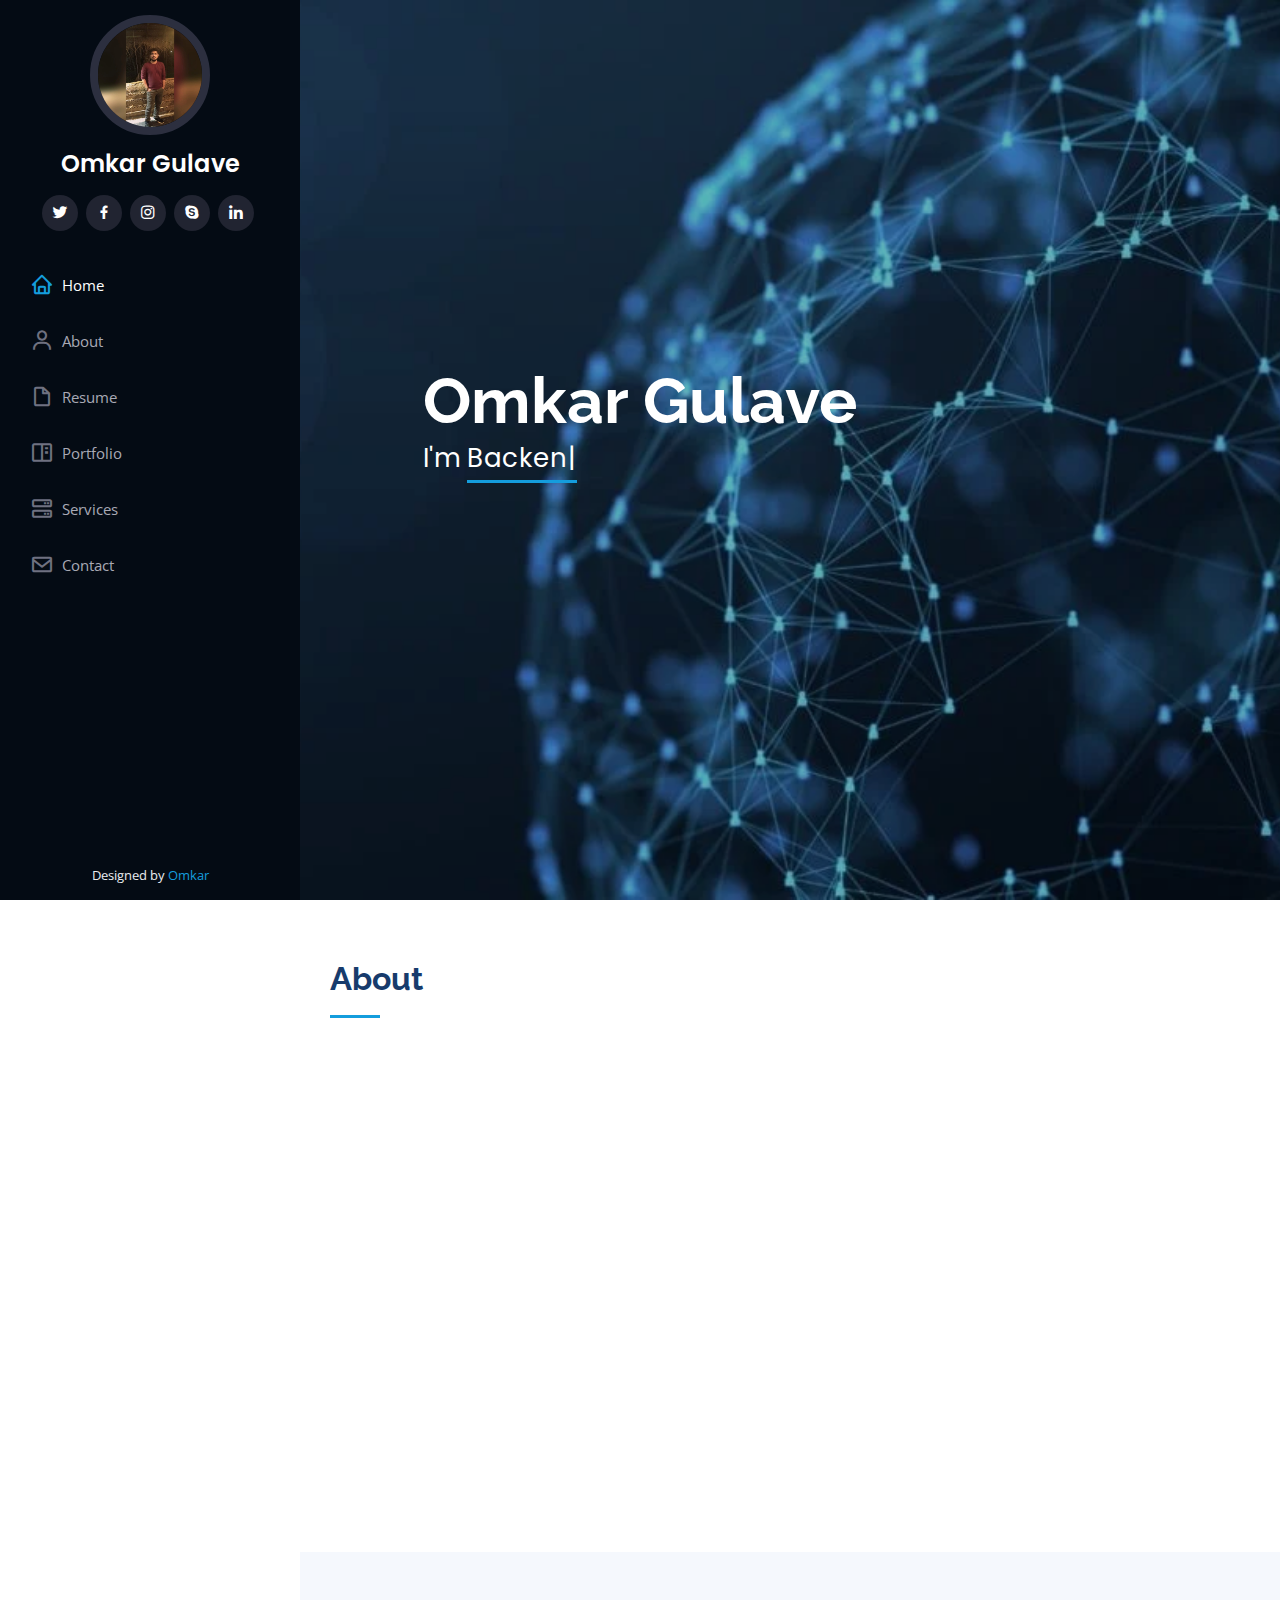
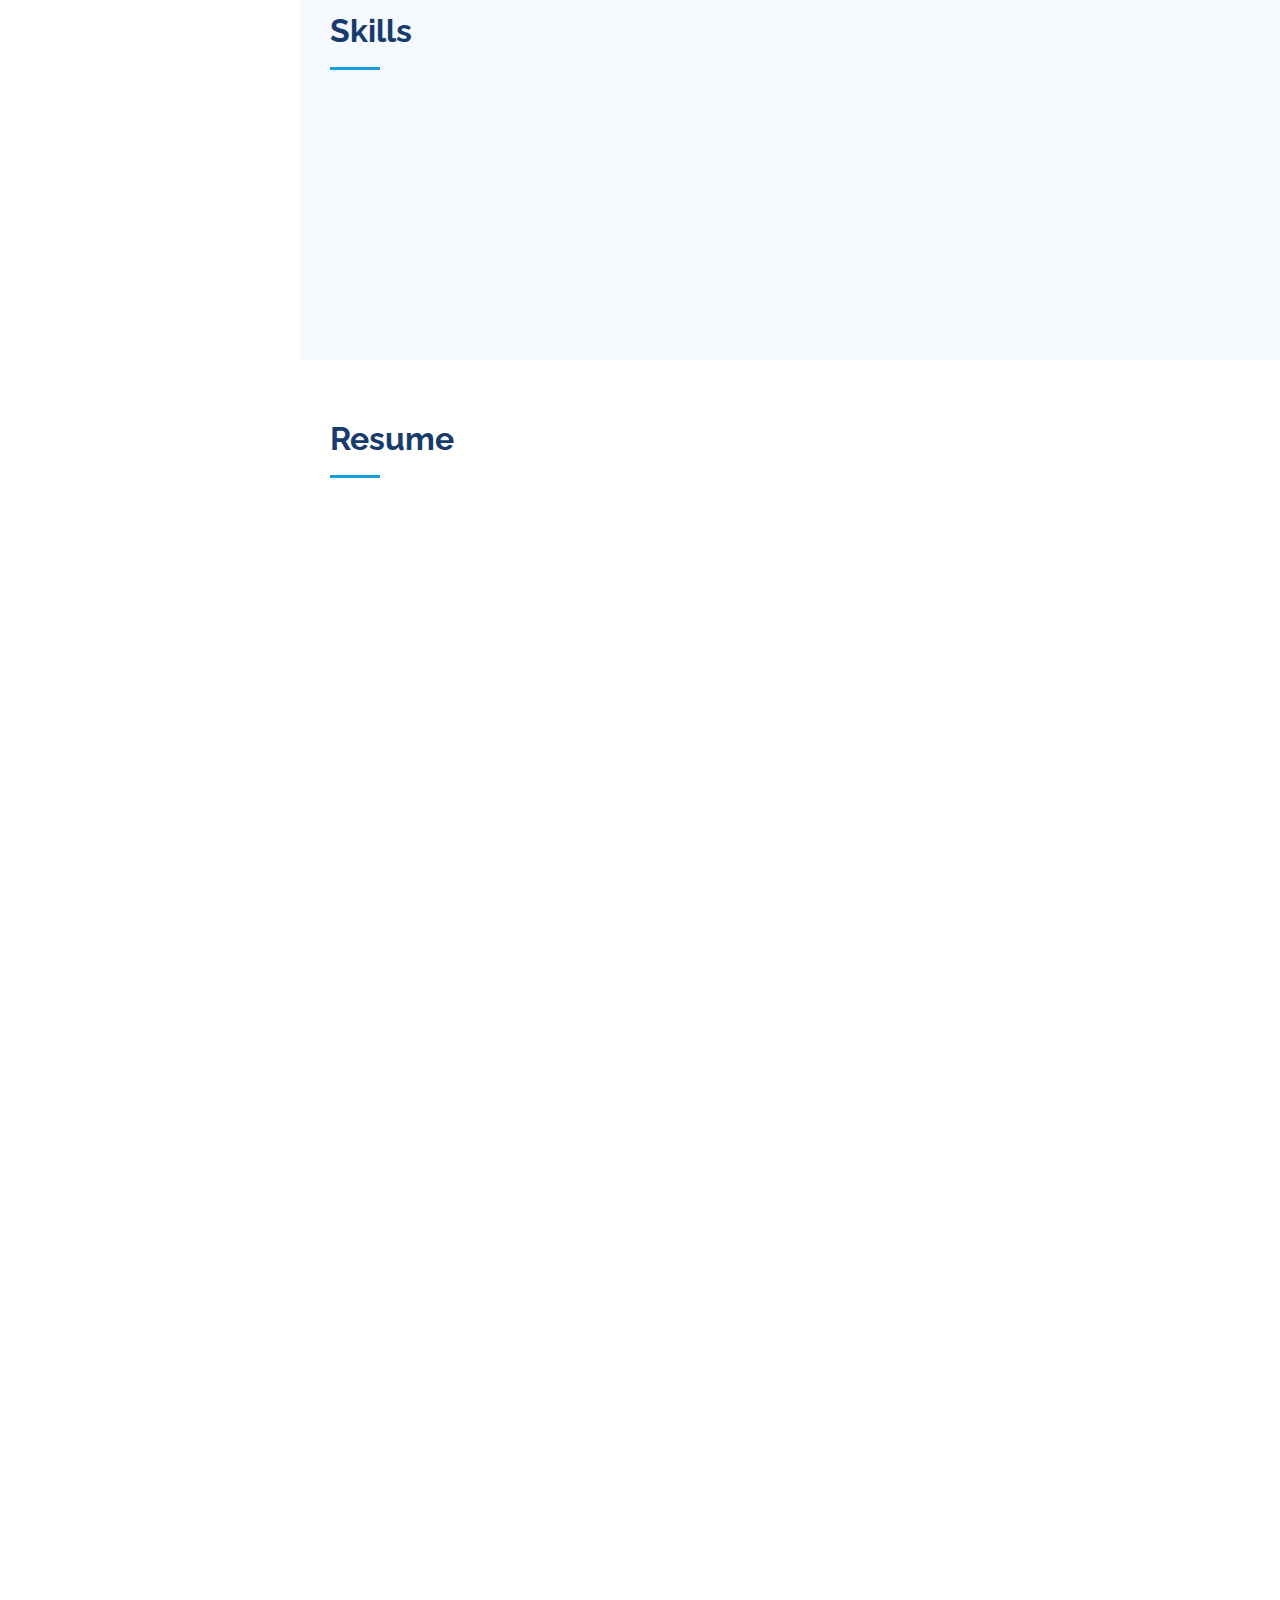
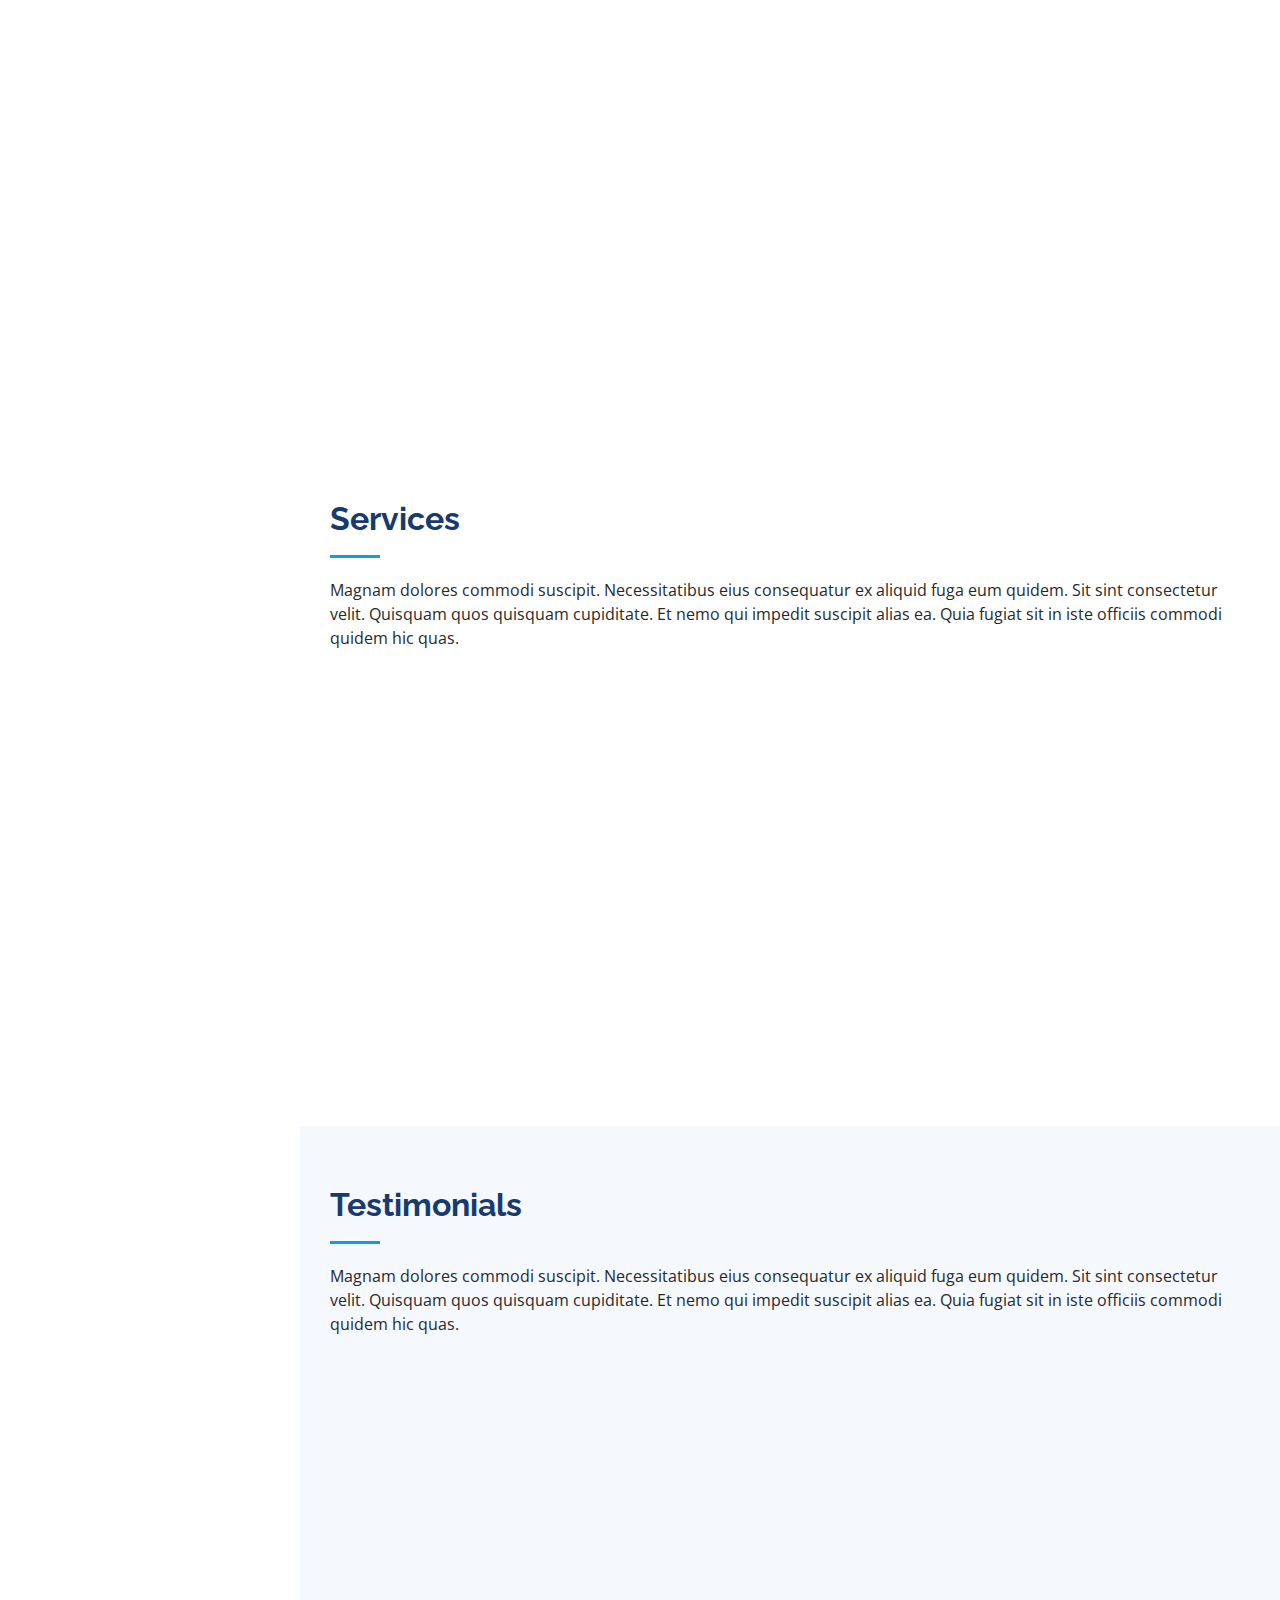
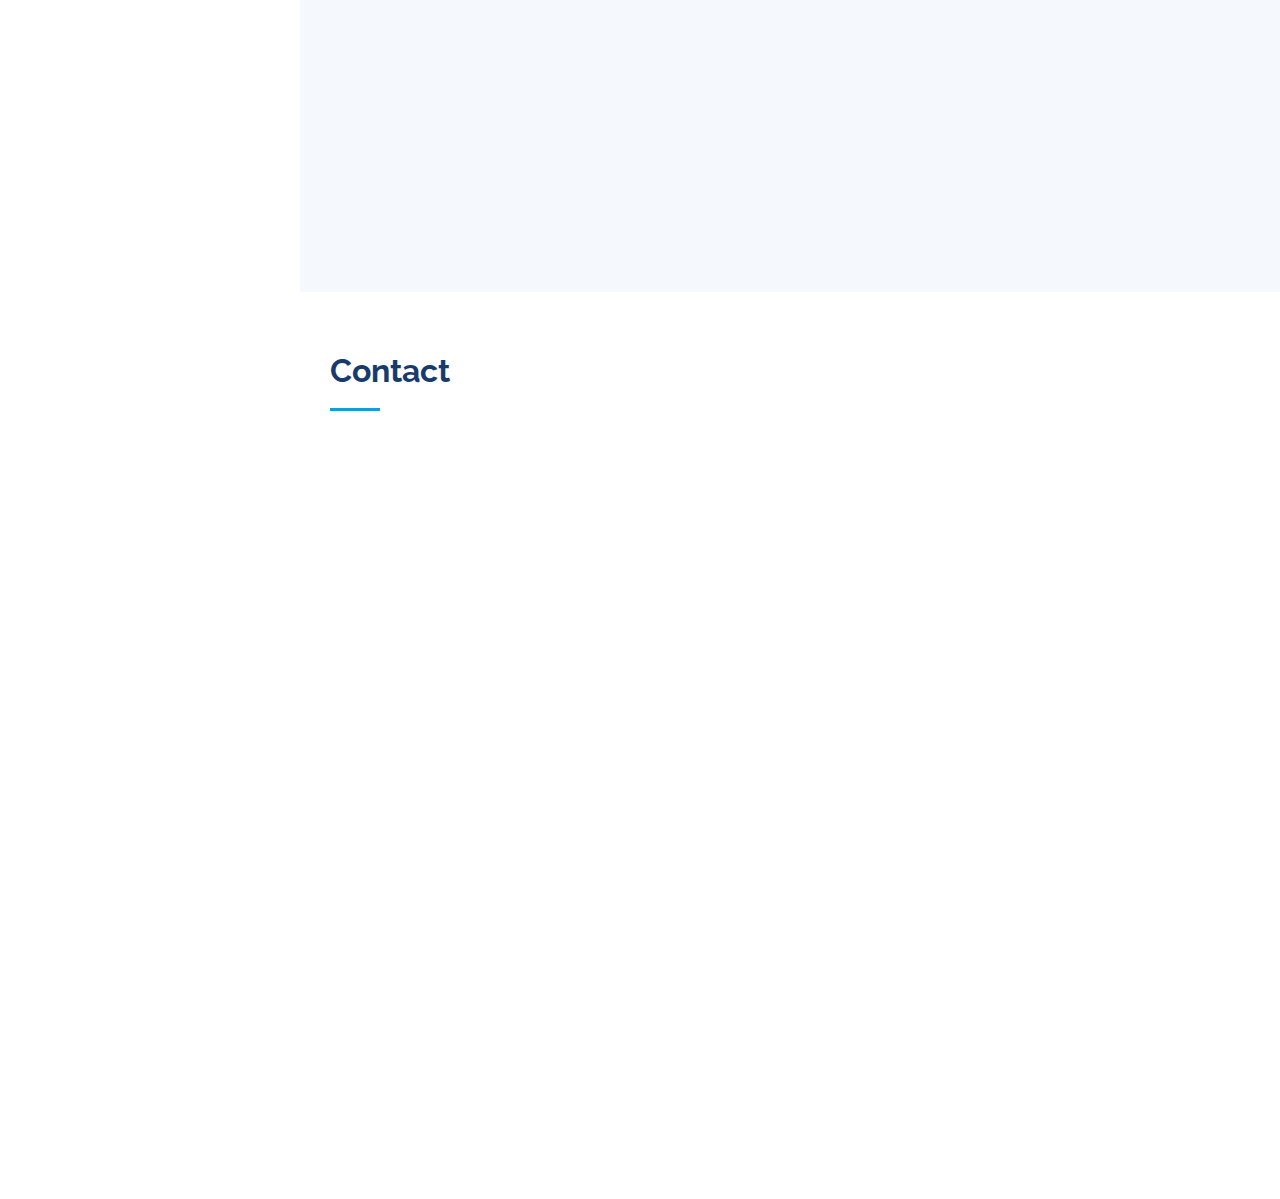
==== index.html @ 9ae89abd "Add portfolio files" ====
<!DOCTYPE html>
<html lang="en">

<head>
  <meta charset="utf-8">
  <meta content="width=device-width, initial-scale=1.0" name="viewport">

  <title>Omkar Portofolio</title>
  <meta content="" name="description">
  <meta content="" name="keywords">

  <!-- Favicons -->
  <link href="assets/img/favicon.png" rel="icon">
  <link href="assets/img/apple-touch-icon.png" rel="apple-touch-icon">

  <!-- Google Fonts -->
  <link href="https://fonts.googleapis.com/css?family=Open+Sans:300,300i,400,400i,600,600i,700,700i|Raleway:300,300i,400,400i,500,500i,600,600i,700,700i|Poppins:300,300i,400,400i,500,500i,600,600i,700,700i" rel="stylesheet">

  <!-- Vendor CSS Files -->
  <link href="assets/vendor/aos/aos.css" rel="stylesheet">
  <link href="assets/vendor/bootstrap/css/bootstrap.min.css" rel="stylesheet">
  <link href="assets/vendor/bootstrap-icons/bootstrap-icons.css" rel="stylesheet">
  <link href="assets/vendor/boxicons/css/boxicons.min.css" rel="stylesheet">
  <link href="assets/vendor/glightbox/css/glightbox.min.css" rel="stylesheet">
  <link href="assets/vendor/swiper/swiper-bundle.min.css" rel="stylesheet">

  <!-- Template Main CSS File -->
  <link href="assets/css/style.css" rel="stylesheet">

  <!-- =======================================================
  * Template Name: iPortfolio
  * Template URL: https://bootstrapmade.com/iportfolio-bootstrap-portfolio-websites-template/
  * Updated: Mar 17 2024 with Bootstrap v5.3.3
  * Author: BootstrapMade.com
  * License: https://bootstrapmade.com/license/
  ======================================================== -->
</head>

<body>

  <!-- ======= Mobile nav toggle button ======= -->
  <i class="bi bi-list mobile-nav-toggle d-xl-none"></i>

  <!-- ======= Header ======= -->
  <header id="header">
    <div class="d-flex flex-column">

      <div class="profile">
        <img src="assets/img/profile-img.jpg" alt="" class="img-fluid rounded-circle">
        <h1 class="text-light"><a href="index.html">Omkar Gulave</a></h1>
        <div class="social-links mt-3 text-center">
          <a href="#" class="twitter"><i class="bx bxl-twitter"></i></a>
          <a href="#" class="facebook"><i class="bx bxl-facebook"></i></a>
          <a href="#" class="instagram"><i class="bx bxl-instagram"></i></a>
          <a href="#" class="google-plus"><i class="bx bxl-skype"></i></a>
          <a href="#" class="linkedin"><i class="bx bxl-linkedin"></i></a>
        </div>
      </div>

      <nav id="navbar" class="nav-menu navbar">
        <ul>
          <li><a href="#hero" class="nav-link scrollto active"><i class="bx bx-home"></i> <span>Home</span></a></li>
          <li><a href="#about" class="nav-link scrollto"><i class="bx bx-user"></i> <span>About</span></a></li>
          <li><a href="#resume" class="nav-link scrollto"><i class="bx bx-file-blank"></i> <span>Resume</span></a></li>
          <li><a href="#portfolio" class="nav-link scrollto"><i class="bx bx-book-content"></i> <span>Portfolio</span></a></li>
          <li><a href="#services" class="nav-link scrollto"><i class="bx bx-server"></i> <span>Services</span></a></li>
          <li><a href="#contact" class="nav-link scrollto"><i class="bx bx-envelope"></i> <span>Contact</span></a></li>
        </ul>
      </nav><!-- .nav-menu -->
    </div>
  </header><!-- End Header -->

  <!-- ======= Hero Section ======= -->
  <section id="hero" class="d-flex flex-column justify-content-center align-items-center">
    <div class="hero-container" data-aos="fade-in">
      <h1>Omkar Gulave</h1>
      <p>I'm <span class="typed" data-typed-items="Backend Developer, API Developer, Database Designer, Cloud Developer"></span></p>
    </div>
  </section><!-- End Hero -->

  <main id="main">

    <!-- ======= About Section ======= -->
    <section id="about" class="about">
      <div class="container">

        <div class="section-title">
          <h2>About</h2>

        </div>

        <div class="row">
          <div class="col-lg-4" data-aos="fade-right">
            <img src="assets/img/profile-img.jpg" class="img-fluid" alt="">
          </div>
          <div class="col-lg-8 pt-4 pt-lg-0 content" data-aos="fade-left">
            <h3>Backend Developer &amp; Database Designer.</h3>
            <p>Experienced Developer with 6+ years experience in Python and Java, specializing in API services, database design, UI development API
              integration using React.js and leading teams from product inception to
              end-to-end application development using latest technologies and Azure Cloud Services.
            <div class="row">
              <div class="col-lg-6">
                <ul>
                  <li><i class="bi bi-chevron-right"></i> <strong>Birthday:</strong> <span>20 April 1995</span></li>
                  <li><i class="bi bi-chevron-right"></i> <strong>Website:</strong> <span>www.omkar-gulave.com</span></li>
                  <li><i class="bi bi-chevron-right"></i> <strong>Phone:</strong> <span>+91 9833618923</span></li>
                  <li><i class="bi bi-chevron-right"></i> <strong>City:</strong> <span>Pune, MH India</span></li>
                </ul>
              </div>
              <div class="col-lg-6">
                <ul>
                  <li><i class="bi bi-chevron-right"></i> <strong>Age:</strong> <span>29</span></li>
                  <li><i class="bi bi-chevron-right"></i> <strong>Degree:</strong> <span>Bachelors</span></li>
                  <li><i class="bi bi-chevron-right"></i> <strong>Email:</strong> <span>omkar.gulave37@example.com</span></li>
                  <li><i class="bi bi-chevron-right"></i> <strong>Developer:</strong> <span>Backend, Cloud, Database</span></li>
                </ul>
              </div>
            </div>
            Awarded multiple times for critical contributions leading to
            project success. As passionate about coding as I am about driving, one can depend on me to reach destination safely on time.</p>
                      </div>
        </div>

      </div>
    </section><!-- End About Section -->

   
    <!-- ======= Skills Section ======= -->
    <section id="skills" class="skills section-bg">
      <div class="container">

        <div class="section-title">
          <h2>Skills</h2>
        </div>

        <div class="row skills-content">

          <div class="col-lg-6" data-aos="fade-up">

            <div class="progress">
              <span class="skill">Python <i class="val">6 yrs</i></span>
              <div class="progress-bar-wrap">
                <div class="progress-bar" role="progressbar" aria-valuenow="100" aria-valuemin="0" aria-valuemax="100"></div>
              </div>
            </div>

            <div class="progress">
              <span class="skill">Java <i class="val">4 yrs</i></span>
              <div class="progress-bar-wrap">
                <div class="progress-bar" role="progressbar" aria-valuenow="70" aria-valuemin="0" aria-valuemax="100"></div>
              </div>
            </div>

            <div class="progress">
              <span class="skill">Azure Cloud Services<i class="val">4 yrs</i></span>
              <div class="progress-bar-wrap">
                <div class="progress-bar" role="progressbar" aria-valuenow="70" aria-valuemin="0" aria-valuemax="100"></div>
              </div>
            </div>

          </div>

          <div class="col-lg-6" data-aos="fade-up" data-aos-delay="100">

            <div class="progress">
              <span class="skill">Kubernetes and Docker<i class="val">4 yrs</i></span>
              <div class="progress-bar-wrap">
                <div class="progress-bar" role="progressbar" aria-valuenow="70" aria-valuemin="0" aria-valuemax="100"></div>
              </div>
            </div>

            <div class="progress">
              <span class="skill">NoSQL: Cassandra, MondoDB, Redis <i class="val">6 yrs</i></span>
              <div class="progress-bar-wrap">
                <div class="progress-bar" role="progressbar" aria-valuenow="100" aria-valuemin="0" aria-valuemax="100"></div>
              </div>
            </div>

            <div class="progress">
              <span class="skill">SQL: OracleDB, MySQL <i class="val">6 yrs</i></span>
              <div class="progress-bar-wrap">
                <div class="progress-bar" role="progressbar" aria-valuenow="100" aria-valuemin="0" aria-valuemax="100"></div>
              </div>
            </div>

          </div>

        </div>

      </div>
    </section><!-- End Skills Section -->

    <!-- ======= Resume Section ======= -->
    <section id="resume" class="resume">
      <div class="container">

        <div class="section-title">
          <h2>Resume</h2>
        </div>
        <div class="row">
          <div class="col-lg-6" data-aos="fade-up">

            <h3 class="resume-title">Professional Experience</h3>
            <div class="resume-item">
              <h4>MSCI: Associate Software Developer</h4>
              <h5>2020 - Present</h5>
              <p><em>Pune, India</em></p>
              <ul>
                <li>Collaborated on transitioning a new products from development to production
                  readiness and successfully launched it for commercial use.</li>
                <li>Revamped existing applications in Java to achieve a 20x performance boost, notably scaling up API performance from 100 (RPS) to an impressive 2000 (RPS), making seamless UI apps transitions. </li>
                <li>Designed and implemented numerous ETL tools in Python, leveraging Azure
                  services for the efficient processing of ESG data</li>
                <li>Led a team member in the orchestration of a cloud migration, shifting from on- premises services to Azure Services such as Cosmos DB, Redis, Azure Kubernetes Service (AKS), and Cassandra and enabling seamless transition to the cloud
                  environment</li>
                <li>Architected a Cassandra table structure with high scalability to proficiently manage large datasets, complemented by a low-latency API service for enhanced
                    efficiency and significant cost savings of $15k/yr</li>
                <li>Built Cloud Azure Infrastructure Configuration using Terraform, enabling the
                    seamless provisioning of cloud resources. </li>
              </ul>
            </div>
            <div class="resume-item">
              <h4>LogisticsNow: Associate</h4>
              <h5>2018 - 2020</h5>
              <p><em>Mumbai, India</em></p>
              <ul>
                <li>Took a leading role in the design and establishment of the architecture for new
                  products as one of the first developers in the startup.</li>
                <li>Coordinated a team of developers in the execution of a Reverse Auction Portal and devised the backend architecture and UI integration for a Ratings & Reviews Application using Python, and React.js</li>
                <li>Developed 5+ API Services for Applications: Search Service File upload service, E- mail Service using Sendgrid, Rating Algorithm, Clustering Algorithm using
                  geospatial queries</li>
                <li>Engineered a Procurement Analytics Tool developed in React.js and Python
                  aimed at aiding the business team in the analysis of vendor quotations and the
                  selection of top-performing vendors, reducing manually analysis time by 90%</li>
                <li>Database Design and Management.(MongoDB, MySQL)</li>
              </ul>
            </div>

          </div>
          <div class="col-lg-6" data-aos="fade-up" data-aos-delay="100">
            
            <h3 class="resume-title">Internships</h3>
            <div class="resume-item">
              <h4>Siemens</h4>
              <h5>2017 - 2017</h5>
              <p><em>Maharashtra, India</em></p>
              <p>Identified the shortcomings in the current production process and created a
                functional Kanban Scheduling Solution using React.js and Python enabling
                seamless communication and transparency between Vendor and Siemens enabling cost savings of INR 200k+</p>
            </div>

            <div class="resume-item">
              <h4>JPM</h4>
              <h5>2015 - 2015</h5>
              <p><em>Navi Mumbai, India</em></p>
              <p>Introduced a software-based alternative to the existing Excel storage and
                automated report generation providing saving 5+ man hours on a monthly basis using React.js and Python.
                </p><p>
                Automated diverse manual tasks expediting processes while concurrently
                standardizing operations and minimizing errors resulting in over 50 man hours
                saved monthly</p>
            </div>

            <h3 class="resume-title">Education</h3>
            <div class="resume-item">
              <h4>B.Tech Engineering</h4>
              <h5>2014 - 2018</h5>
              <p><em>VJTI, Mumbai University, India</em></p>
              <p>Designed and Implemented an E-Kanban and
                Production Scheduling Software for Switch Gear. Actively Participated in Robotics Events. Awarded high
                distinctive grade for the internship project.</p>
            </div>
          </div>
        </div>

      </div>
    </section><!-- End Resume Section -->
<!--

    <section id="portfolio" class="portfolio section-bg">
      <div class="container">

        <div class="section-title">
          <h2>Portfolio</h2>
          <p>Magnam dolores commodi suscipit. Necessitatibus eius consequatur ex aliquid fuga eum quidem. Sit sint consectetur velit. Quisquam quos quisquam cupiditate. Et nemo qui impedit suscipit alias ea. Quia fugiat sit in iste officiis commodi quidem hic quas.</p>
        </div>

        <div class="row" data-aos="fade-up">
          <div class="col-lg-12 d-flex justify-content-center">
            <ul id="portfolio-flters">
              <li data-filter="*" class="filter-active">All</li>
              <li data-filter=".filter-app">App</li>
              <li data-filter=".filter-card">Card</li>
              <li data-filter=".filter-web">Web</li>
            </ul>
          </div>
        </div>

        <div class="row portfolio-container" data-aos="fade-up" data-aos-delay="100">

          <div class="col-lg-4 col-md-6 portfolio-item filter-app">
            <div class="portfolio-wrap">
              <img src="assets/img/portfolio/portfolio-1.jpg" class="img-fluid" alt="">
              <div class="portfolio-links">
                <a href="assets/img/portfolio/portfolio-1.jpg" data-gallery="portfolioGallery" class="portfolio-lightbox" title="App 1"><i class="bx bx-plus"></i></a>
                <a href="portfolio-details.html" title="More Details"><i class="bx bx-link"></i></a>
              </div>
            </div>
          </div>

          <div class="col-lg-4 col-md-6 portfolio-item filter-web">
            <div class="portfolio-wrap">
              <img src="assets/img/portfolio/portfolio-2.jpg" class="img-fluid" alt="">
              <div class="portfolio-links">
                <a href="assets/img/portfolio/portfolio-2.jpg" data-gallery="portfolioGallery" class="portfolio-lightbox" title="Web 3"><i class="bx bx-plus"></i></a>
                <a href="portfolio-details.html" title="More Details"><i class="bx bx-link"></i></a>
              </div>
            </div>
          </div>

          <div class="col-lg-4 col-md-6 portfolio-item filter-app">
            <div class="portfolio-wrap">
              <img src="assets/img/portfolio/portfolio-3.jpg" class="img-fluid" alt="">
              <div class="portfolio-links">
                <a href="assets/img/portfolio/portfolio-3.jpg" data-gallery="portfolioGallery" class="portfolio-lightbox" title="App 2"><i class="bx bx-plus"></i></a>
                <a href="portfolio-details.html" title="More Details"><i class="bx bx-link"></i></a>
              </div>
            </div>
          </div>

          <div class="col-lg-4 col-md-6 portfolio-item filter-card">
            <div class="portfolio-wrap">
              <img src="assets/img/portfolio/portfolio-4.jpg" class="img-fluid" alt="">
              <div class="portfolio-links">
                <a href="assets/img/portfolio/portfolio-4.jpg" data-gallery="portfolioGallery" class="portfolio-lightbox" title="Card 2"><i class="bx bx-plus"></i></a>
                <a href="portfolio-details.html" title="More Details"><i class="bx bx-link"></i></a>
              </div>
            </div>
          </div>

          <div class="col-lg-4 col-md-6 portfolio-item filter-web">
            <div class="portfolio-wrap">
              <img src="assets/img/portfolio/portfolio-5.jpg" class="img-fluid" alt="">
              <div class="portfolio-links">
                <a href="assets/img/portfolio/portfolio-5.jpg" data-gallery="portfolioGallery" class="portfolio-lightbox" title="Web 2"><i class="bx bx-plus"></i></a>
                <a href="portfolio-details.html" title="More Details"><i class="bx bx-link"></i></a>
              </div>
            </div>
          </div>

          <div class="col-lg-4 col-md-6 portfolio-item filter-app">
            <div class="portfolio-wrap">
              <img src="assets/img/portfolio/portfolio-6.jpg" class="img-fluid" alt="">
              <div class="portfolio-links">
                <a href="assets/img/portfolio/portfolio-6.jpg" data-gallery="portfolioGallery" class="portfolio-lightbox" title="App 3"><i class="bx bx-plus"></i></a>
                <a href="portfolio-details.html" title="More Details"><i class="bx bx-link"></i></a>
              </div>
            </div>
          </div>

          <div class="col-lg-4 col-md-6 portfolio-item filter-card">
            <div class="portfolio-wrap">
              <img src="assets/img/portfolio/portfolio-7.jpg" class="img-fluid" alt="">
              <div class="portfolio-links">
                <a href="assets/img/portfolio/portfolio-7.jpg" data-gallery="portfolioGallery" class="portfolio-lightbox" title="Card 1"><i class="bx bx-plus"></i></a>
                <a href="portfolio-details.html" title="More Details"><i class="bx bx-link"></i></a>
              </div>
            </div>
          </div>

          <div class="col-lg-4 col-md-6 portfolio-item filter-card">
            <div class="portfolio-wrap">
              <img src="assets/img/portfolio/portfolio-8.jpg" class="img-fluid" alt="">
              <div class="portfolio-links">
                <a href="assets/img/portfolio/portfolio-8.jpg" data-gallery="portfolioGallery" class="portfolio-lightbox" title="Card 3"><i class="bx bx-plus"></i></a>
                <a href="portfolio-details.html" title="More Details"><i class="bx bx-link"></i></a>
              </div>
            </div>
          </div>

          <div class="col-lg-4 col-md-6 portfolio-item filter-web">
            <div class="portfolio-wrap">
              <img src="assets/img/portfolio/portfolio-9.jpg" class="img-fluid" alt="">
              <div class="portfolio-links">
                <a href="assets/img/portfolio/portfolio-9.jpg" data-gallery="portfolioGallery" class="portfolio-lightbox" title="Web 3"><i class="bx bx-plus"></i></a>
                <a href="portfolio-details.html" title="More Details"><i class="bx bx-link"></i></a>
              </div>
            </div>
          </div>

        </div>

      </div>
    </section><!-- End Portfolio Section -->

    <!-- ======= Services Section ======= -->
    <section id="services" class="services">
      <div class="container">

        <div class="section-title">
          <h2>Services</h2>
          <p>Magnam dolores commodi suscipit. Necessitatibus eius consequatur ex aliquid fuga eum quidem. Sit sint consectetur velit. Quisquam quos quisquam cupiditate. Et nemo qui impedit suscipit alias ea. Quia fugiat sit in iste officiis commodi quidem hic quas.</p>
        </div>

        <div class="row">
          <div class="col-lg-4 col-md-6 icon-box" data-aos="fade-up">
            <div class="icon"><i class="bi bi-briefcase"></i></div>
            <h4 class="title"><a href="">Lorem Ipsum</a></h4>
            <p class="description">Voluptatum deleniti atque corrupti quos dolores et quas molestias excepturi sint occaecati cupiditate non provident</p>
          </div>
          <div class="col-lg-4 col-md-6 icon-box" data-aos="fade-up" data-aos-delay="100">
            <div class="icon"><i class="bi bi-card-checklist"></i></div>
            <h4 class="title"><a href="">Dolor Sitema</a></h4>
            <p class="description">Minim veniam, quis nostrud exercitation ullamco laboris nisi ut aliquip ex ea commodo consequat tarad limino ata</p>
          </div>
          <div class="col-lg-4 col-md-6 icon-box" data-aos="fade-up" data-aos-delay="200">
            <div class="icon"><i class="bi bi-bar-chart"></i></div>
            <h4 class="title"><a href="">Sed ut perspiciatis</a></h4>
            <p class="description">Duis aute irure dolor in reprehenderit in voluptate velit esse cillum dolore eu fugiat nulla pariatur</p>
          </div>
          <div class="col-lg-4 col-md-6 icon-box" data-aos="fade-up" data-aos-delay="300">
            <div class="icon"><i class="bi bi-binoculars"></i></div>
            <h4 class="title"><a href="">Magni Dolores</a></h4>
            <p class="description">Excepteur sint occaecat cupidatat non proident, sunt in culpa qui officia deserunt mollit anim id est laborum</p>
          </div>
          <div class="col-lg-4 col-md-6 icon-box" data-aos="fade-up" data-aos-delay="400">
            <div class="icon"><i class="bi bi-brightness-high"></i></div>
            <h4 class="title"><a href="">Nemo Enim</a></h4>
            <p class="description">At vero eos et accusamus et iusto odio dignissimos ducimus qui blanditiis praesentium voluptatum deleniti atque</p>
          </div>
          <div class="col-lg-4 col-md-6 icon-box" data-aos="fade-up" data-aos-delay="500">
            <div class="icon"><i class="bi bi-calendar4-week"></i></div>
            <h4 class="title"><a href="">Eiusmod Tempor</a></h4>
            <p class="description">Et harum quidem rerum facilis est et expedita distinctio. Nam libero tempore, cum soluta nobis est eligendi</p>
          </div>
        </div>

      </div>
    </section><!-- End Services Section -->

    <!-- ======= Testimonials Section ======= -->
    <section id="testimonials" class="testimonials section-bg">
      <div class="container">

        <div class="section-title">
          <h2>Testimonials</h2>
          <p>Magnam dolores commodi suscipit. Necessitatibus eius consequatur ex aliquid fuga eum quidem. Sit sint consectetur velit. Quisquam quos quisquam cupiditate. Et nemo qui impedit suscipit alias ea. Quia fugiat sit in iste officiis commodi quidem hic quas.</p>
        </div>

        <div class="testimonials-slider swiper" data-aos="fade-up" data-aos-delay="100">
          <div class="swiper-wrapper">

            <div class="swiper-slide">
              <div class="testimonial-item" data-aos="fade-up">
                <p>
                  <i class="bx bxs-quote-alt-left quote-icon-left"></i>
                  Proin iaculis purus consequat sem cure digni ssim donec porttitora entum suscipit rhoncus. Accusantium quam, ultricies eget id, aliquam eget nibh et. Maecen aliquam, risus at semper.
                  <i class="bx bxs-quote-alt-right quote-icon-right"></i>
                </p>
                <img src="assets/img/testimonials/testimonials-1.jpg" class="testimonial-img" alt="">
                <h3>Saul Goodman</h3>
                <h4>Ceo &amp; Founder</h4>
              </div>
            </div><!-- End testimonial item -->

            <div class="swiper-slide">
              <div class="testimonial-item" data-aos="fade-up" data-aos-delay="100">
                <p>
                  <i class="bx bxs-quote-alt-left quote-icon-left"></i>
                  Export tempor illum tamen malis malis eram quae irure esse labore quem cillum quid cillum eram malis quorum velit fore eram velit sunt aliqua noster fugiat irure amet legam anim culpa.
                  <i class="bx bxs-quote-alt-right quote-icon-right"></i>
                </p>
                <img src="assets/img/testimonials/testimonials-2.jpg" class="testimonial-img" alt="">
                <h3>Sara Wilsson</h3>
                <h4>Designer</h4>
              </div>
            </div><!-- End testimonial item -->

            <div class="swiper-slide">
              <div class="testimonial-item" data-aos="fade-up" data-aos-delay="200">
                <p>
                  <i class="bx bxs-quote-alt-left quote-icon-left"></i>
                  Enim nisi quem export duis labore cillum quae magna enim sint quorum nulla quem veniam duis minim tempor labore quem eram duis noster aute amet eram fore quis sint minim.
                  <i class="bx bxs-quote-alt-right quote-icon-right"></i>
                </p>
                <img src="assets/img/testimonials/testimonials-3.jpg" class="testimonial-img" alt="">
                <h3>Jena Karlis</h3>
                <h4>Store Owner</h4>
              </div>
            </div><!-- End testimonial item -->

            <div class="swiper-slide">
              <div class="testimonial-item" data-aos="fade-up" data-aos-delay="300">
                <p>
                  <i class="bx bxs-quote-alt-left quote-icon-left"></i>
                  Fugiat enim eram quae cillum dolore dolor amet nulla culpa multos export minim fugiat minim velit minim dolor enim duis veniam ipsum anim magna sunt elit fore quem dolore labore illum veniam.
                  <i class="bx bxs-quote-alt-right quote-icon-right"></i>
                </p>
                <img src="assets/img/testimonials/testimonials-4.jpg" class="testimonial-img" alt="">
                <h3>Matt Brandon</h3>
                <h4>Freelancer</h4>
              </div>
            </div><!-- End testimonial item -->

            <div class="swiper-slide">
              <div class="testimonial-item" data-aos="fade-up" data-aos-delay="400">
                <p>
                  <i class="bx bxs-quote-alt-left quote-icon-left"></i>
                  Quis quorum aliqua sint quem legam fore sunt eram irure aliqua veniam tempor noster veniam enim culpa labore duis sunt culpa nulla illum cillum fugiat legam esse veniam culpa fore nisi cillum quid.
                  <i class="bx bxs-quote-alt-right quote-icon-right"></i>
                </p>
                <img src="assets/img/testimonials/testimonials-5.jpg" class="testimonial-img" alt="">
                <h3>John Larson</h3>
                <h4>Entrepreneur</h4>
              </div>
            </div><!-- End testimonial item -->

          </div>
          <div class="swiper-pagination"></div>
        </div>

      </div>
    </section><!-- End Testimonials Section -->

    <!-- ======= Contact Section ======= -->
    <section id="contact" class="contact">
      <div class="container">

        <div class="section-title">
          <h2>Contact</h2>
        </div>

        <div class="row" data-aos="fade-in">

          <div class="col-lg-5 d-flex align-items-stretch">
            <div class="info">
              <div class="address">
                <i class="bi bi-geo-alt"></i>
                <h4>Location:</h4>
                <p>Pune, India</p>
              </div>

              <div class="email">
                <i class="bi bi-envelope"></i>
                <h4>Email:</h4>
                <p>omkar.gulave37@gmail.com</p>
              </div>

              <div class="phone">
                <i class="bi bi-phone"></i>
                <h4>Call:</h4>
                <p>+91 9833618923</p>
              </div>

              <iframe src="https://www.google.com/maps/embed?pb=!1m14!1m8!1m3!1d12097.433213460943!2d-74.0062269!3d40.7101282!3m2!1i1024!2i768!4f13.1!3m3!1m2!1s0x0%3A0xb89d1fe6bc499443!2sDowntown+Conference+Center!5e0!3m2!1smk!2sbg!4v1539943755621" frameborder="0" style="border:0; width: 100%; height: 290px;" allowfullscreen></iframe>
            </div>

          </div>

          <div class="col-lg-7 mt-5 mt-lg-0 d-flex align-items-stretch">
            <form action="forms/contact.php" method="post" role="form" class="php-email-form">
              <div class="row">
                <div class="form-group col-md-6">
                  <label for="name">Your Name</label>
                  <input type="text" name="name" class="form-control" id="name" required>
                </div>
                <div class="form-group col-md-6">
                  <label for="name">Your Email</label>
                  <input type="email" class="form-control" name="email" id="email" required>
                </div>
              </div>
              <div class="form-group">
                <label for="name">Subject</label>
                <input type="text" class="form-control" name="subject" id="subject" required>
              </div>
              <div class="form-group">
                <label for="name">Message</label>
                <textarea class="form-control" name="message" rows="10" required></textarea>
              </div>
              <div class="my-3">
                <div class="loading">Loading</div>
                <div class="error-message"></div>
                <div class="sent-message">Your message has been sent. Thank you!</div>
              </div>
              <div class="text-center"><button type="submit">Send Message</button></div>
            </form>
          </div>

        </div>

      </div>
    </section><!-- End Contact Section -->

  </main><!-- End #main -->

  <!-- ======= Footer ======= -->
  <footer id="footer">
    <div class="container">
      <div class="credits">
        <!-- All the links in the footer should remain intact. -->
        <!-- You can delete the links only if you purchased the pro version. -->
        <!-- Licensing information: https://bootstrapmade.com/license/ -->
        <!-- Purchase the pro version with working PHP/AJAX contact form: https://bootstrapmade.com/iportfolio-bootstrap-portfolio-websites-template/ -->
        Designed by <a href="https://bootstrapmade.com/">Omkar</a>
      </div>
    </div>
  </footer><!-- End  Footer -->

  <a href="#" class="back-to-top d-flex align-items-center justify-content-center"><i class="bi bi-arrow-up-short"></i></a>

  <!-- Vendor JS Files -->
  <script src="assets/vendor/purecounter/purecounter_vanilla.js"></script>
  <script src="assets/vendor/aos/aos.js"></script>
  <script src="assets/vendor/bootstrap/js/bootstrap.bundle.min.js"></script>
  <script src="assets/vendor/glightbox/js/glightbox.min.js"></script>
  <script src="assets/vendor/isotope-layout/isotope.pkgd.min.js"></script>
  <script src="assets/vendor/swiper/swiper-bundle.min.js"></script>
  <script src="assets/vendor/typed.js/typed.umd.js"></script>
  <script src="assets/vendor/waypoints/noframework.waypoints.js"></script>
  <script src="assets/vendor/php-email-form/validate.js"></script>

  <!-- Template Main JS File -->
  <script src="assets/js/main.js"></script>

</body>

</html>
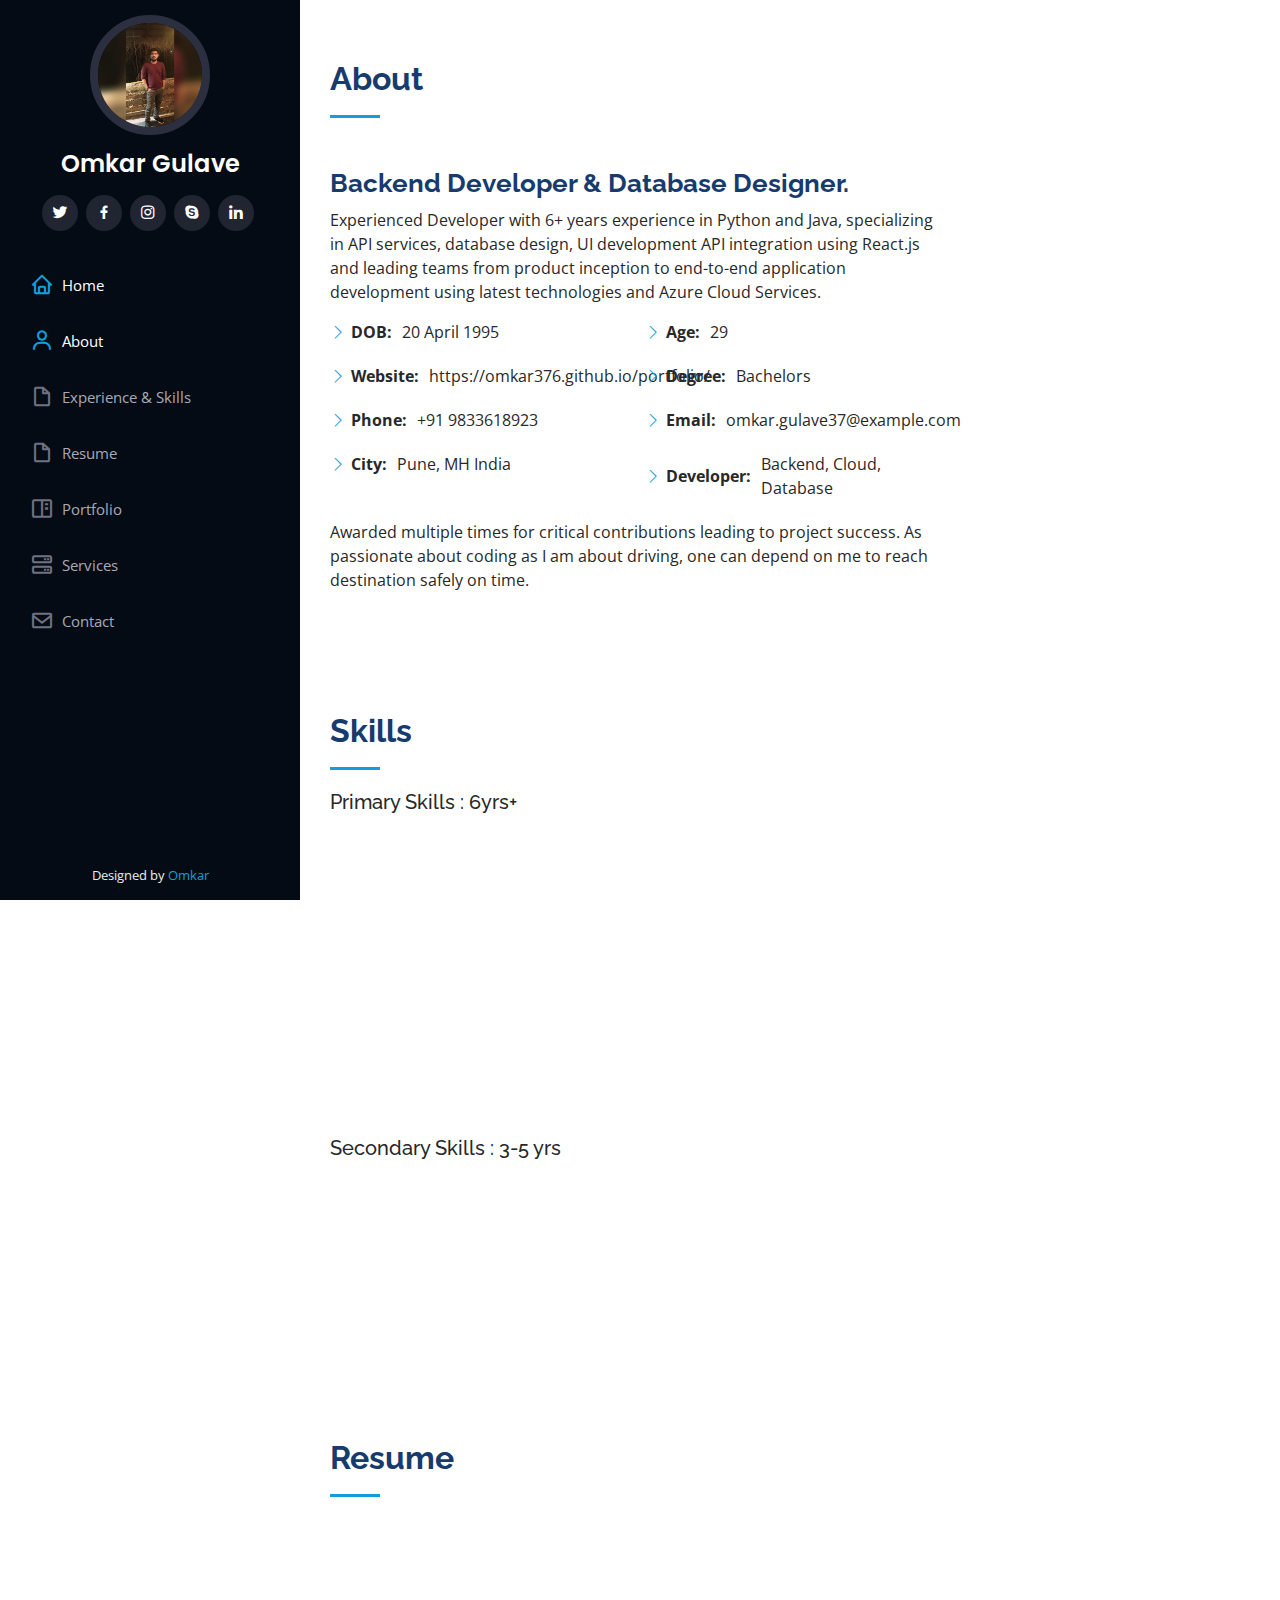
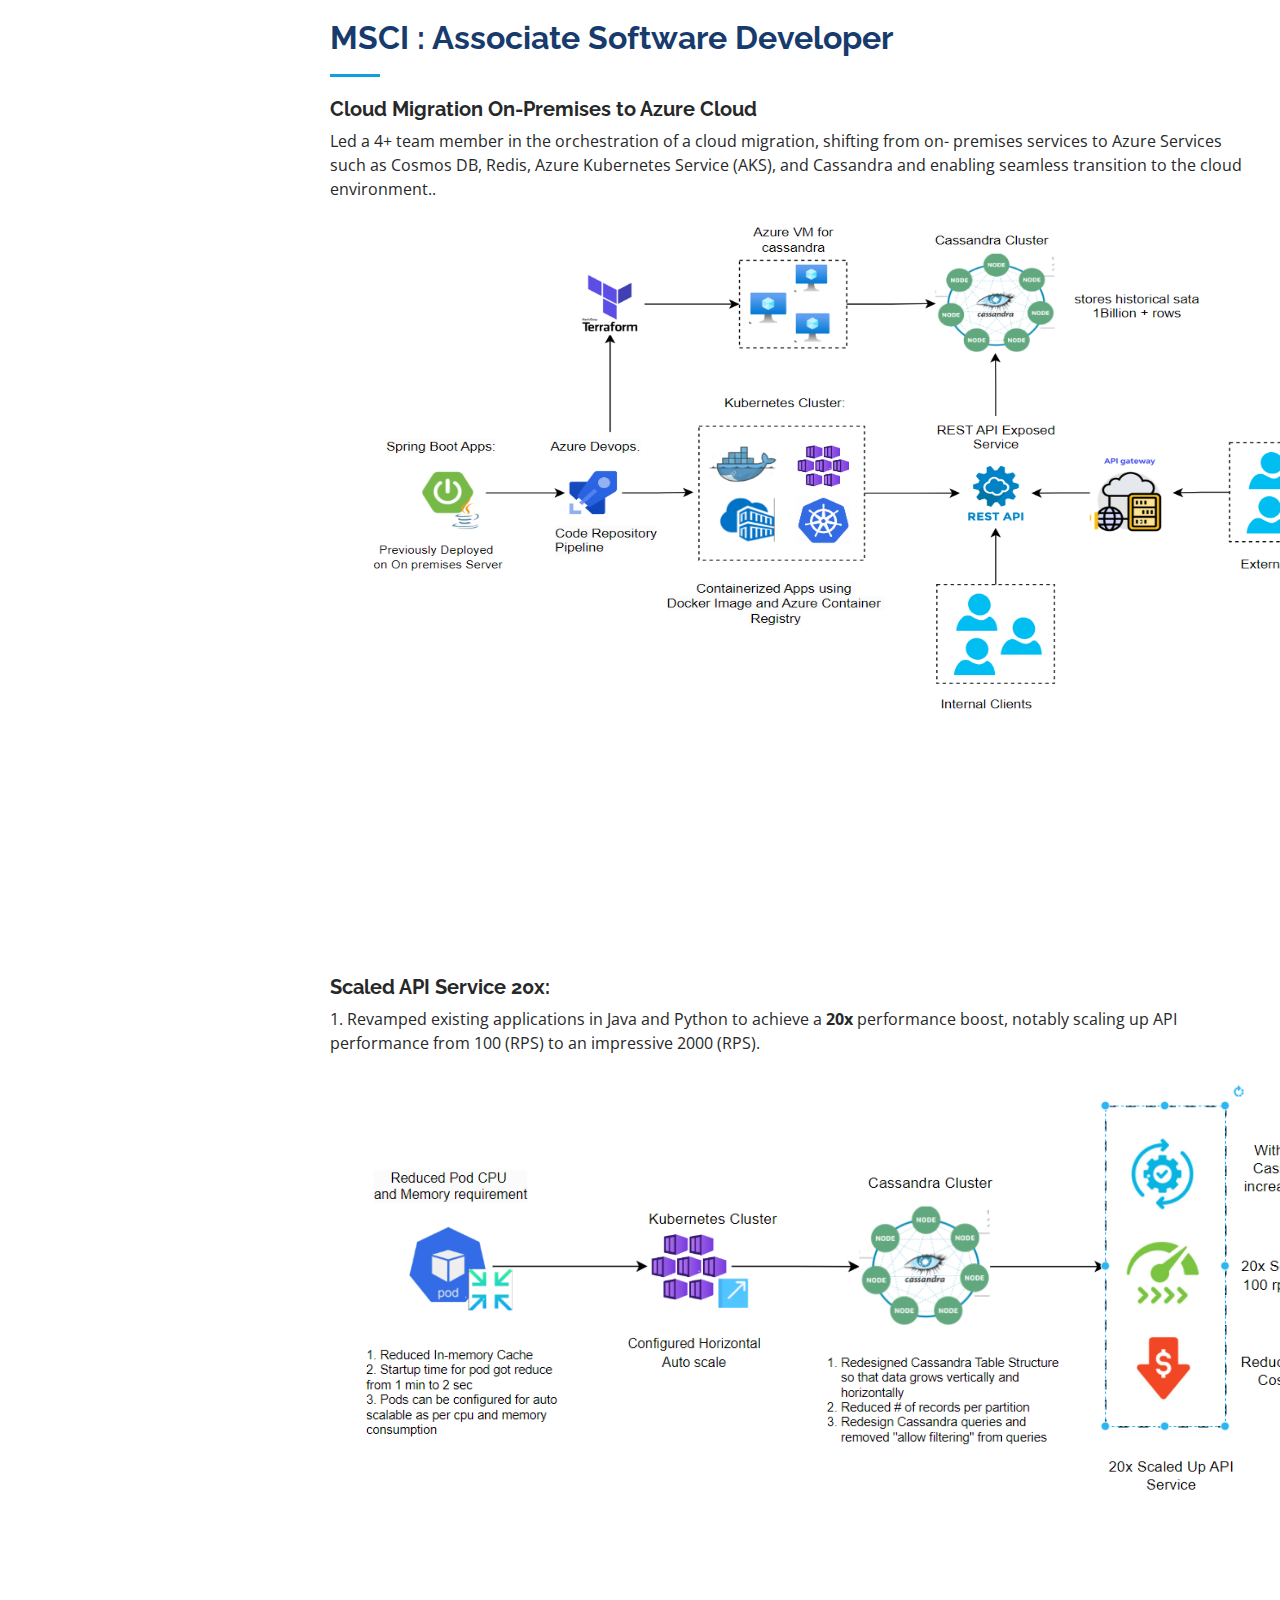
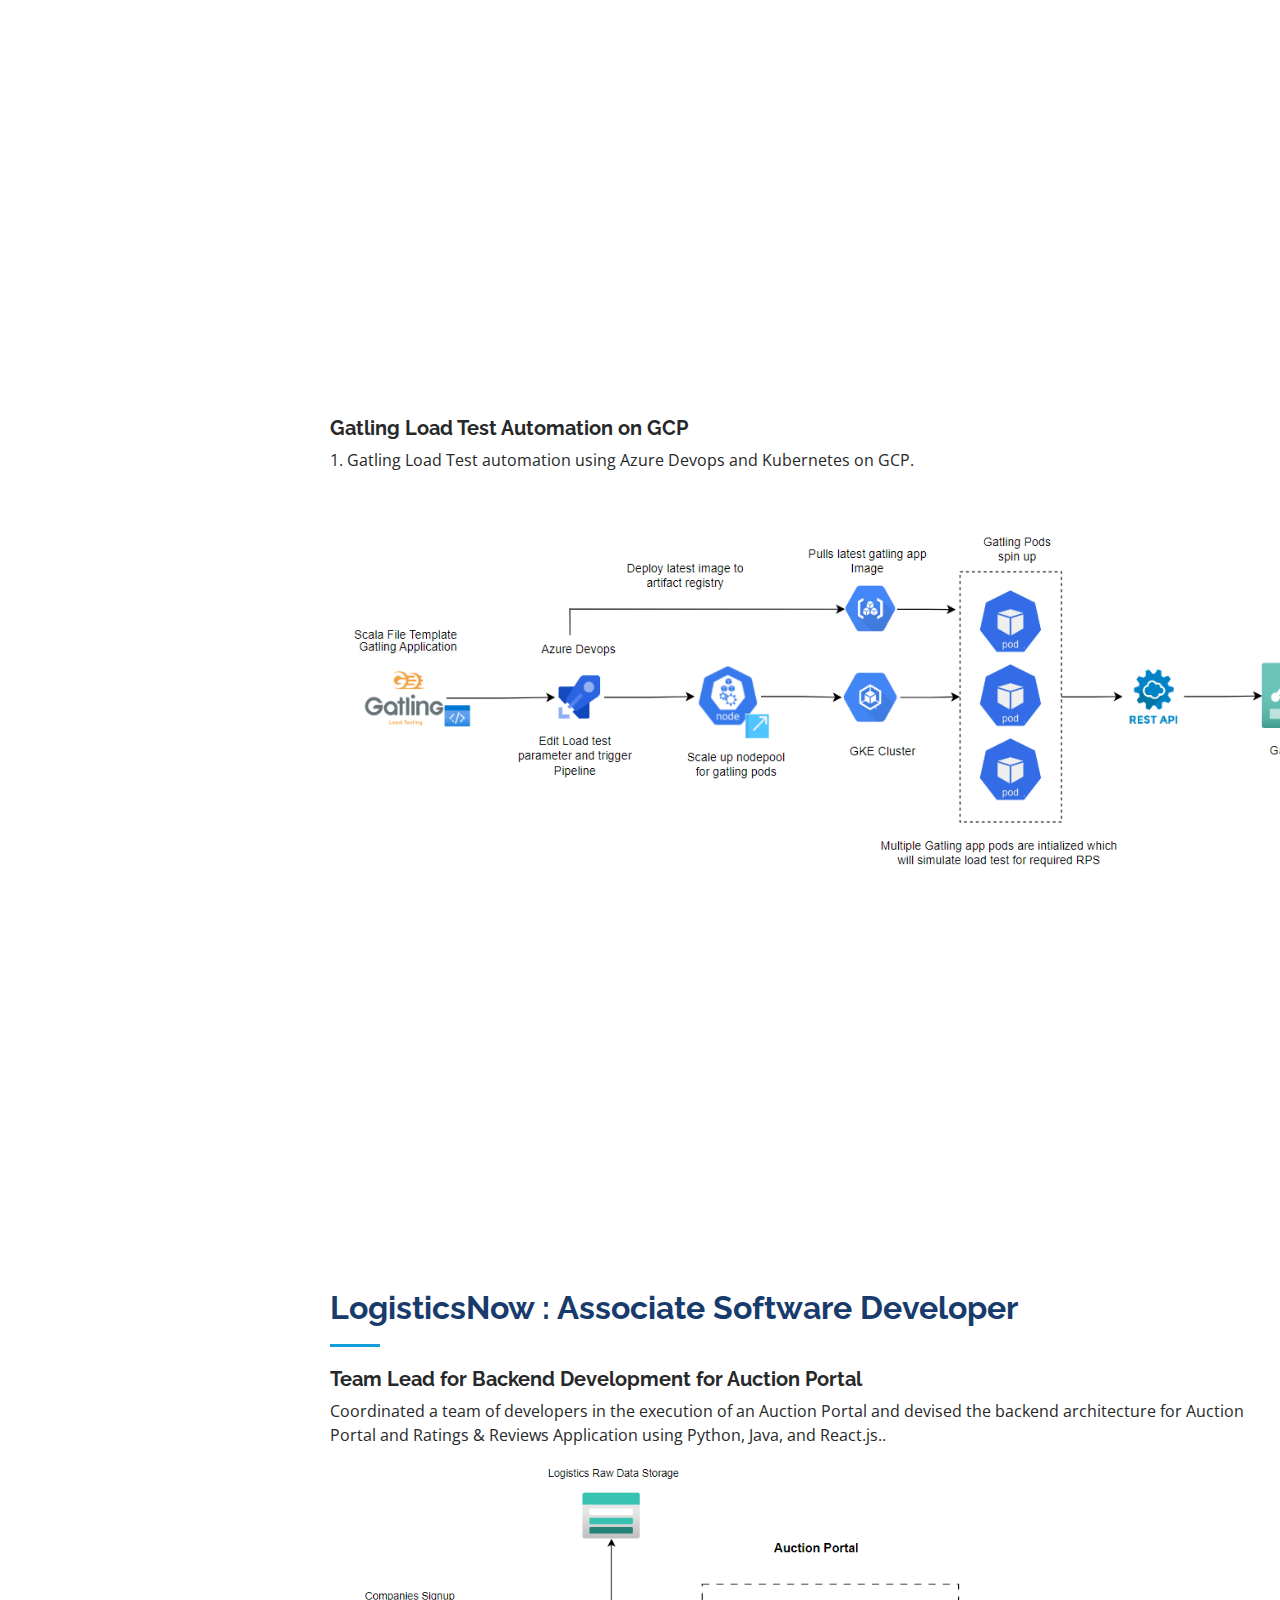
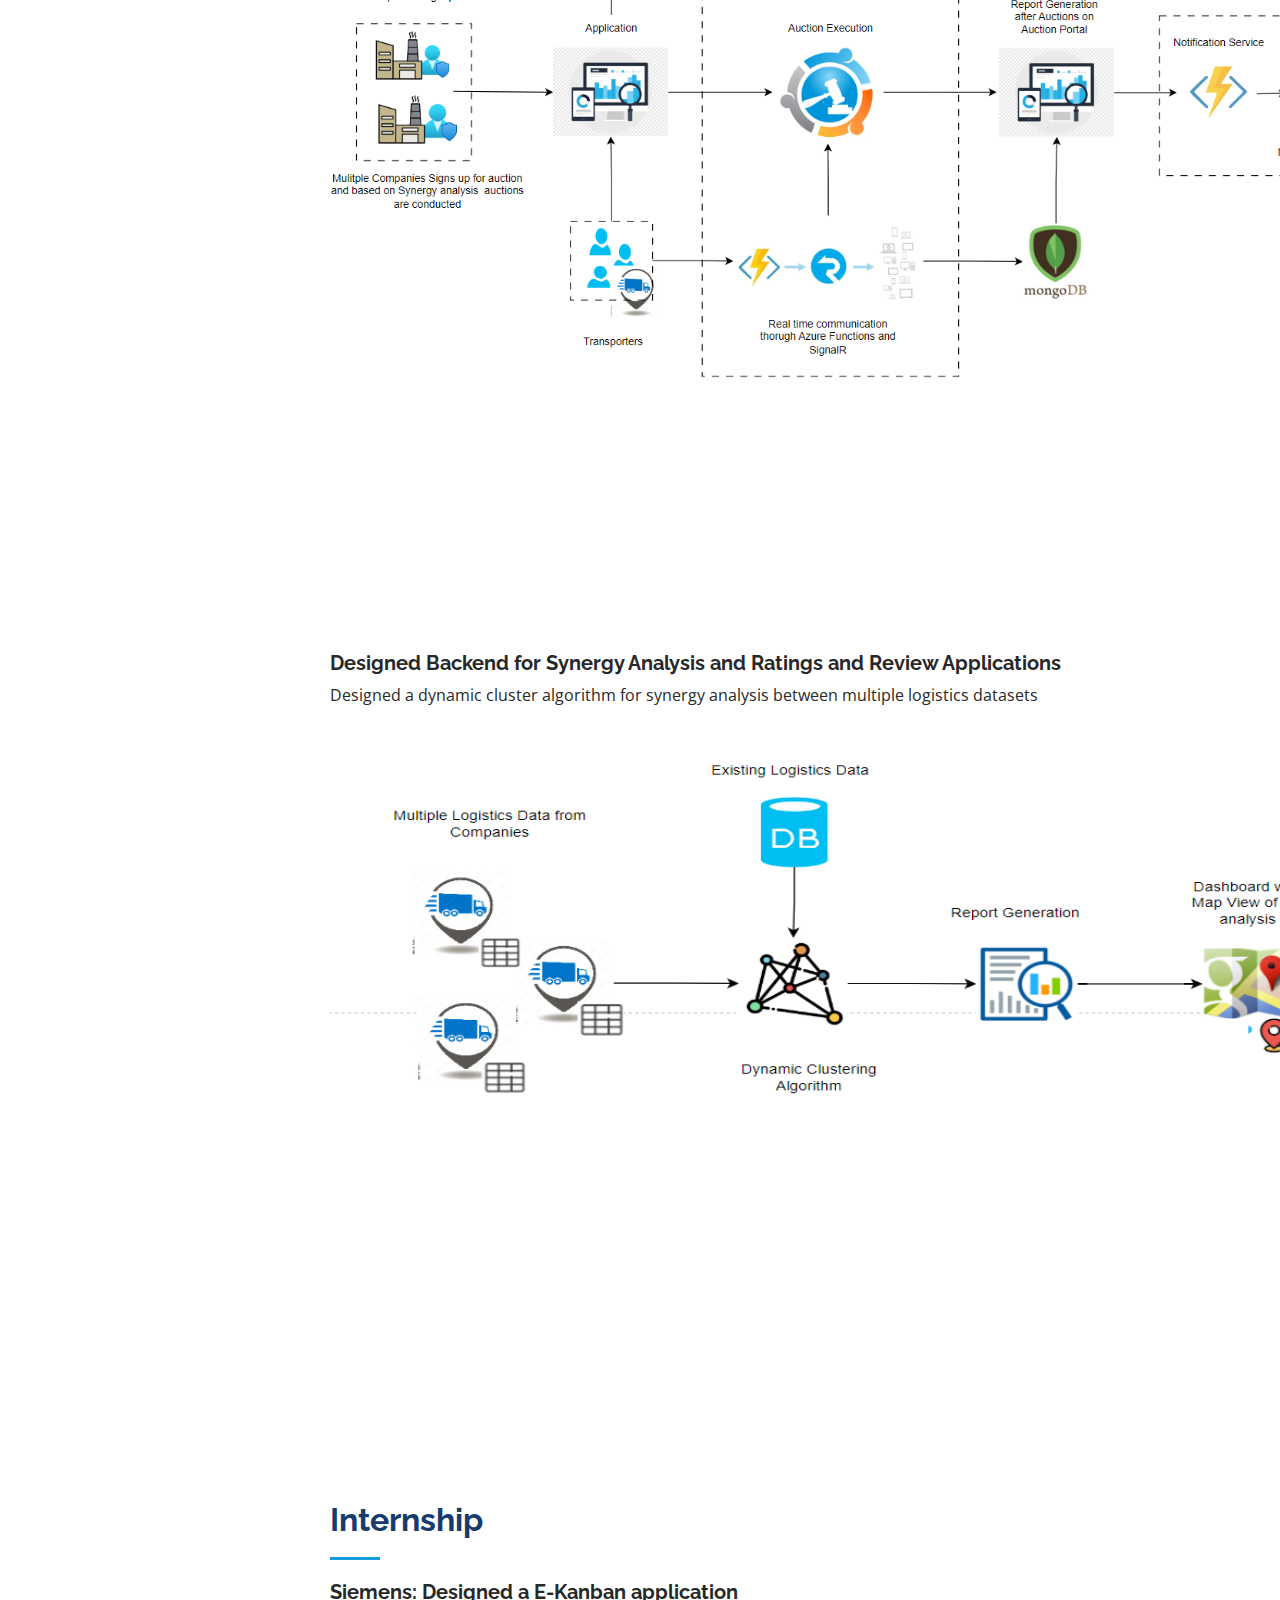
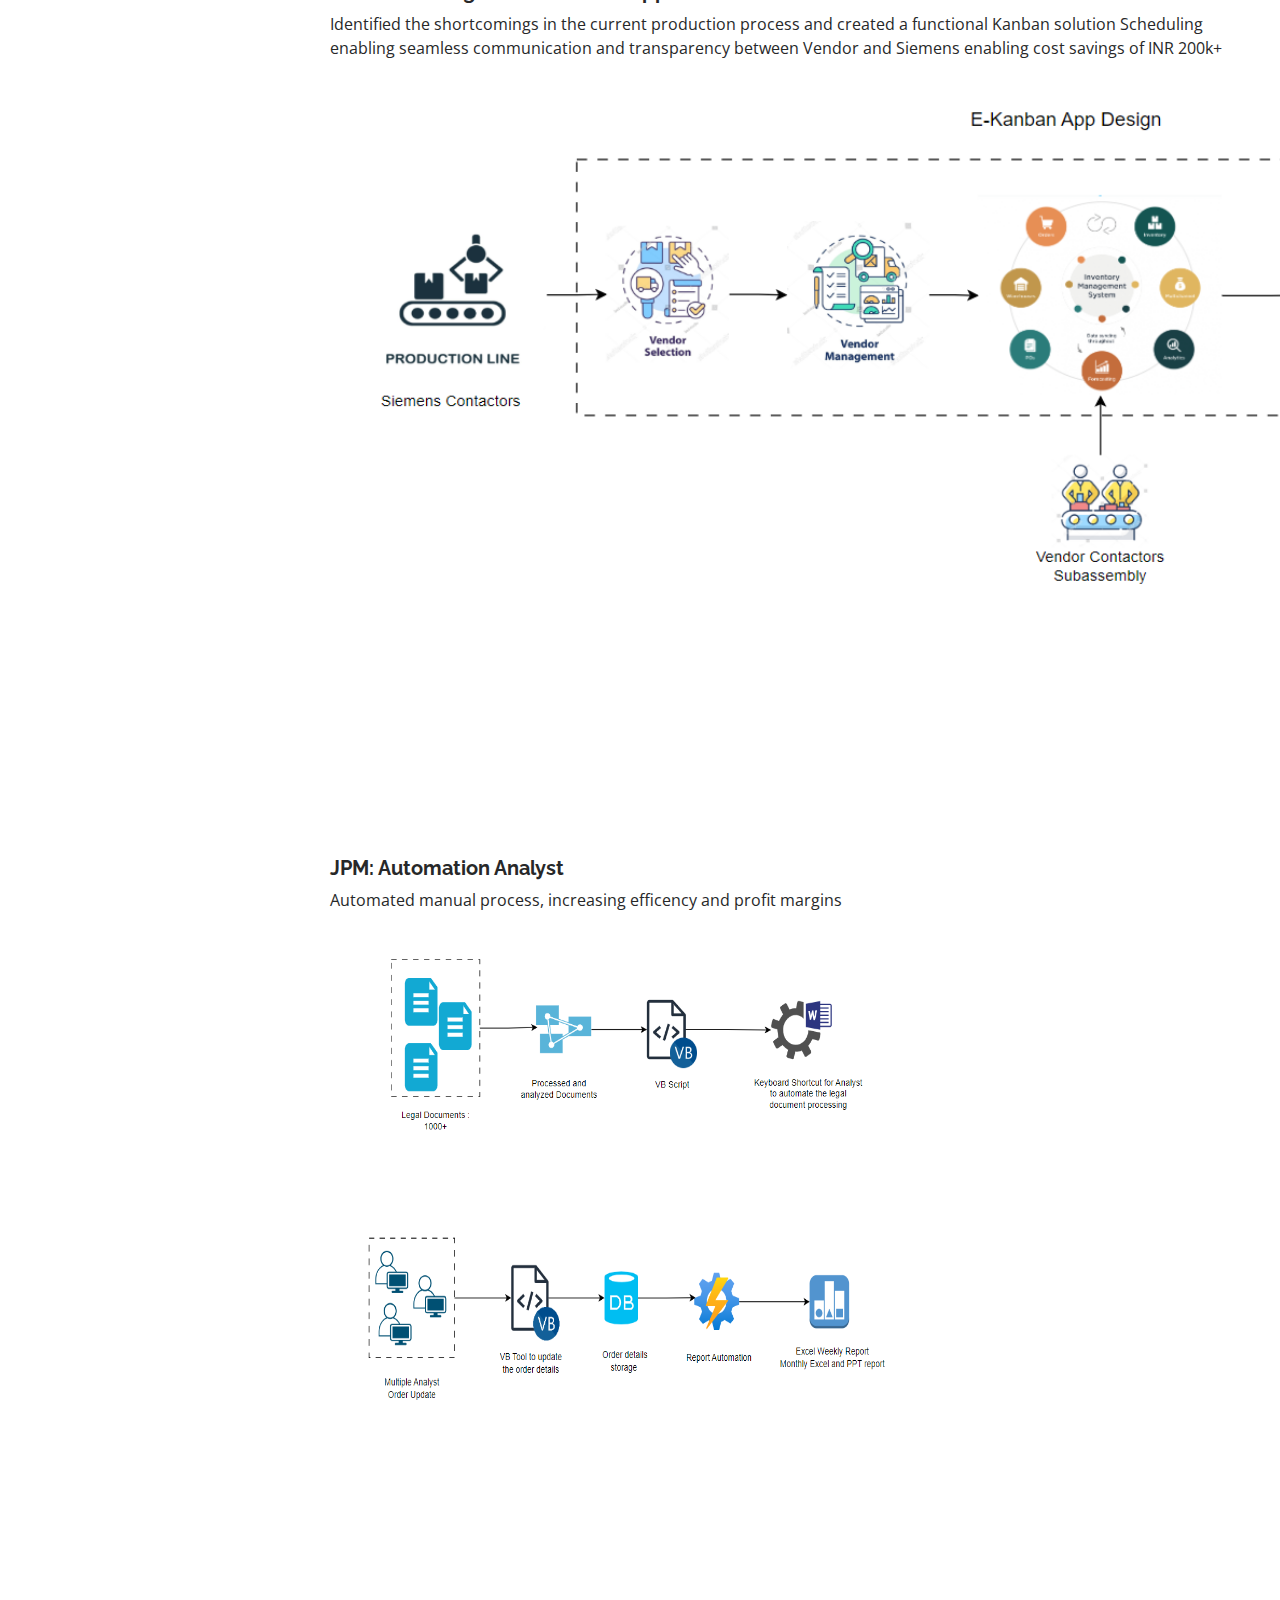
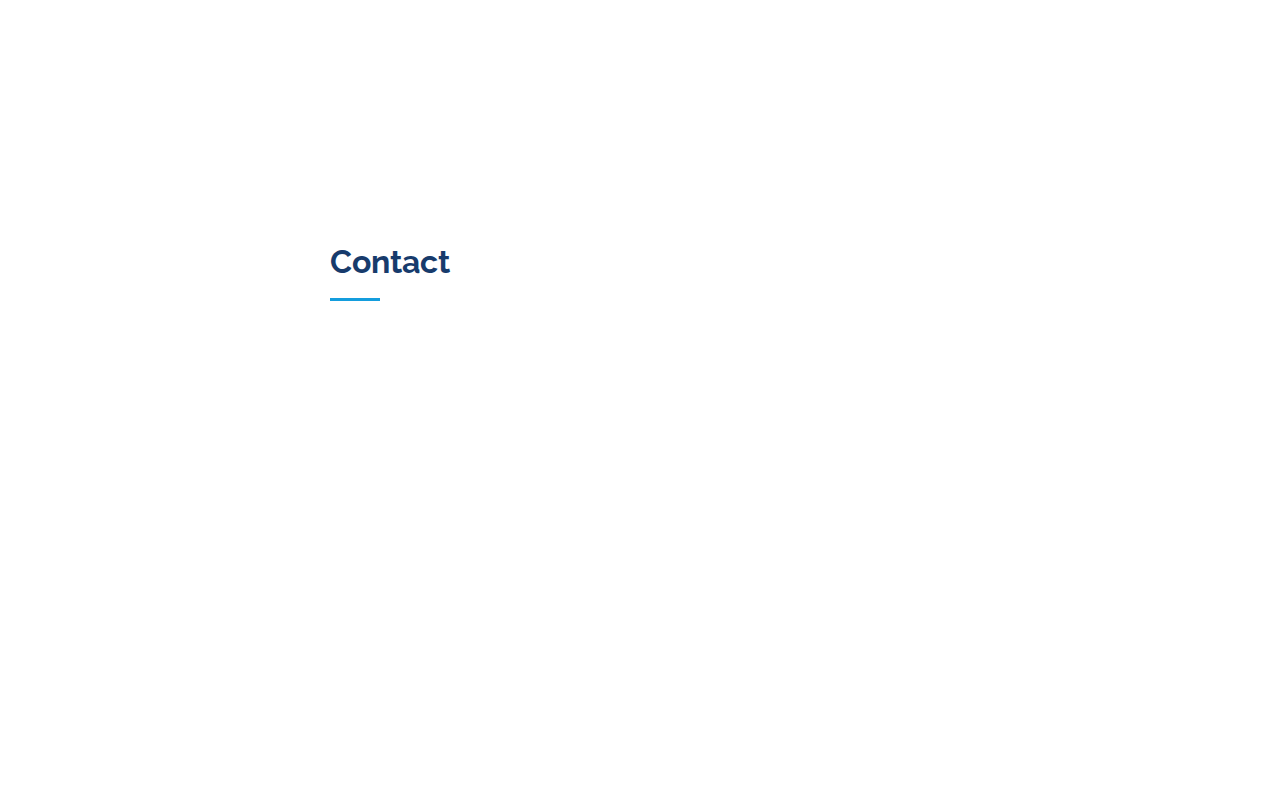
==== commit ca6c7070: "Updates latest" ====
--- a/index.html
+++ b/index.html
@@ -61,6 +61,7 @@
         <ul>
           <li><a href="#hero" class="nav-link scrollto active"><i class="bx bx-home"></i> <span>Home</span></a></li>
           <li><a href="#about" class="nav-link scrollto"><i class="bx bx-user"></i> <span>About</span></a></li>
+          <li><a href="#skills" class="nav-link scrollto"><i class="bx bx-file-blank"></i> <span>Experience & Skills</span></a></li>
           <li><a href="#resume" class="nav-link scrollto"><i class="bx bx-file-blank"></i> <span>Resume</span></a></li>
           <li><a href="#portfolio" class="nav-link scrollto"><i class="bx bx-book-content"></i> <span>Portfolio</span></a></li>
           <li><a href="#services" class="nav-link scrollto"><i class="bx bx-server"></i> <span>Services</span></a></li>
@@ -71,12 +72,13 @@
   </header><!-- End Header -->
 
   <!-- ======= Hero Section ======= -->
-  <section id="hero" class="d-flex flex-column justify-content-center align-items-center">
+  <!-- <section id="hero" class="d-flex flex-column justify-content-center align-items-center">
     <div class="hero-container" data-aos="fade-in">
       <h1>Omkar Gulave</h1>
       <p>I'm <span class="typed" data-typed-items="Backend Developer, API Developer, Database Designer, Cloud Developer"></span></p>
     </div>
-  </section><!-- End Hero -->
+  </section> -->
+  <!-- End Hero -->
 
   <main id="main">
 
@@ -90,9 +92,9 @@
         </div>
 
         <div class="row">
-          <div class="col-lg-4" data-aos="fade-right">
+          <!-- <div class="col-lg-4" data-aos="fade-right">
             <img src="assets/img/profile-img.jpg" class="img-fluid" alt="">
-          </div>
+          </div> -->
           <div class="col-lg-8 pt-4 pt-lg-0 content" data-aos="fade-left">
             <h3>Backend Developer &amp; Database Designer.</h3>
             <p>Experienced Developer with 6+ years experience in Python and Java, specializing in API services, database design, UI development API
@@ -101,8 +103,8 @@
             <div class="row">
               <div class="col-lg-6">
                 <ul>
-                  <li><i class="bi bi-chevron-right"></i> <strong>Birthday:</strong> <span>20 April 1995</span></li>
-                  <li><i class="bi bi-chevron-right"></i> <strong>Website:</strong> <span>www.omkar-gulave.com</span></li>
+                  <li><i class="bi bi-chevron-right"></i> <strong>DOB:</strong> <span>20 April 1995</span></li>
+                  <li><i class="bi bi-chevron-right"></i> <strong>Website:</strong> <span>https://omkar376.github.io/portfolio/</span></li>
                   <li><i class="bi bi-chevron-right"></i> <strong>Phone:</strong> <span>+91 9833618923</span></li>
                   <li><i class="bi bi-chevron-right"></i> <strong>City:</strong> <span>Pune, MH India</span></li>
                 </ul>
@@ -126,69 +128,72 @@
 
    
     <!-- ======= Skills Section ======= -->
-    <section id="skills" class="skills section-bg">
-      <div class="container">
-
-        <div class="section-title">
-          <h2>Skills</h2>
-        </div>
-
-        <div class="row skills-content">
-
-          <div class="col-lg-6" data-aos="fade-up">
-
-            <div class="progress">
-              <span class="skill">Python <i class="val">6 yrs</i></span>
-              <div class="progress-bar-wrap">
-                <div class="progress-bar" role="progressbar" aria-valuenow="100" aria-valuemin="0" aria-valuemax="100"></div>
-              </div>
-            </div>
-
-            <div class="progress">
-              <span class="skill">Java <i class="val">4 yrs</i></span>
-              <div class="progress-bar-wrap">
-                <div class="progress-bar" role="progressbar" aria-valuenow="70" aria-valuemin="0" aria-valuemax="100"></div>
-              </div>
-            </div>
-
-            <div class="progress">
-              <span class="skill">Azure Cloud Services<i class="val">4 yrs</i></span>
-              <div class="progress-bar-wrap">
-                <div class="progress-bar" role="progressbar" aria-valuenow="70" aria-valuemin="0" aria-valuemax="100"></div>
-              </div>
-            </div>
-
-          </div>
-
-          <div class="col-lg-6" data-aos="fade-up" data-aos-delay="100">
-
-            <div class="progress">
-              <span class="skill">Kubernetes and Docker<i class="val">4 yrs</i></span>
-              <div class="progress-bar-wrap">
-                <div class="progress-bar" role="progressbar" aria-valuenow="70" aria-valuemin="0" aria-valuemax="100"></div>
-              </div>
-            </div>
-
-            <div class="progress">
-              <span class="skill">NoSQL: Cassandra, MondoDB, Redis <i class="val">6 yrs</i></span>
-              <div class="progress-bar-wrap">
-                <div class="progress-bar" role="progressbar" aria-valuenow="100" aria-valuemin="0" aria-valuemax="100"></div>
-              </div>
-            </div>
-
-            <div class="progress">
-              <span class="skill">SQL: OracleDB, MySQL <i class="val">6 yrs</i></span>
-              <div class="progress-bar-wrap">
-                <div class="progress-bar" role="progressbar" aria-valuenow="100" aria-valuemin="0" aria-valuemax="100"></div>
-              </div>
-            </div>
-
-          </div>
-
-        </div>
-
-      </div>
-    </section><!-- End Skills Section -->
+        <!-- ======= Services Section ======= -->
+        <section id="skills" class="services">
+          <div class="container">
+    
+            <div class="section-title">
+              <h2>Skills</h2>
+              <h5>Primary Skills : 6yrs+</h5>
+            </div>
+            <div class="row">
+              <div class="col-lg-4 col-md-6 icon-box" data-aos="fade-up">
+                <div class="icon"><img src="assets/icon/python.png" alt="Icon"  style="width: 60px; height: 60px;"></i></div>
+                <h4 class="title"><a href="">Python</a></h4>
+                <p class="description">Python Azure Functions, FastAPI, Flask, Django </p>
+              </div>
+              <div class="col-lg-4 col-md-6 icon-box" data-aos="fade-up" data-aos-delay="500">
+                <div class="icon"><img src="assets/icon/scale.png" alt="Icon"  style="width: 60px; height: 60px;"></i></div>
+                <h4 class="title"><a href="">Scalabele Architecture Design </a></h4>
+                <p class="description">Low Latency & Highly Scalable API Design and Development</p>
+              </div>
+              <div class="col-lg-4 col-md-6 icon-box" data-aos="fade-up" data-aos-delay="200">
+                <div class="icon"><img src="assets/icon/azure.png" alt="Icon"  style="width: 60px; height: 60px;"></i></div>
+                <h4 class="title"><a href="">Azure Cloud Services</a></h4>
+                <p class="description">Azure CosmosDB, VMs, Storage Account, AKS, Azure Databricks</p>
+              </div>
+              <div class="col-lg-4 col-md-6 icon-box" data-aos="fade-up" data-aos-delay="100">
+                <div class="icon"><img src="assets/icon/nosql.png" alt="Icon"  style="width: 60px; height: 60px;"></i></div>
+                <h4 class="title"><a href="">NoSQL: Cassandra</a></h4>
+                <p class="description">MongoDB, Redis</p>
+              </div>
+
+              <div class="col-lg-4 col-md-6 icon-box" data-aos="fade-up" data-aos-delay="300">
+                <div class="icon"><img src="assets/icon/kubernetes.png" alt="Icon"  style="width: 60px; height: 60px;"></i></div>
+                <h4 class="title"><a href="">Kubernetes, Docker & Terraform</a></h4>
+                <p class="description">AKS, GKE, Managing Cluster, Docker Image</p>
+              </div>
+              <div class="col-lg-4 col-md-6 icon-box" data-aos="fade-up" data-aos-delay="400">
+                <div class="icon"><img src="assets/icon/pipeline.png" alt="Icon"  style="width: 60px; height: 60px;"></i></div>
+                <h4 class="title"><a href="">Azure CI/CD Pipeline</a></h4>
+                <p class="description">Deployment, Automated Test, Terraform</p>
+              </div>
+            </div>
+
+            <div class="section-title">
+              <h5>Secondary Skills : 3-5 yrs</h5>
+            </div>
+            <div class="row">
+              <div class="col-lg-4 col-md-6 icon-box" data-aos="fade-up">
+                <div class="icon"><img src="assets/icon/java.png" alt="Icon"  style="width: 60px; height: 60px;"></i></div>
+                <h4 class="title"><a href="">Java</a></h4>
+                <p class="description">Spring Boot Application</p>
+              </div>
+              <div class="col-lg-4 col-md-6 icon-box" data-aos="fade-up" data-aos-delay="500">
+                <div class="icon"><img src="assets/icon/sql.png" alt="Icon"  style="width: 60px; height: 60px;"></i></div>
+                <h4 class="title"><a href="">SQL</a></h4>
+                <p class="description">Oracle DB, MySQL</p>
+              </div>
+              <div class="col-lg-4 col-md-6 icon-box" data-aos="fade-up" data-aos-delay="200">
+                <div class="icon"><img src="assets/icon/code.png" alt="Icon"  style="width: 60px; height: 60px;"></i></div>
+                <h4 class="title"><a href="">Scala, R, VB</a></h4>
+                <p class="description">Implemented Tools for busniess usecase</p>
+              </div>
+            </div>
+    
+          </div>
+        </section><!-- End Services Section -->
+    <!-- End Skills Section -->
 
     <!-- ======= Resume Section ======= -->
     <section id="resume" class="resume">
@@ -202,7 +207,8 @@
 
             <h3 class="resume-title">Professional Experience</h3>
             <div class="resume-item">
-              <h4>MSCI: Associate Software Developer</h4>
+              <div class="icon"><img src="assets/icon/msci.png" alt="Icon"  style="width: 150px; height: 45px;"></i></div>
+              <h4>Associate Software Developer</h4>
               <h5>2020 - Present</h5>
               <p><em>Pune, India</em></p>
               <ul>
@@ -220,7 +226,8 @@
               </ul>
             </div>
             <div class="resume-item">
-              <h4>LogisticsNow: Associate</h4>
+              <div class="icon"><img src="assets/icon/logisticsnow.png" alt="Icon"  style="width: 170px; height: 55px;"></i></div>
+              <h4>Associate</h4>
               <h5>2018 - 2020</h5>
               <p><em>Mumbai, India</em></p>
               <ul>
@@ -242,6 +249,7 @@
             <h3 class="resume-title">Internships</h3>
             <div class="resume-item">
               <h4>Siemens</h4>
+              <div class="icon"><img src="assets/icon/siemens.png" alt="Icon"  style="width: 170px; height: 50px;"></i></div>
               <h5>2017 - 2017</h5>
               <p><em>Maharashtra, India</em></p>
               <p>Identified the shortcomings in the current production process and created a
@@ -264,6 +272,8 @@
             <h3 class="resume-title">Education</h3>
             <div class="resume-item">
               <h4>B.Tech Engineering</h4>
+              <div class="icon"><img src="assets/icon/vjti.png" alt="Icon"  style="width: 80px; height: 100px;"></i></div>
+
               <h5>2014 - 2018</h5>
               <p><em>VJTI, Mumbai University, India</em></p>
               <p>Designed and Implemented an E-Kanban and
@@ -393,53 +403,243 @@
       </div>
     </section><!-- End Portfolio Section -->
 
-    <!-- ======= Services Section ======= -->
+    <!-- ======= MSCI Section ======= -->
     <section id="services" class="services">
       <div class="container">
 
         <div class="section-title">
-          <h2>Services</h2>
-          <p>Magnam dolores commodi suscipit. Necessitatibus eius consequatur ex aliquid fuga eum quidem. Sit sint consectetur velit. Quisquam quos quisquam cupiditate. Et nemo qui impedit suscipit alias ea. Quia fugiat sit in iste officiis commodi quidem hic quas.</p>
+          <h2>MSCI : Associate Software Developer</h2>
+          <h5><strong>Cloud Migration On-Premises to Azure Cloud</strong></h2>
+          <p>Led a 4+ team member in the orchestration of a cloud migration, shifting from on- premises services to Azure Services such as Cosmos DB, Redis, Azure Kubernetes Service (AKS), and Cassandra and enabling seamless transition to the cloud
+            environment..</p>
+          <img src="assets/img/azuremigration.png" alt="descriptive text" width="1100" height="550">
         </div>
 
         <div class="row">
+          <div class="col-lg-4 col-md-6 icon-box" data-aos="fade-up" data-aos-delay="200">
+            <div class="icon"><i class="bi bi-bar-chart"></i></div>
+            <h4 class="title"><a href="">Tech Stack</a></h4>
+            <div><img src="assets/icon/techstack1.png" alt="Icon"  style="width: 300px; height: 120px;"></i></div>
+          </div>
+
+          <div class="col-lg-4 col-md-6 icon-box" data-aos="fade-up" data-aos-delay="100">
+            <div class="icon"><i class="bi bi-card-checklist"></i></div>
+            <h4 class="title"><a href="">Objective</a></h4>
+            <p class="description">Migrate on-premises services to azure </p>
+          </div>
+
+          <div class="col-lg-4 col-md-6 icon-box" data-aos="fade-up" data-aos-delay="400">
+            <div class="icon"><i class="bi bi-brightness-high"></i></div>
+            <h4 class="title"><a href="">Implementation</a></h4>
+            <p class="description">App services were deployed as Kubernetes applications and Cassandra on Azure VMs</p>
+          </div>
+        </div>
+
+
+        <div class="section-title">
+          <h5><strong>Scaled API Service 20x:</strong></h2>
+          <p>1. Revamped existing applications in Java and Python to achieve a <strong>20x</strong> performance boost, notably scaling up API performance from 100 (RPS) to an impressive 2000 (RPS).</p>
+          <img src="assets/img/apiscale.png" alt="descriptive text" width="1100" height="450">
+        </div>
+
+        <div class="row">
+          <div class="col-lg-4 col-md-6 icon-box" data-aos="fade-up" data-aos-delay="200">
+            <div class="icon"><i class="bi bi-bar-chart"></i></div>
+            <h4 class="title"><a href="">Tech Stack</a></h4>
+            <div><img src="assets/icon/techstack1.png" alt="Icon"  style="width: 300px; height: 120px;"></i></div>
+          </div>
+
           <div class="col-lg-4 col-md-6 icon-box" data-aos="fade-up">
             <div class="icon"><i class="bi bi-briefcase"></i></div>
-            <h4 class="title"><a href="">Lorem Ipsum</a></h4>
-            <p class="description">Voluptatum deleniti atque corrupti quos dolores et quas molestias excepturi sint occaecati cupiditate non provident</p>
+            <h4 class="title"><a href="">Situation</a></h4>
+            <p class="description">Redesign Architcture to handle 2000 RPS with low latency response time and cost increase is efficiently managed</p>
+          </div>
+
+          <div class="col-lg-4 col-md-6 icon-box" data-aos="fade-up" data-aos-delay="400">
+            <div class="icon"><i class="bi bi-brightness-high"></i></div>
+            <h4 class="title"><a href="">Implementation</a></h4>
+            <p class="description">1. Reduced Pod CPU and memory usage by removing the in-memory cache and enabling a higher number of pods on the same number of nodes, thereby increasing throughput.</p>
           </div>
           <div class="col-lg-4 col-md-6 icon-box" data-aos="fade-up" data-aos-delay="100">
             <div class="icon"><i class="bi bi-card-checklist"></i></div>
-            <h4 class="title"><a href="">Dolor Sitema</a></h4>
-            <p class="description">Minim veniam, quis nostrud exercitation ullamco laboris nisi ut aliquip ex ea commodo consequat tarad limino ata</p>
-          </div>
+            <h4 class="title"><a href="">Objective</a></h4>
+            <p class="description">Scale API to support <strong>2000 RPS</strong>  from API <strong>20x</strong> from existing performance</p>
+          </div>
+          <div class="col-lg-4 col-md-6 icon-box" data-aos="fade-up" data-aos-delay="300">
+            <div class="icon"><i class="bi bi-binoculars"></i></div>
+            <h4 class="title"><a href="">Challenges</a></h4>
+            <p class="description">Cassandra exhibited high latency when handling 2000 requests per second. Additionally, the cost of adding the necessary number of nodes to meet this demand exceeded the budget.</p>
+          </div>
+
+          <div class="col-lg-4 col-md-6 icon-box" data-aos="fade-up" data-aos-delay="400">
+            <div class="icon"><i class="bi bi-brightness-high"></i></div>
+            <p class="description"> 2. Additionally, redesigned the Cassandra table structure to enhance read request efficiency. With new table structure new functionality were able to be implemented</p>
+          </div>
+        </div>
+
+
+        <!-- Gatling on GCP -->
+        <div class="section-title">
+          <h5><strong>Gatling Load Test Automation on GCP</strong></h2>
+          <p>1. Gatling Load Test automation using Azure Devops and Kubernetes on GCP.</p>
+          <img src="assets/img/gatling.png" alt="descriptive text" width="1100" height="450">
+        </div>
+
+        <div class="row">
           <div class="col-lg-4 col-md-6 icon-box" data-aos="fade-up" data-aos-delay="200">
             <div class="icon"><i class="bi bi-bar-chart"></i></div>
-            <h4 class="title"><a href="">Sed ut perspiciatis</a></h4>
-            <p class="description">Duis aute irure dolor in reprehenderit in voluptate velit esse cillum dolore eu fugiat nulla pariatur</p>
-          </div>
-          <div class="col-lg-4 col-md-6 icon-box" data-aos="fade-up" data-aos-delay="300">
-            <div class="icon"><i class="bi bi-binoculars"></i></div>
-            <h4 class="title"><a href="">Magni Dolores</a></h4>
-            <p class="description">Excepteur sint occaecat cupidatat non proident, sunt in culpa qui officia deserunt mollit anim id est laborum</p>
-          </div>
-          <div class="col-lg-4 col-md-6 icon-box" data-aos="fade-up" data-aos-delay="400">
-            <div class="icon"><i class="bi bi-brightness-high"></i></div>
-            <h4 class="title"><a href="">Nemo Enim</a></h4>
-            <p class="description">At vero eos et accusamus et iusto odio dignissimos ducimus qui blanditiis praesentium voluptatum deleniti atque</p>
-          </div>
-          <div class="col-lg-4 col-md-6 icon-box" data-aos="fade-up" data-aos-delay="500">
-            <div class="icon"><i class="bi bi-calendar4-week"></i></div>
-            <h4 class="title"><a href="">Eiusmod Tempor</a></h4>
-            <p class="description">Et harum quidem rerum facilis est et expedita distinctio. Nam libero tempore, cum soluta nobis est eligendi</p>
-          </div>
-        </div>
-
+            <h4 class="title"><a href="">Tech Stack</a></h4>
+            <div><img src="assets/icon/techstack2.png" alt="Icon"  style="width: 300px; height: 80px;"></i></div>
+          </div>
+
+  
+            <div class="col-lg-4 col-md-6 icon-box" data-aos="fade-up" data-aos-delay="100">
+              <div class="icon"><i class="bi bi-card-checklist"></i></div>
+              <h4 class="title"><a href="">Objective</a></h4>
+              <p class="description">Automate Gatling Load test reducing manaul efforts </p>
+            </div>
+  
+            <div class="col-lg-4 col-md-6 icon-box" data-aos="fade-up" data-aos-delay="400">
+              <div class="icon"><i class="bi bi-brightness-high"></i></div>
+              <h4 class="title"><a href="">Implementation</a></h4>
+              <p class="description">Integrated Azure Pipelines to Kubernetes Nodespool scale and deployment scale up for load test for a given scenario. Other teams find this feature very useful </p>
+            </div>
+          </div>
       </div>
     </section><!-- End Services Section -->
 
+
+        <!-- ======= LogisticsNow Section ======= -->
+        <section id="services" class="services">
+          <div class="container">
+    
+            <div class="section-title">
+              <h2>LogisticsNow : Associate Software Developer</h2>
+              <h5><strong>Team Lead for Backend Development for Auction Portal</strong></h2>
+              <p>Coordinated a team of developers in the execution of an Auction Portal and
+                devised the backend architecture for Auction Portal and Ratings & Reviews Application using
+                Python, Java, and React.js..</p>
+              <img src="assets/img/auctionportal.png" alt="descriptive text" width="1300" height="550">
+            </div>
+    
+            <div class="row">
+              <div class="col-lg-4 col-md-6 icon-box" data-aos="fade-up" data-aos-delay="200">
+                <div class="icon"><i class="bi bi-bar-chart"></i></div>
+                <h4 class="title"><a href="">Tech Stack</a></h4>
+                <div><img src="assets/icon/techstack3.png" alt="Icon"  style="width: 375px; height: 150px;"></i></div>
+              </div>
+    
+              <div class="col-lg-4 col-md-6 icon-box" data-aos="fade-up" data-aos-delay="100">
+                <div class="icon"><i class="bi bi-card-checklist"></i></div>
+                <h4 class="title"><a href="">Objective</a></h4>
+                <p class="description">Build a real time reverse auction portal so that Transporters can bid to auction created by companies  </p>
+              </div>
+    
+              <div class="col-lg-4 col-md-6 icon-box" data-aos="fade-up" data-aos-delay="400">
+                <div class="icon"><i class="bi bi-brightness-high"></i></div>
+                <h4 class="title"><a href="">Implementation</a></h4>
+                <p class="description">For real time communication used signalR to push events from azure functions to client using mongodb as the datasource</p>
+              </div>
+            </div>
+    
+    
+            <div class="section-title">
+              <h5><strong>Designed Backend for Synergy Analysis and Ratings and Review Applications</strong></h2>
+              <p>Designed a dynamic cluster algorithm for synergy analysis between multiple logistics datasets</p>
+              <img src="assets/img/clustering.png" alt="descriptive text" width="1100" height="450">
+            </div>
+    
+            <div class="row">
+              <div class="col-lg-4 col-md-6 icon-box" data-aos="fade-up" data-aos-delay="200">
+                <div class="icon"><i class="bi bi-bar-chart"></i></div>
+                <h4 class="title"><a href="">Tech Stack</a></h4>
+                <div><img src="assets/icon/techstack3.png" alt="Icon"  style="width: 300px; height: 120px;"></i></div>
+              </div>
+    
+              <div class="col-lg-4 col-md-6 icon-box" data-aos="fade-up">
+                <div class="icon"><i class="bi bi-briefcase"></i></div>
+                <h4 class="title"><a href="">Ojective</a></h4>
+                <p class="description">Analyze multiple logistics data efficently and with accuracy to identify the <strong> synergy % </strong> between datasets</p>
+              </div>
+    
+              <div class="col-lg-4 col-md-6 icon-box" data-aos="fade-up" data-aos-delay="400">
+                <div class="icon"><i class="bi bi-brightness-high"></i></div>
+                <h4 class="title"><a href="">Implementation</a></h4>
+                <p class="description">Leveraged MongoDB geospatial and aggregate pipeline for dynamic clustering and synergy analysis</p>
+              </div>
+    
+            </div>
+        </section>
+
+
+        <!-- ======= LogisticsNow Section ======= -->
+        <section id="services" class="services">
+          <div class="container">
+    
+            <div class="section-title">
+              <h2>Internship</h2>
+              <h5><strong>Siemens: Designed a E-Kanban application</strong></h2>
+              <p>Identified the shortcomings in the current production process and created a
+                functional Kanban solution Scheduling enabling seamless communication and
+                transparency between Vendor and Siemens enabling cost savings of INR 200k+</p>
+              <img src="assets/img/ekanban.png" alt="descriptive text" width="1300" height="550">
+            </div>
+    
+            <div class="row">
+              <div class="col-lg-4 col-md-6 icon-box" data-aos="fade-up" data-aos-delay="200">
+                <div class="icon"><i class="bi bi-bar-chart"></i></div>
+                <h4 class="title"><a href="">Tech Stack</a></h4>
+                <div><img src="assets/icon/techstack4.png" alt="Icon"  style="width: 300px; height: 130px;"></i></div>
+              </div>
+    
+              <div class="col-lg-4 col-md-6 icon-box" data-aos="fade-up" data-aos-delay="100">
+                <div class="icon"><i class="bi bi-card-checklist"></i></div>
+                <h4 class="title"><a href="">Objective</a></h4>
+                <p class="description">Build a app for efficient communication between siemens factor and vendor and plan for subassembly production using efficient forcasting</p>
+              </div>
+    
+              <div class="col-lg-4 col-md-6 icon-box" data-aos="fade-up" data-aos-delay="400">
+                <div class="icon"><i class="bi bi-brightness-high"></i></div>
+                <h4 class="title"><a href="">Implementation</a></h4>
+                <p class="description">Designed and Developed a application for siemens and vendor using .NET, python and MySQL. Awarded high distinctive grade (10 pointer) for the internship project.</p>
+              </div>
+            </div>
+    
+    
+            <div class="section-title">
+              <h5><strong>JPM: Automation Analyst</strong></h2>
+              <p>Automated manual process, increasing efficency and profit margins</p>
+              <img src="assets/img/jpm-automation.png" alt="descriptive text" width="600" height="270">
+              <img src="assets/img/jpm-order-processing.png" alt="descriptive text" width="600" height="270">
+
+            </div>
+    
+            <div class="row">
+              <div class="col-lg-4 col-md-6 icon-box" data-aos="fade-up" data-aos-delay="200">
+                <div class="icon"><i class="bi bi-bar-chart"></i></div>
+                <h4 class="title"><a href="">Tech Stack</a></h4>
+                <div><img src="assets/icon/techstack3.png" alt="Icon"  style="width: 300px; height: 120px;"></i></div>
+              </div>
+    
+              <div class="col-lg-4 col-md-6 icon-box" data-aos="fade-up">
+                <div class="icon"><i class="bi bi-briefcase"></i></div>
+                <h4 class="title"><a href="">Ojective</a></h4>
+                <p class="description">Automated diverse manual tasks expediting processes while concurrently
+                  standardizing operations and minimizing errors resulting in over 50 man hours
+                  saved monthly .</p>
+              </div>
+    
+              <div class="col-lg-4 col-md-6 icon-box" data-aos="fade-up" data-aos-delay="400">
+                <div class="icon"><i class="bi bi-brightness-high"></i></div>
+                <h4 class="title"><a href="">Implementation</a></h4>
+                <p class="description">Leveraged MongoDB geospatial and aggregate pipeline for dynamic clustering and synergy analysis</p>
+              </div>
+    
+            </div>
+        </section>
+
     <!-- ======= Testimonials Section ======= -->
-    <section id="testimonials" class="testimonials section-bg">
+    <!-- <section id="testimonials" class="testimonials section-bg">
       <div class="container">
 
         <div class="section-title">
@@ -461,7 +661,7 @@
                 <h3>Saul Goodman</h3>
                 <h4>Ceo &amp; Founder</h4>
               </div>
-            </div><!-- End testimonial item -->
+            </div>
 
             <div class="swiper-slide">
               <div class="testimonial-item" data-aos="fade-up" data-aos-delay="100">
@@ -474,7 +674,7 @@
                 <h3>Sara Wilsson</h3>
                 <h4>Designer</h4>
               </div>
-            </div><!-- End testimonial item -->
+            </div>
 
             <div class="swiper-slide">
               <div class="testimonial-item" data-aos="fade-up" data-aos-delay="200">
@@ -487,7 +687,7 @@
                 <h3>Jena Karlis</h3>
                 <h4>Store Owner</h4>
               </div>
-            </div><!-- End testimonial item -->
+            </div>
 
             <div class="swiper-slide">
               <div class="testimonial-item" data-aos="fade-up" data-aos-delay="300">
@@ -500,7 +700,7 @@
                 <h3>Matt Brandon</h3>
                 <h4>Freelancer</h4>
               </div>
-            </div><!-- End testimonial item -->
+            </div>
 
             <div class="swiper-slide">
               <div class="testimonial-item" data-aos="fade-up" data-aos-delay="400">
@@ -513,14 +713,15 @@
                 <h3>John Larson</h3>
                 <h4>Entrepreneur</h4>
               </div>
-            </div><!-- End testimonial item -->
+            </div>End testimonial item
 
           </div>
           <div class="swiper-pagination"></div>
         </div>
 
       </div>
-    </section><!-- End Testimonials Section -->
+    </section> -->
+    <!-- End Testimonials Section -->
 
     <!-- ======= Contact Section ======= -->
     <section id="contact" class="contact">
@@ -549,15 +750,15 @@
               <div class="phone">
                 <i class="bi bi-phone"></i>
                 <h4>Call:</h4>
-                <p>+91 9833618923</p>
-              </div>
-
-              <iframe src="https://www.google.com/maps/embed?pb=!1m14!1m8!1m3!1d12097.433213460943!2d-74.0062269!3d40.7101282!3m2!1i1024!2i768!4f13.1!3m3!1m2!1s0x0%3A0xb89d1fe6bc499443!2sDowntown+Conference+Center!5e0!3m2!1smk!2sbg!4v1539943755621" frameborder="0" style="border:0; width: 100%; height: 290px;" allowfullscreen></iframe>
-            </div>
-
-          </div>
-
-          <div class="col-lg-7 mt-5 mt-lg-0 d-flex align-items-stretch">
+                <p>+91 9324749381, +91 9833618923</p>
+              </div>
+
+              <!-- <iframe src="https://www.google.com/maps/embed?pb=!1m14!1m8!1m3!1d12097.433213460943!2d-74.0062269!3d40.7101282!3m2!1i1024!2i768!4f13.1!3m3!1m2!1s0x0%3A0xb89d1fe6bc499443!2sDowntown+Conference+Center!5e0!3m2!1smk!2sbg!4v1539943755621" frameborder="0" style="border:0; width: 100%; height: 290px;" allowfullscreen></iframe> -->
+            </div>
+
+          </div>
+
+          <!-- <div class="col-lg-7 mt-5 mt-lg-0 d-flex align-items-stretch">
             <form action="forms/contact.php" method="post" role="form" class="php-email-form">
               <div class="row">
                 <div class="form-group col-md-6">
@@ -584,7 +785,7 @@
               </div>
               <div class="text-center"><button type="submit">Send Message</button></div>
             </form>
-          </div>
+          </div> -->
 
         </div>
 
--- a/assets/css/style.css
+++ b/assets/css/style.css
@@ -707,10 +707,10 @@
   justify-content: center;
   width: 54px;
   height: 54px;
-  background: #149ddd;
+  /* background: #149ddd; */
   border-radius: 50%;
   transition: 0.5s;
-  border: 1px solid #149ddd;
+  /* border: 1px solid #149ddd; */
 }
 
 .services .icon i {
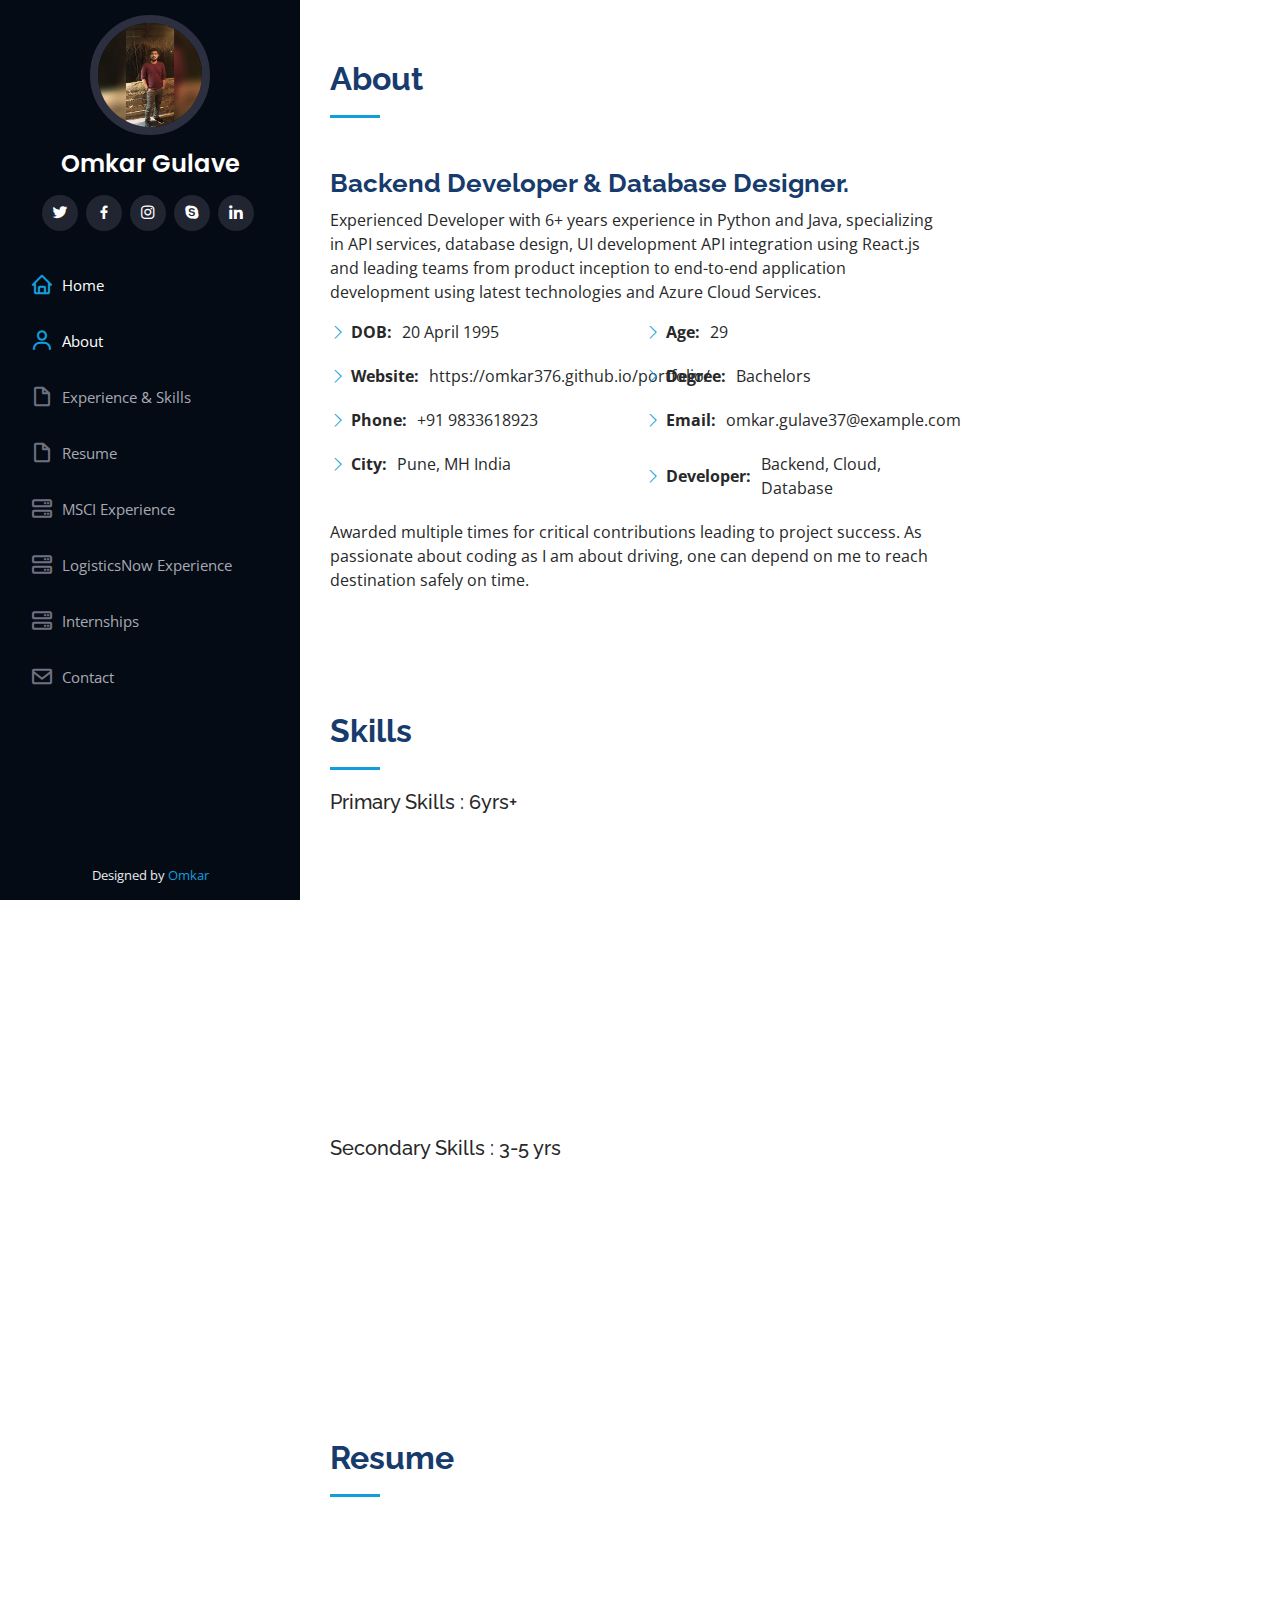
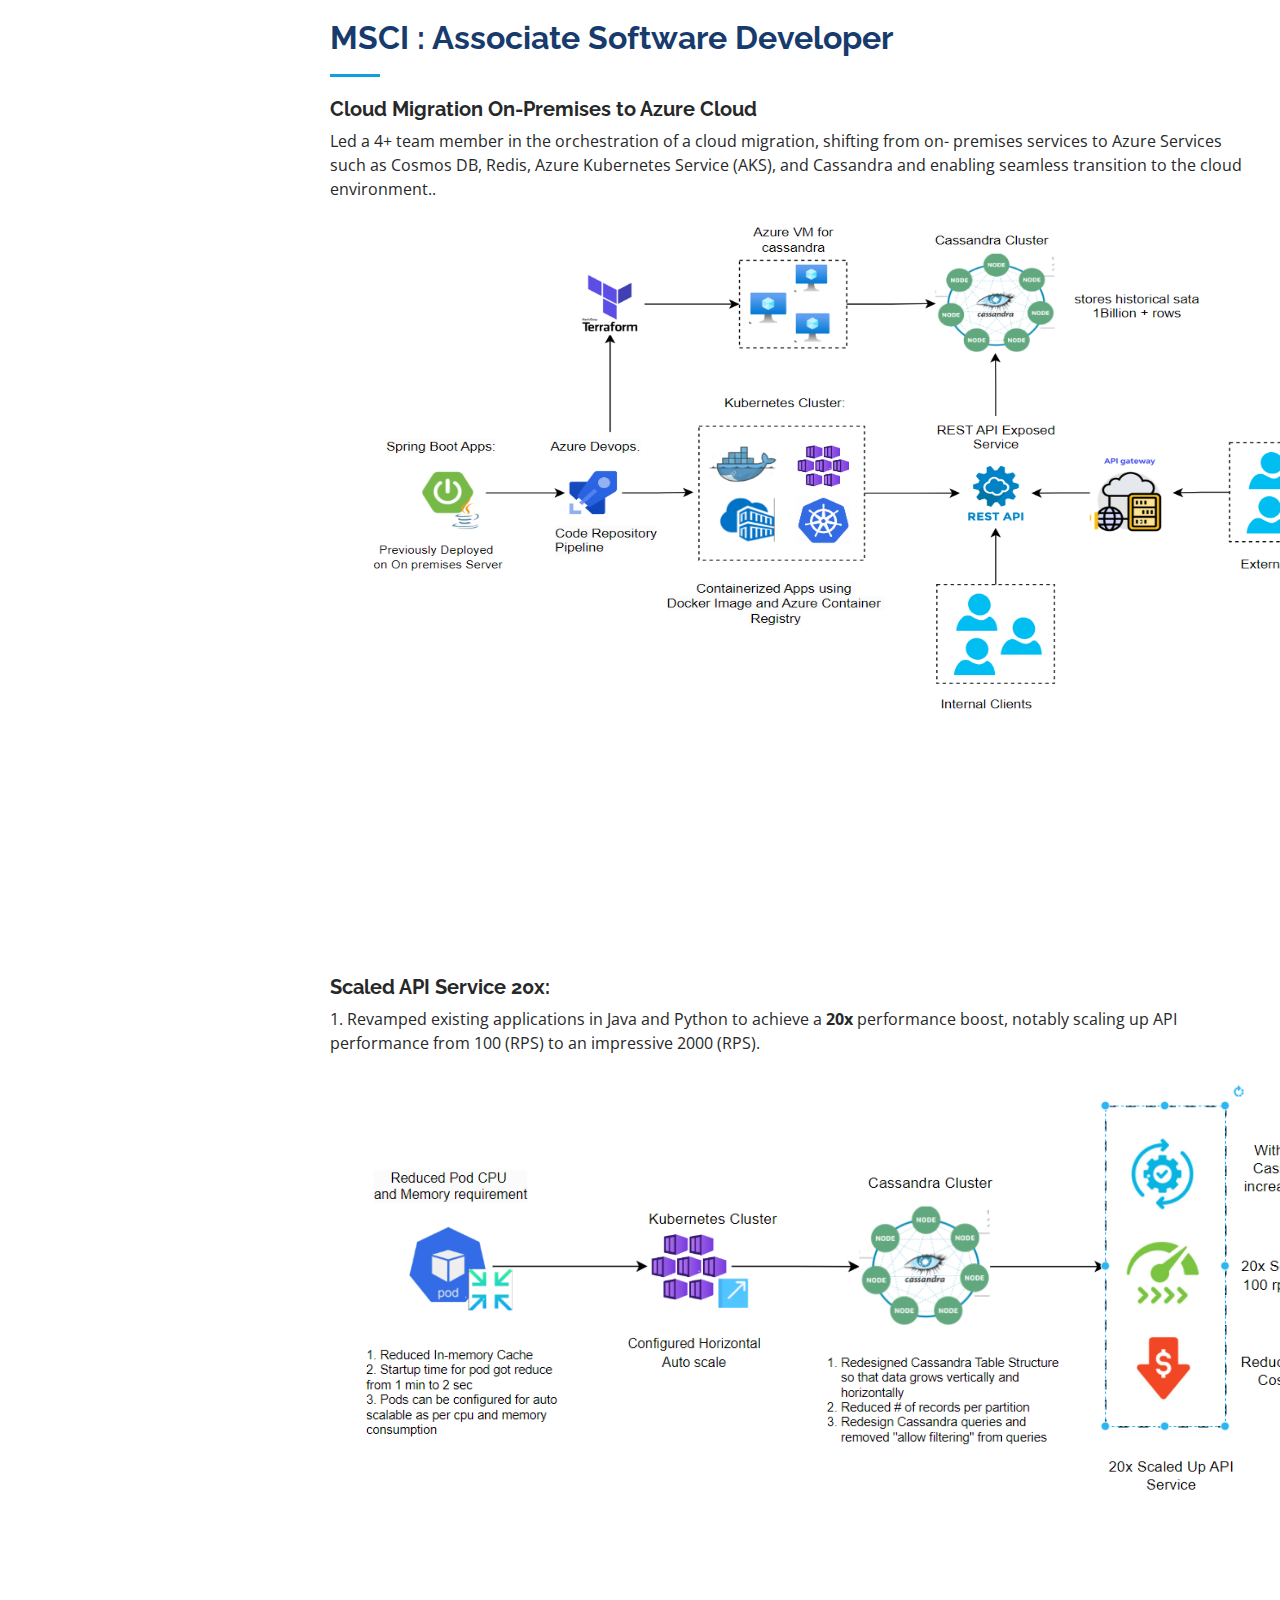
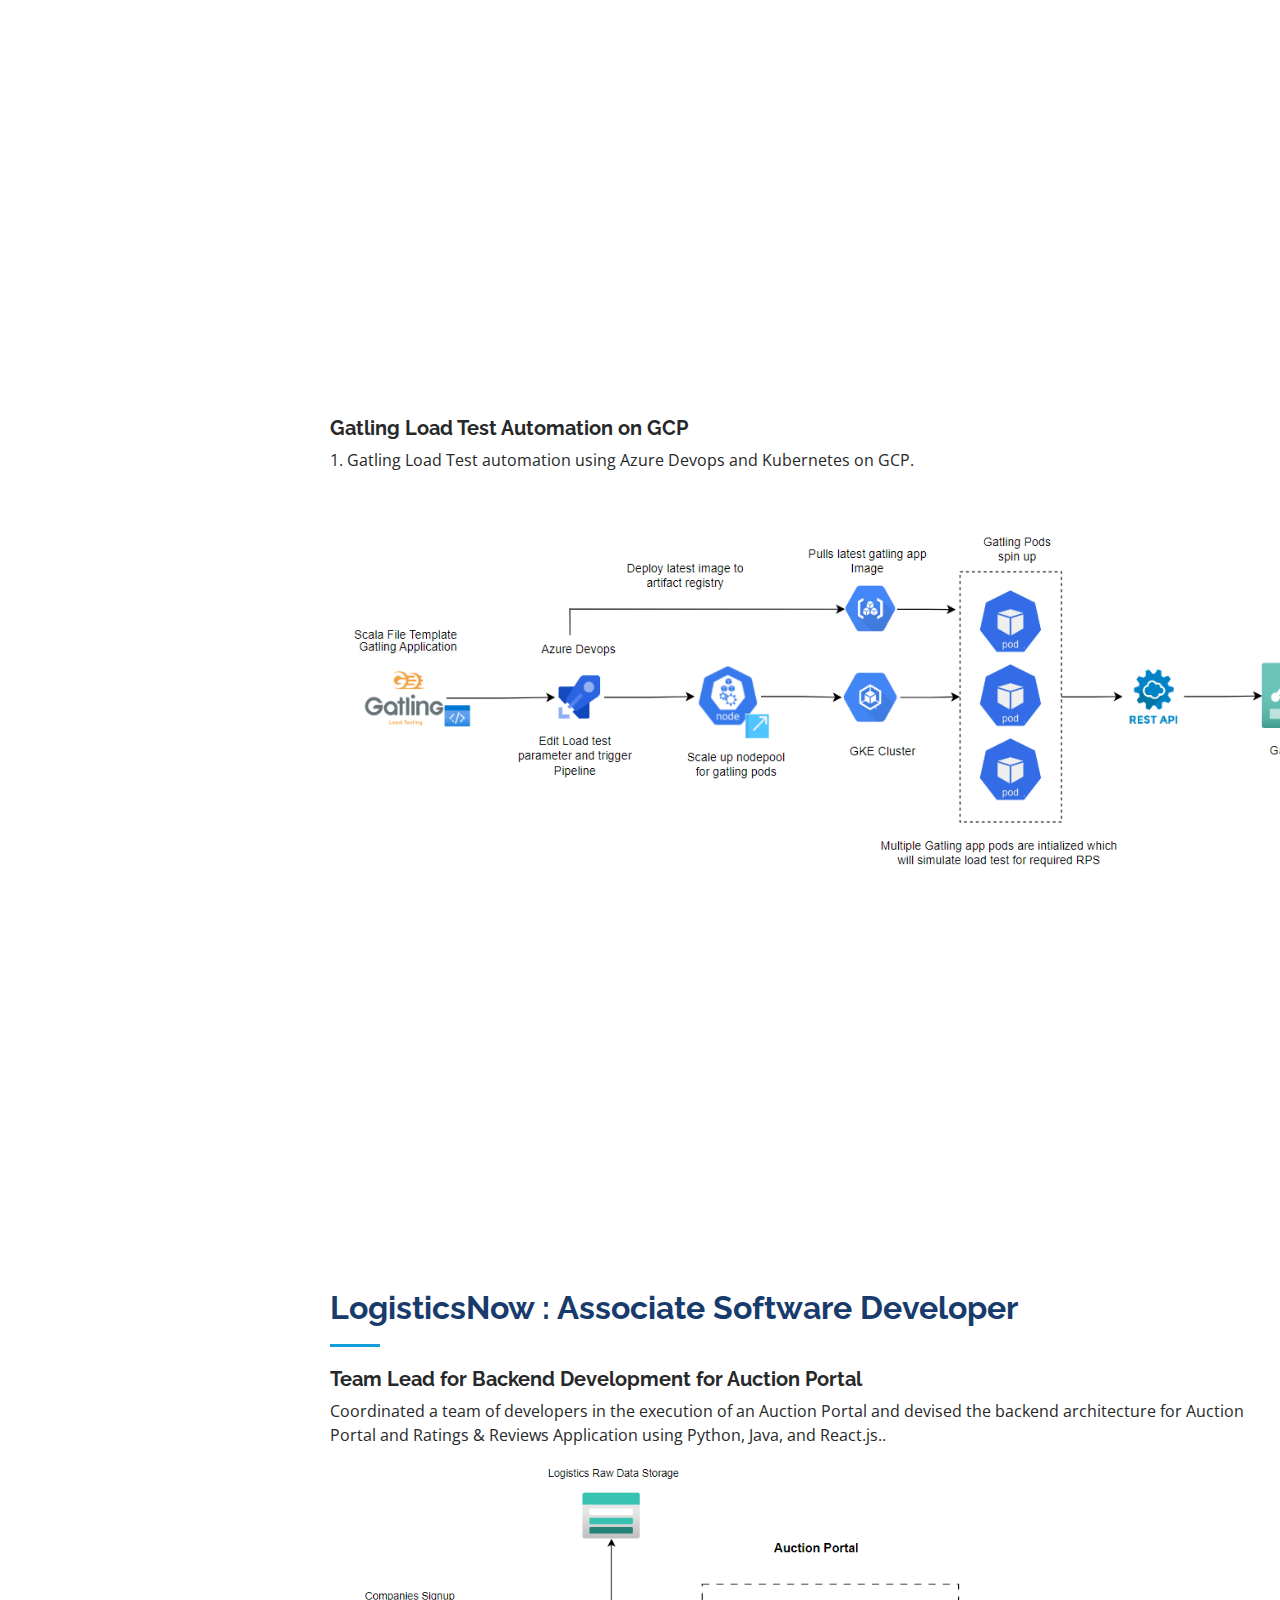
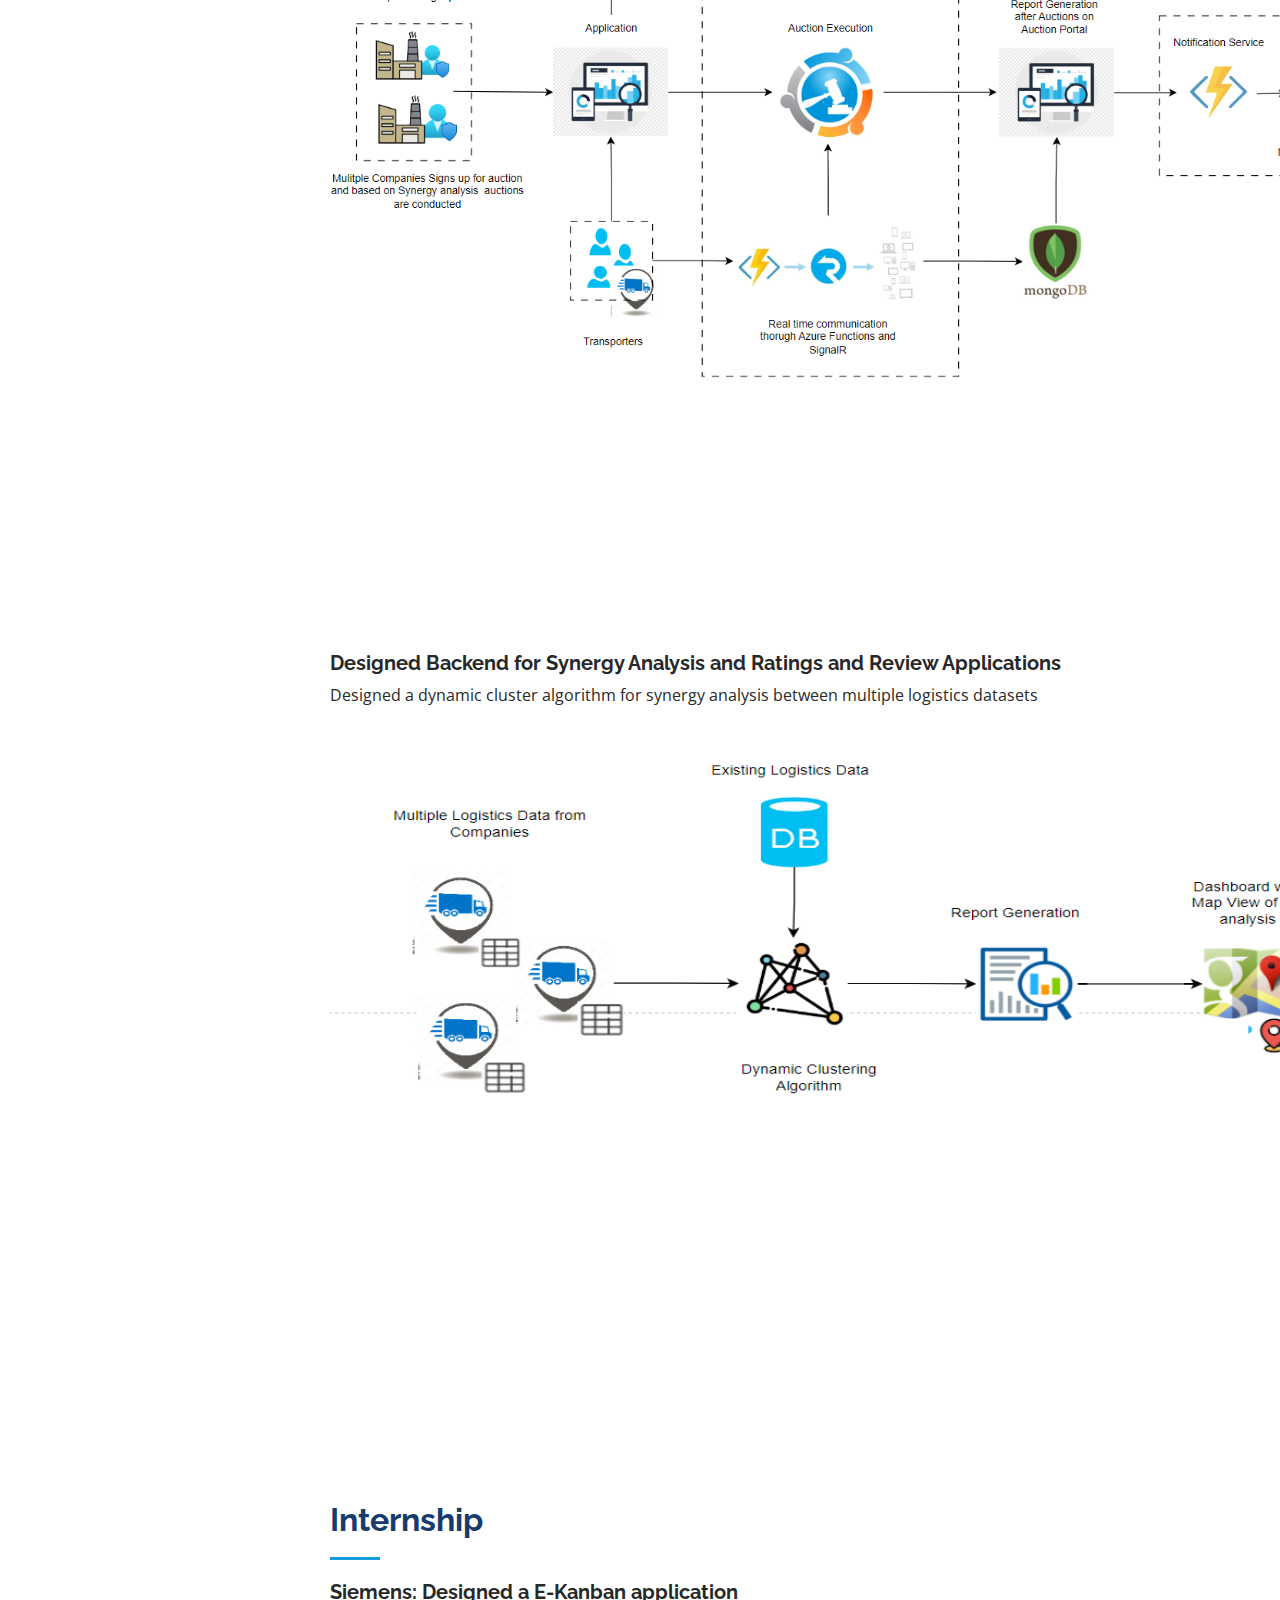
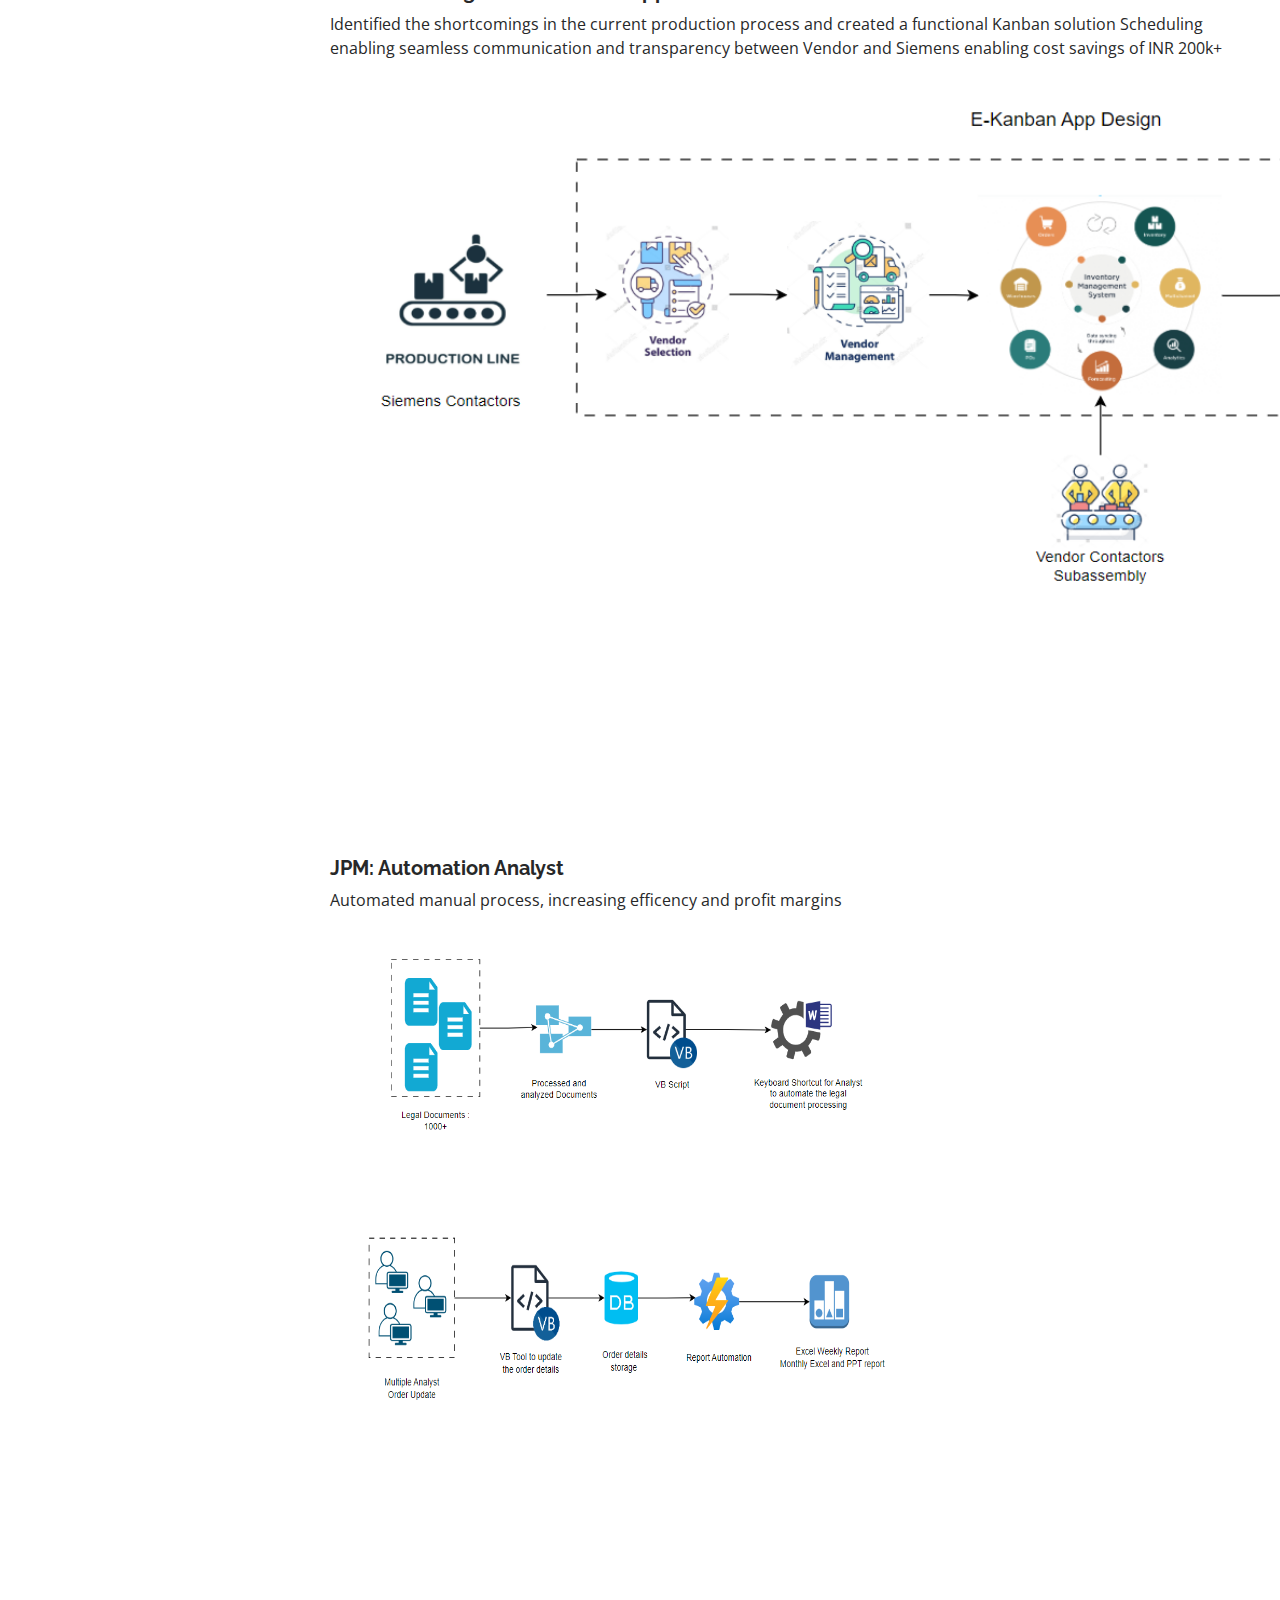
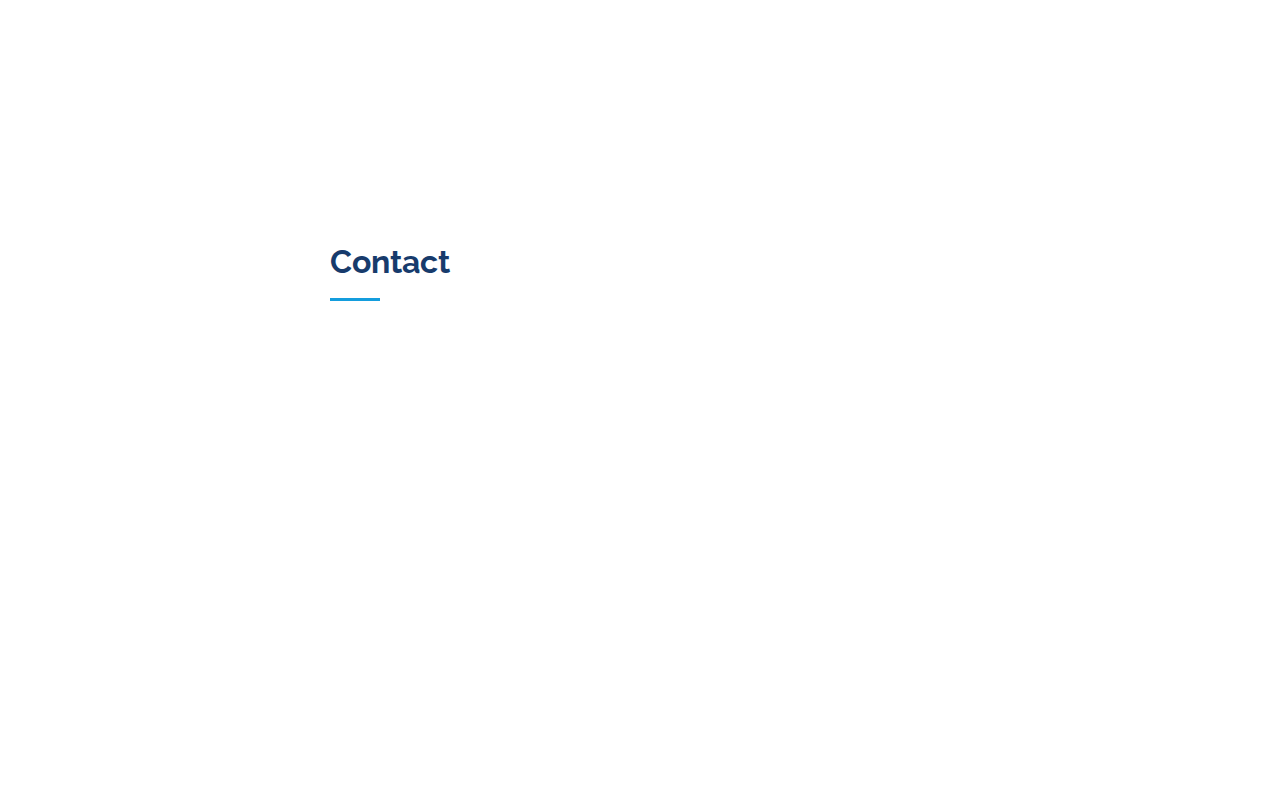
==== commit 89e06989: "Updates latest" ====
--- a/index.html
+++ b/index.html
@@ -63,8 +63,9 @@
           <li><a href="#about" class="nav-link scrollto"><i class="bx bx-user"></i> <span>About</span></a></li>
           <li><a href="#skills" class="nav-link scrollto"><i class="bx bx-file-blank"></i> <span>Experience & Skills</span></a></li>
           <li><a href="#resume" class="nav-link scrollto"><i class="bx bx-file-blank"></i> <span>Resume</span></a></li>
-          <li><a href="#portfolio" class="nav-link scrollto"><i class="bx bx-book-content"></i> <span>Portfolio</span></a></li>
-          <li><a href="#services" class="nav-link scrollto"><i class="bx bx-server"></i> <span>Services</span></a></li>
+          <li><a href="#msci" class="nav-link scrollto"><i class="bx bx-server"></i> <span>MSCI Experience</span></a></li>
+          <li><a href="#logistics" class="nav-link scrollto"><i class="bx bx-server"></i> <span>LogisticsNow Experience</span></a></li>
+          <li><a href="#internships" class="nav-link scrollto"><i class="bx bx-server"></i> <span>Internships</span></a></li>
           <li><a href="#contact" class="nav-link scrollto"><i class="bx bx-envelope"></i> <span>Contact</span></a></li>
         </ul>
       </nav><!-- .nav-menu -->
@@ -404,7 +405,7 @@
     </section><!-- End Portfolio Section -->
 
     <!-- ======= MSCI Section ======= -->
-    <section id="services" class="services">
+    <section id="msci" class="services">
       <div class="container">
 
         <div class="section-title">
@@ -510,7 +511,7 @@
 
 
         <!-- ======= LogisticsNow Section ======= -->
-        <section id="services" class="services">
+        <section id="logistics" class="services">
           <div class="container">
     
             <div class="section-title">
@@ -573,7 +574,7 @@
 
 
         <!-- ======= LogisticsNow Section ======= -->
-        <section id="services" class="services">
+        <section id="internships" class="services">
           <div class="container">
     
             <div class="section-title">
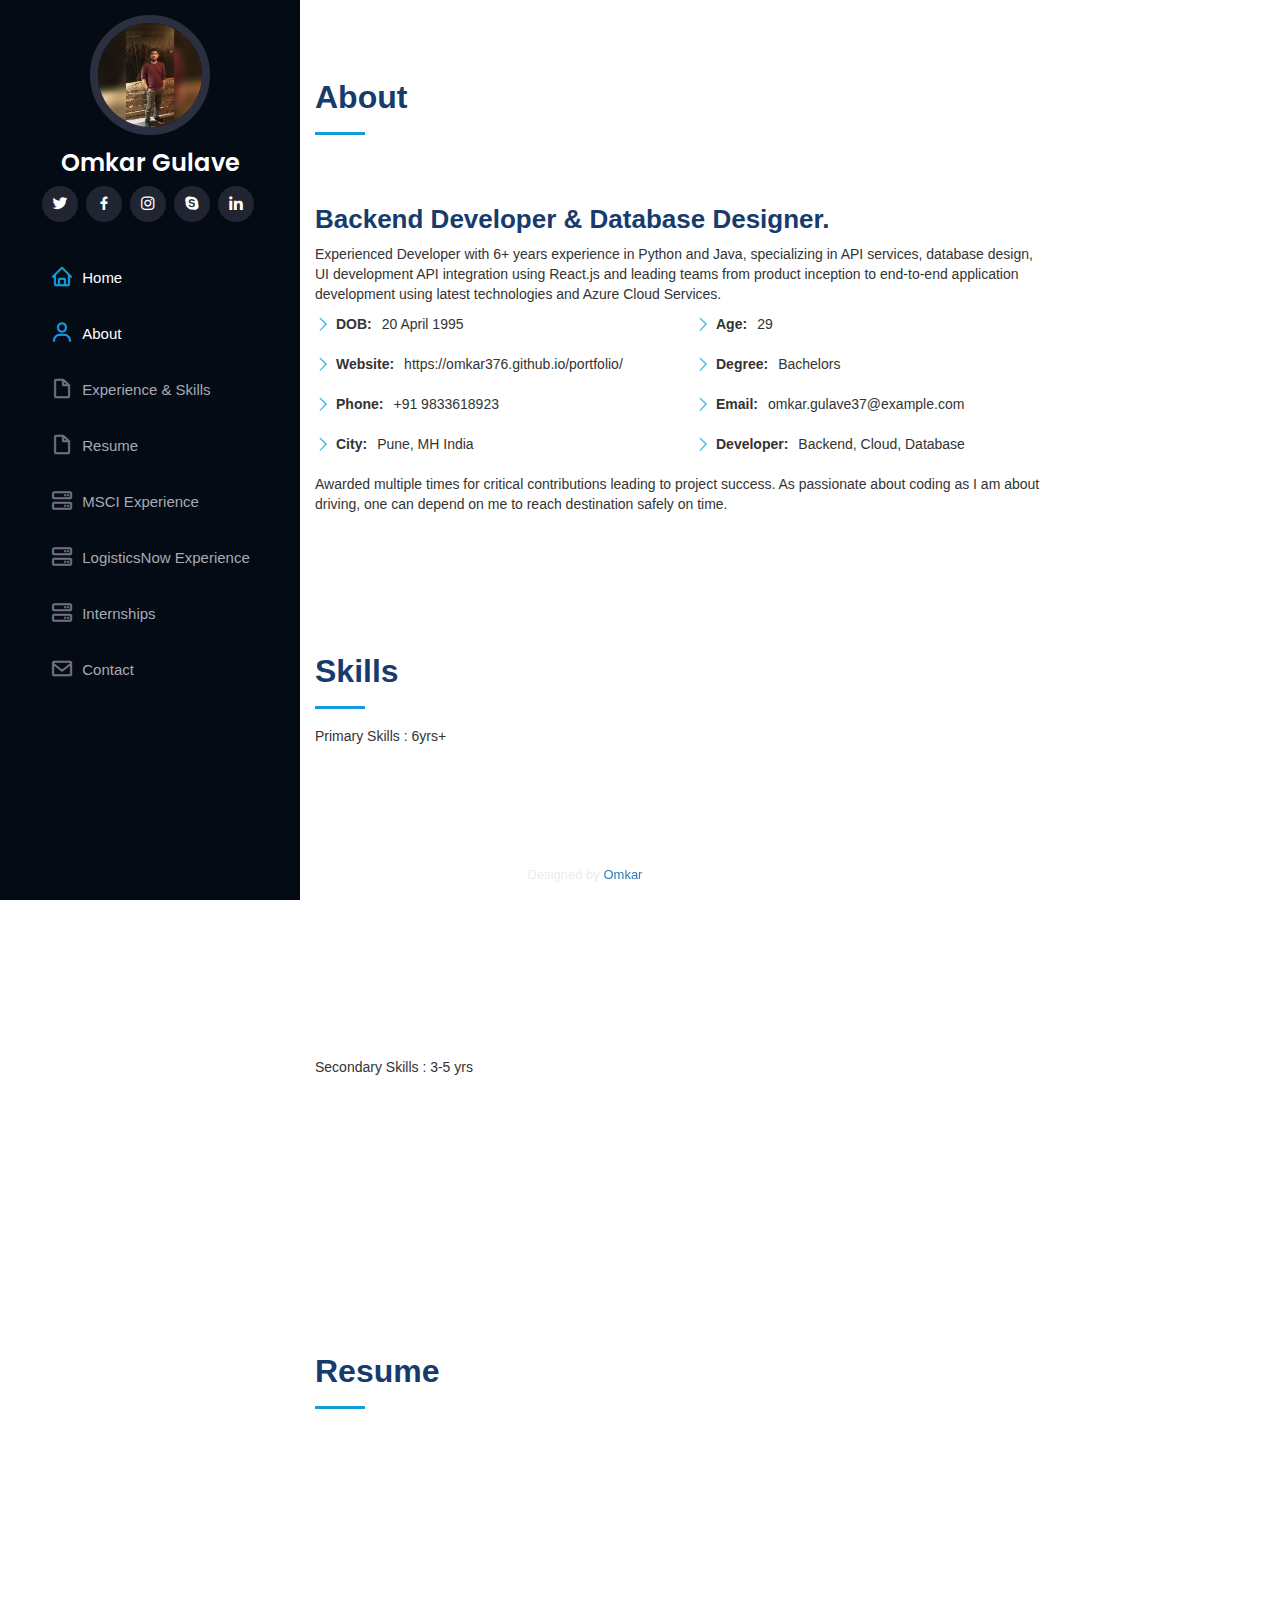
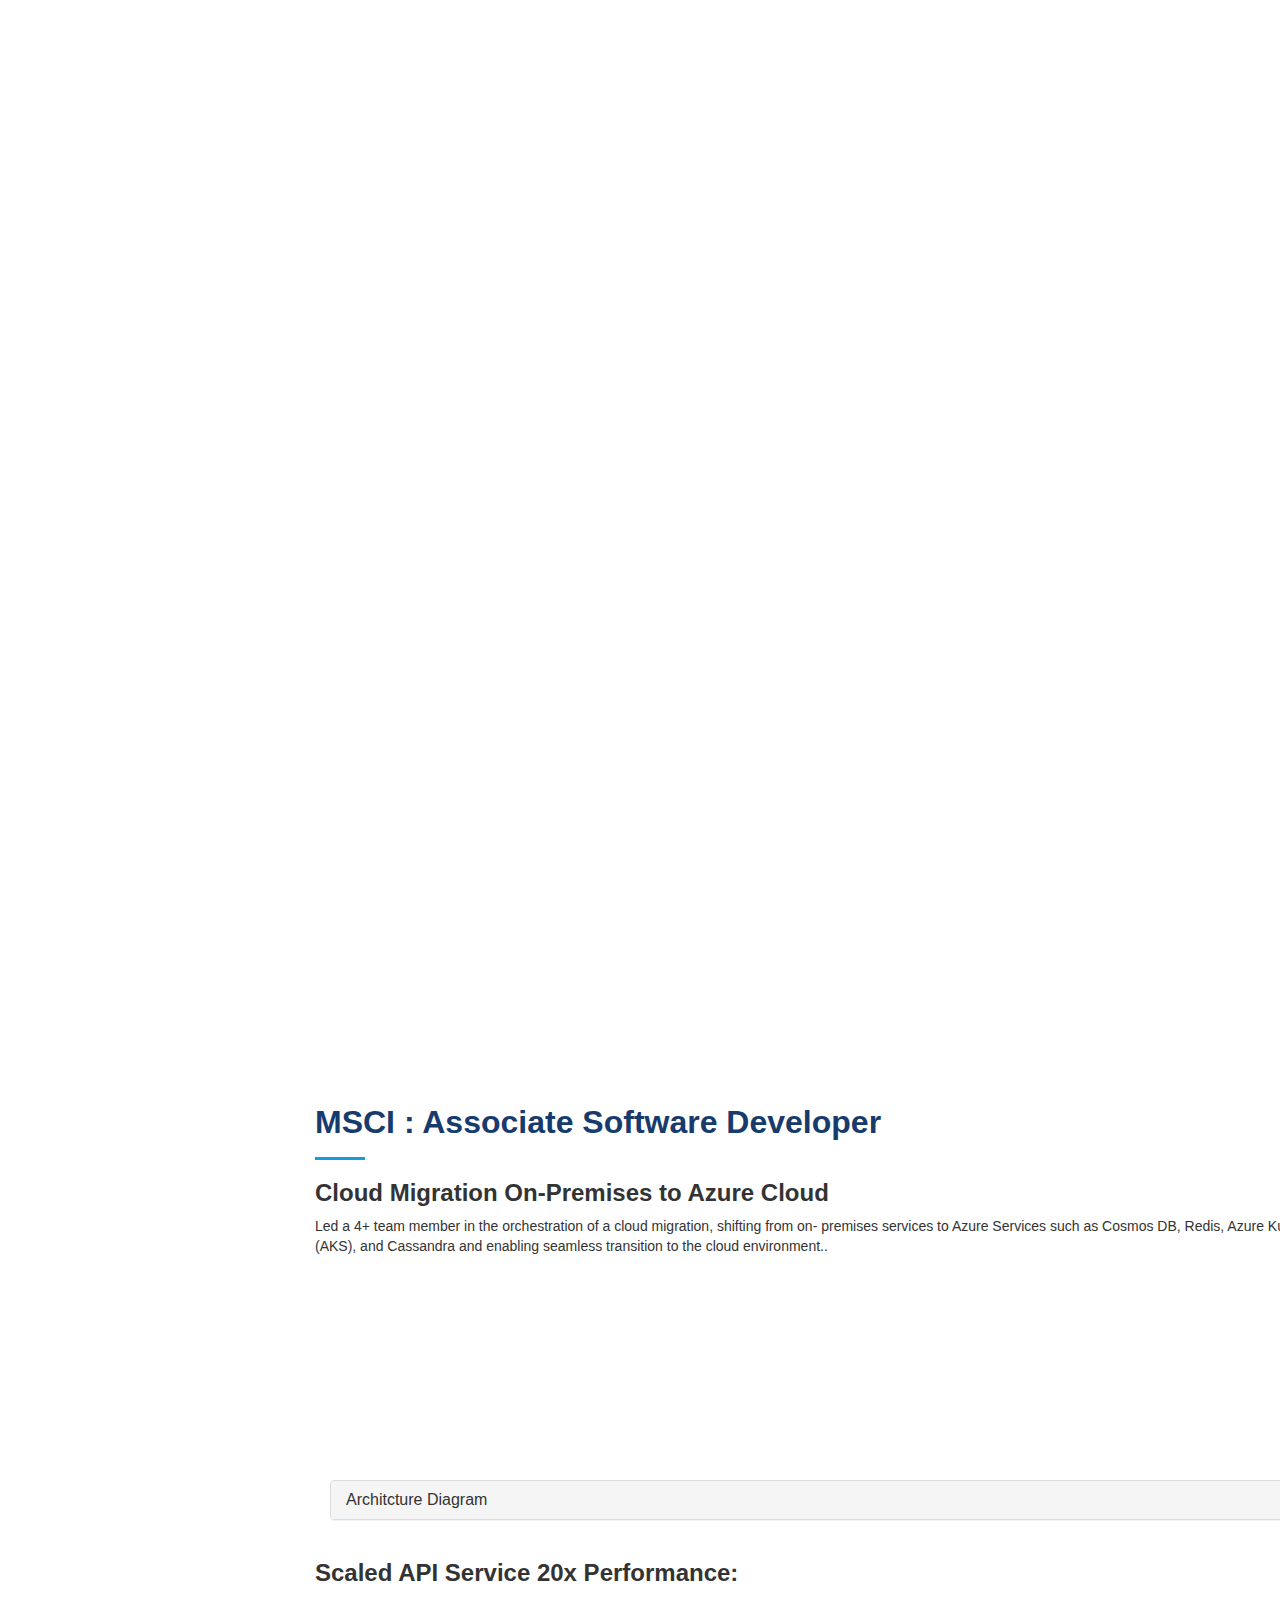
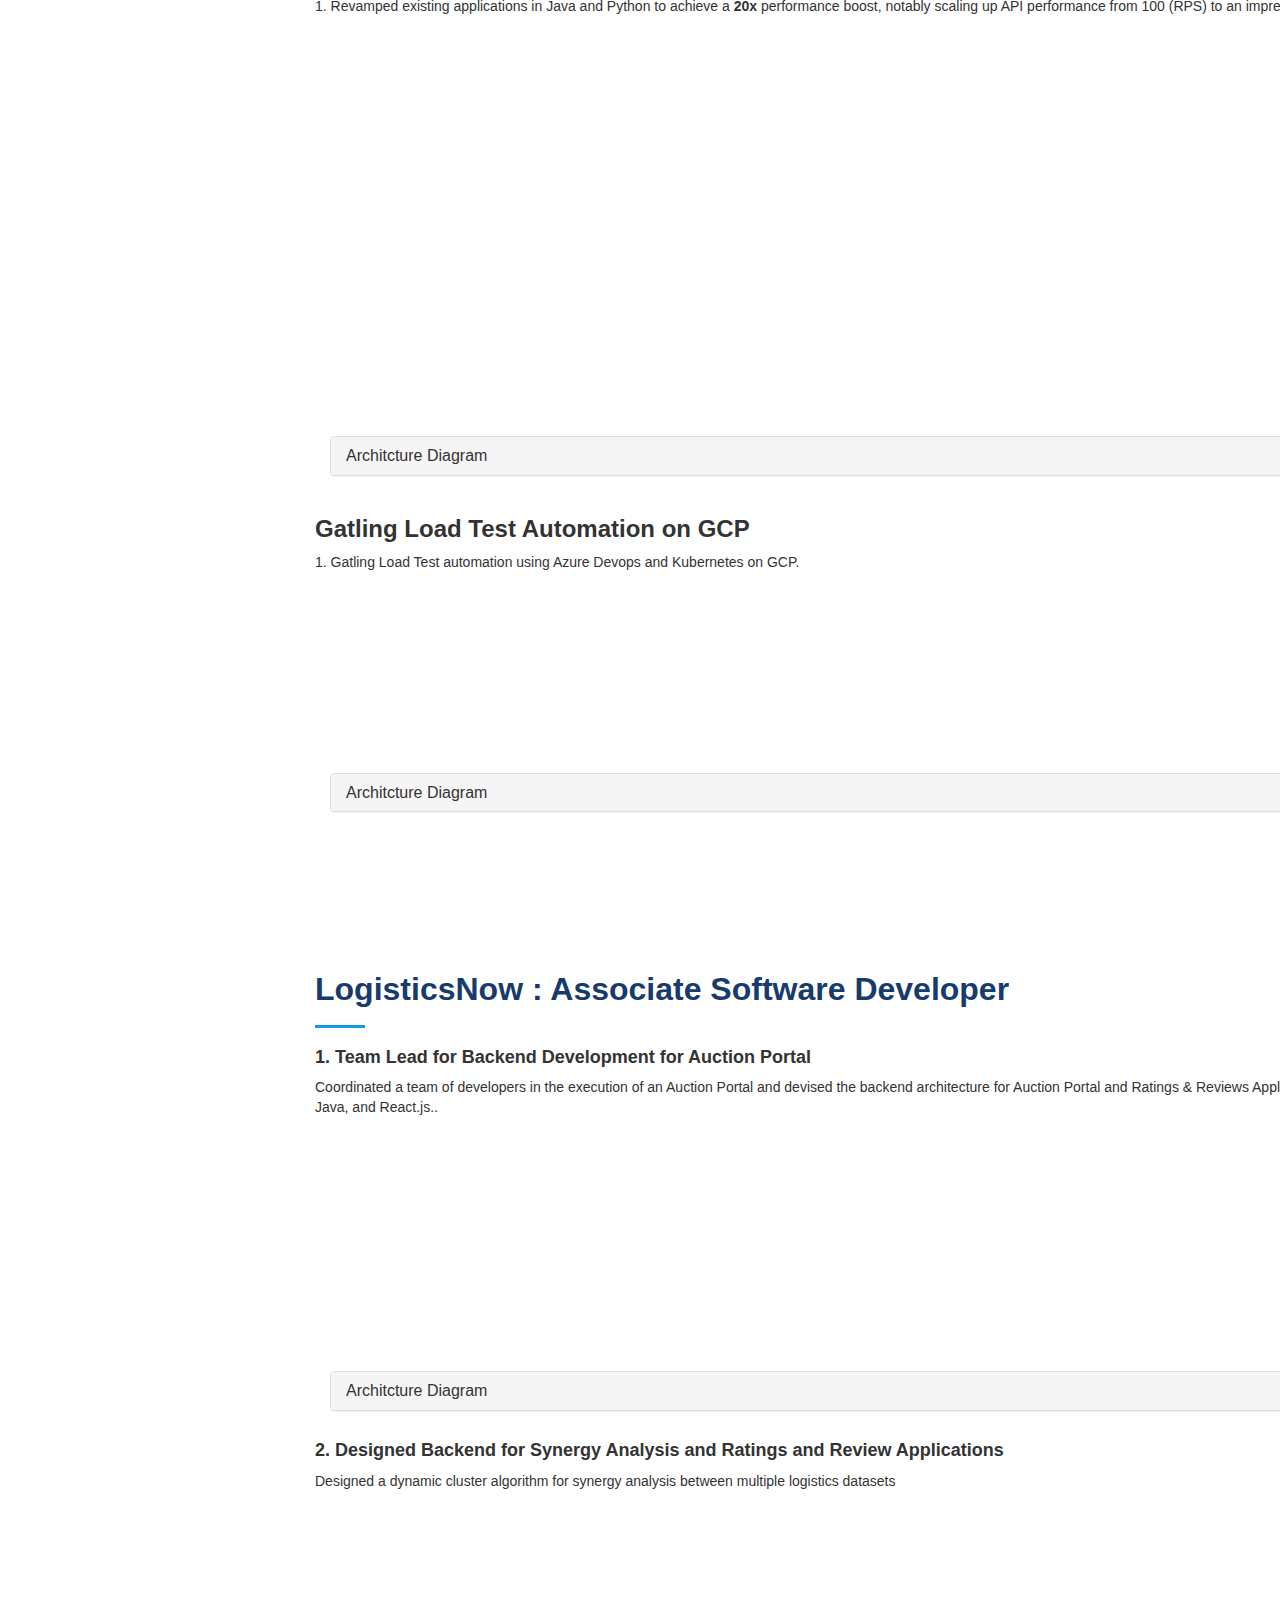
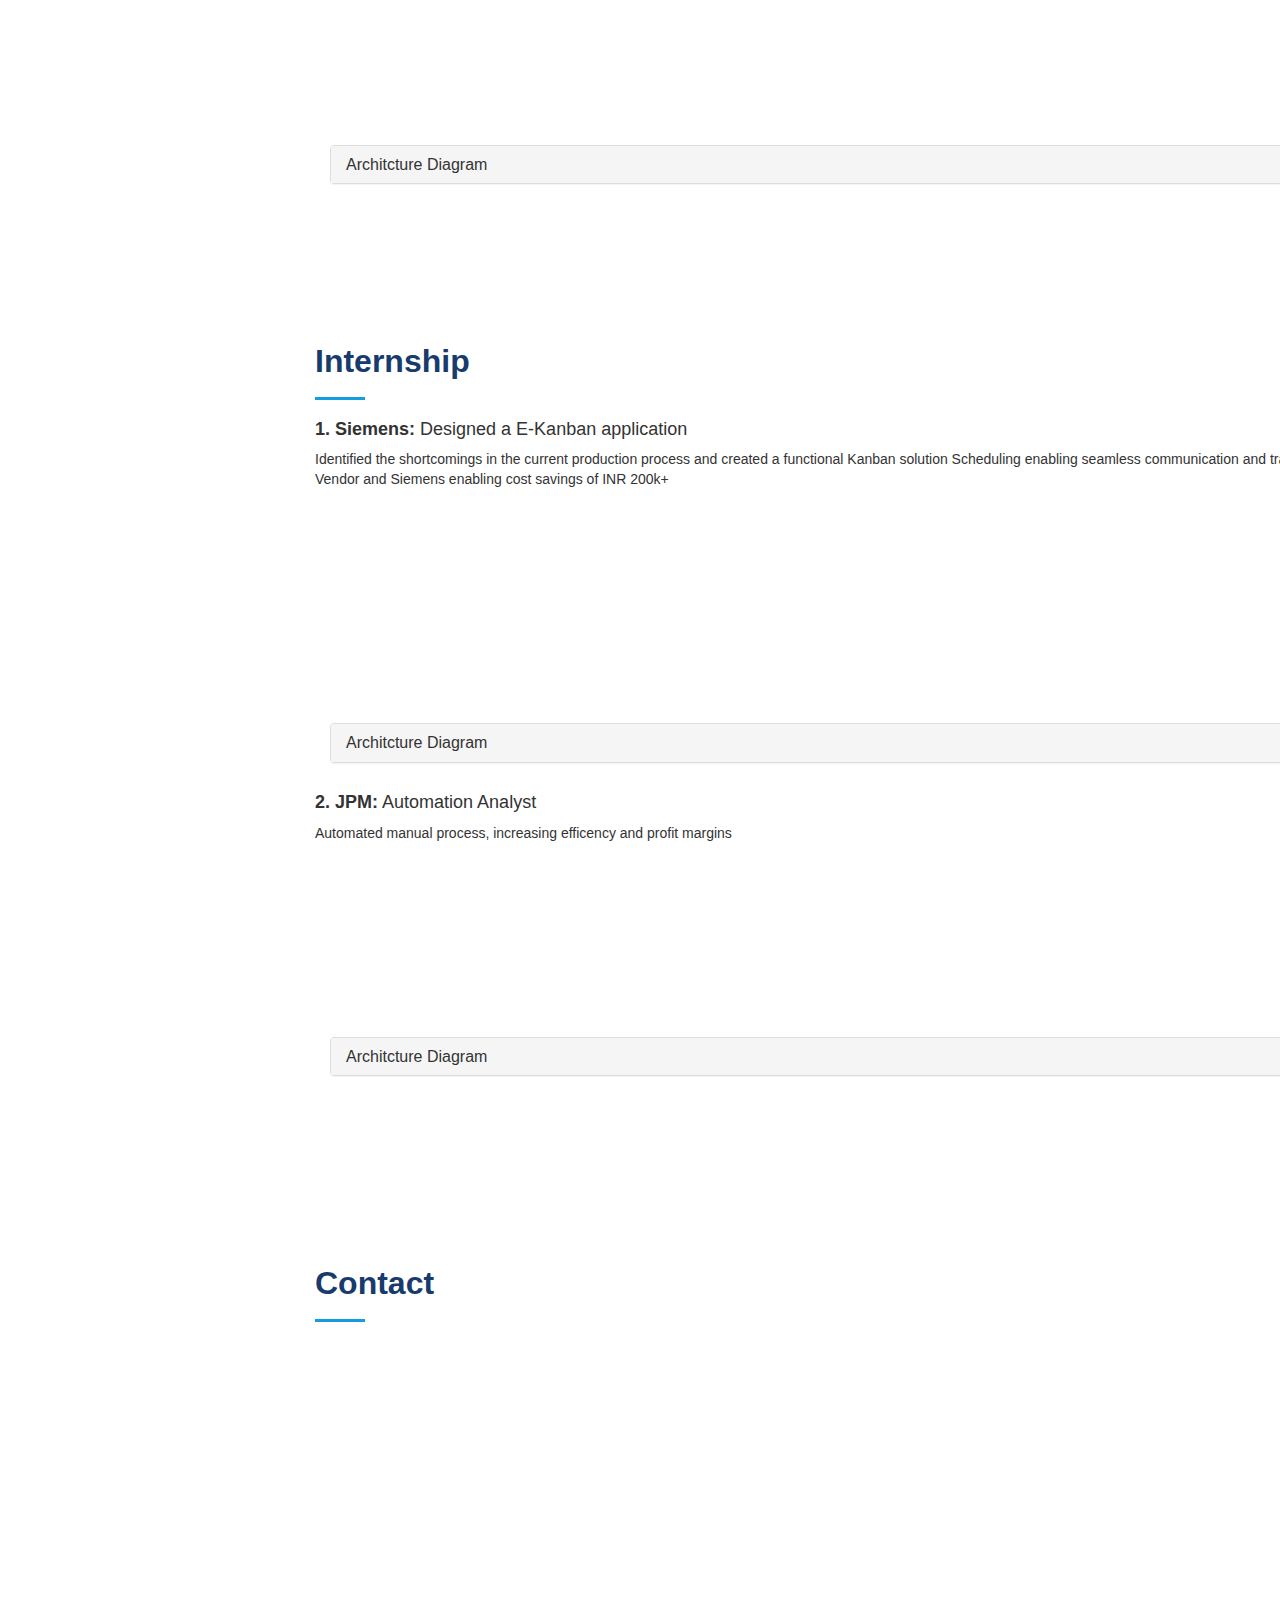
==== commit 1cd1e167: "Updates latest" ====
--- a/index.html
+++ b/index.html
@@ -26,6 +26,10 @@
 
   <!-- Template Main CSS File -->
   <link href="assets/css/style.css" rel="stylesheet">
+
+  <link rel="stylesheet" href="https://maxcdn.bootstrapcdn.com/bootstrap/3.4.1/css/bootstrap.min.css">
+  <script src="https://ajax.googleapis.com/ajax/libs/jquery/3.7.1/jquery.min.js"></script>
+  <script src="https://maxcdn.bootstrapcdn.com/bootstrap/3.4.1/js/bootstrap.min.js"></script>
 
   <!-- =======================================================
   * Template Name: iPortfolio
@@ -410,10 +414,10 @@
 
         <div class="section-title">
           <h2>MSCI : Associate Software Developer</h2>
-          <h5><strong>Cloud Migration On-Premises to Azure Cloud</strong></h2>
+          <h3><strong>Cloud Migration On-Premises to Azure Cloud</strong></h3>
           <p>Led a 4+ team member in the orchestration of a cloud migration, shifting from on- premises services to Azure Services such as Cosmos DB, Redis, Azure Kubernetes Service (AKS), and Cassandra and enabling seamless transition to the cloud
             environment..</p>
-          <img src="assets/img/azuremigration.png" alt="descriptive text" width="1100" height="550">
+          <!-- <img src="assets/img/azuremigration.png" alt="descriptive text" width="1100" height="550"> -->
         </div>
 
         <div class="row">
@@ -436,11 +440,28 @@
           </div>
         </div>
 
+        <div class="container">
+          <div class="panel-group">
+            <div class="panel panel-default">
+              <div class="panel-heading">
+                <h4 class="panel-title">
+                  <a data-toggle="collapse" href="#collapse567">Architcture Diagram</a>
+                </h4>
+              </div>
+              <div id="collapse567" class="panel-collapse collapse">
+                <div class="panel-body">
+          <img src="assets/img/azuremigration.png" alt="descriptive text" width="1100" height="550">
+
+                </div>
+              </div>
+            </div>
+          </div>
+        </div>
 
         <div class="section-title">
-          <h5><strong>Scaled API Service 20x:</strong></h2>
+          <h3><strong>Scaled API Service 20x Performance:</strong></h3>
           <p>1. Revamped existing applications in Java and Python to achieve a <strong>20x</strong> performance boost, notably scaling up API performance from 100 (RPS) to an impressive 2000 (RPS).</p>
-          <img src="assets/img/apiscale.png" alt="descriptive text" width="1100" height="450">
+          <!-- <img src="assets/img/apiscale.png" alt="descriptive text" width="1100" height="450"> -->
         </div>
 
         <div class="row">
@@ -478,12 +499,30 @@
           </div>
         </div>
 
+        <div class="container">
+          <div class="panel-group">
+            <div class="panel panel-default">
+              <div class="panel-heading">
+                <h4 class="panel-title">
+                  <a data-toggle="collapse" href="#collapse568">Architcture Diagram</a>
+                </h4>
+              </div>
+              <div id="collapse568" class="panel-collapse collapse">
+                <div class="panel-body">
+                    <img src="assets/img/apiscale.png" alt="descriptive text" width="1100" height="450">
+
+                </div>
+              </div>
+            </div>
+          </div>
+        </div>
+
 
         <!-- Gatling on GCP -->
         <div class="section-title">
-          <h5><strong>Gatling Load Test Automation on GCP</strong></h2>
+          <h3><strong>Gatling Load Test Automation on GCP</strong></h3>
           <p>1. Gatling Load Test automation using Azure Devops and Kubernetes on GCP.</p>
-          <img src="assets/img/gatling.png" alt="descriptive text" width="1100" height="450">
+          <!-- <img src="assets/img/gatling.png" alt="descriptive text" width="1100" height="450"> -->
         </div>
 
         <div class="row">
@@ -506,6 +545,25 @@
               <p class="description">Integrated Azure Pipelines to Kubernetes Nodespool scale and deployment scale up for load test for a given scenario. Other teams find this feature very useful </p>
             </div>
           </div>
+
+          <div class="container">
+            <div class="panel-group">
+              <div class="panel panel-default">
+                <div class="panel-heading">
+                  <h4 class="panel-title">
+                    <a data-toggle="collapse" href="#collapse5">Architcture Diagram</a>
+                  </h4>
+                </div>
+                <div id="collapse5" class="panel-collapse collapse">
+                  <div class="panel-body">
+                        <img src="assets/img/gatling.png" alt="descriptive text" width="1100" height="450">
+
+                  </div>
+                </div>
+              </div>
+            </div>
+          </div>
+
       </div>
     </section><!-- End Services Section -->
 
@@ -516,11 +574,11 @@
     
             <div class="section-title">
               <h2>LogisticsNow : Associate Software Developer</h2>
-              <h5><strong>Team Lead for Backend Development for Auction Portal</strong></h2>
+              <h4><strong>1. Team Lead for Backend Development for Auction Portal</strong></h4>
               <p>Coordinated a team of developers in the execution of an Auction Portal and
                 devised the backend architecture for Auction Portal and Ratings & Reviews Application using
                 Python, Java, and React.js..</p>
-              <img src="assets/img/auctionportal.png" alt="descriptive text" width="1300" height="550">
+              <!-- <img src="assets/img/auctionportal.png" alt="descriptive text" width="1300" height="550"> -->
             </div>
     
             <div class="row">
@@ -542,19 +600,37 @@
                 <p class="description">For real time communication used signalR to push events from azure functions to client using mongodb as the datasource</p>
               </div>
             </div>
+
+            <div class="container">
+              <div class="panel-group">
+                <div class="panel panel-default">
+                  <div class="panel-heading">
+                    <h4 class="panel-title">
+                      <a data-toggle="collapse" href="#collapse25">Architcture Diagram</a>
+                    </h4>
+                  </div>
+                  <div id="collapse25" class="panel-collapse collapse">
+                    <div class="panel-body">
+                      <img src="assets/img/auctionportal.png" alt="descriptive text" width="1300" height="550">
+
+                    </div>
+                  </div>
+                </div>
+              </div>
+            </div>
     
     
             <div class="section-title">
-              <h5><strong>Designed Backend for Synergy Analysis and Ratings and Review Applications</strong></h2>
+              <h4><strong>2. Designed Backend for Synergy Analysis and Ratings and Review Applications</strong></h4>
               <p>Designed a dynamic cluster algorithm for synergy analysis between multiple logistics datasets</p>
-              <img src="assets/img/clustering.png" alt="descriptive text" width="1100" height="450">
+              <!-- <img src="assets/img/clustering.png" alt="descriptive text" width="1100" height="450"> -->
             </div>
     
             <div class="row">
               <div class="col-lg-4 col-md-6 icon-box" data-aos="fade-up" data-aos-delay="200">
                 <div class="icon"><i class="bi bi-bar-chart"></i></div>
                 <h4 class="title"><a href="">Tech Stack</a></h4>
-                <div><img src="assets/icon/techstack3.png" alt="Icon"  style="width: 300px; height: 120px;"></i></div>
+                <div><img src="assets/icon/techstack3.png" alt="Icon"  style="width: 375px; height: 150px;"></i></div>
               </div>
     
               <div class="col-lg-4 col-md-6 icon-box" data-aos="fade-up">
@@ -570,6 +646,24 @@
               </div>
     
             </div>
+
+            <div class="container">
+              <div class="panel-group">
+                <div class="panel panel-default">
+                  <div class="panel-heading">
+                    <h4 class="panel-title">
+                      <a data-toggle="collapse" href="#collapse256">Architcture Diagram</a>
+                    </h4>
+                  </div>
+                  <div id="collapse256" class="panel-collapse collapse">
+                    <div class="panel-body">
+                         <img src="assets/img/clustering.png" alt="descriptive text" width="1100" height="450">
+
+                    </div>
+                  </div>
+                </div>
+              </div>
+            </div>
         </section>
 
 
@@ -579,11 +673,11 @@
     
             <div class="section-title">
               <h2>Internship</h2>
-              <h5><strong>Siemens: Designed a E-Kanban application</strong></h2>
+              <h4><strong>1. Siemens:</strong> Designed a E-Kanban application</h4>
               <p>Identified the shortcomings in the current production process and created a
                 functional Kanban solution Scheduling enabling seamless communication and
                 transparency between Vendor and Siemens enabling cost savings of INR 200k+</p>
-              <img src="assets/img/ekanban.png" alt="descriptive text" width="1300" height="550">
+              <!-- <img src="assets/img/ekanban.png" alt="descriptive text" width="1300" height="550"> -->
             </div>
     
             <div class="row">
@@ -605,15 +699,31 @@
                 <p class="description">Designed and Developed a application for siemens and vendor using .NET, python and MySQL. Awarded high distinctive grade (10 pointer) for the internship project.</p>
               </div>
             </div>
+
+            <div class="container">
+              <div class="panel-group">
+                <div class="panel panel-default">
+                  <div class="panel-heading">
+                    <h4 class="panel-title">
+                      <a data-toggle="collapse" href="#collapse2">Architcture Diagram</a>
+                    </h4>
+                  </div>
+                  <div id="collapse2" class="panel-collapse collapse">
+                    <div class="panel-body">
+                        <img src="assets/img/ekanban.png" alt="descriptive text" width="1300" height="550">
+
+                    </div>
+                  </div>
+                </div>
+              </div>
+            </div>
     
     
             <div class="section-title">
-              <h5><strong>JPM: Automation Analyst</strong></h2>
+              <h4><strong>2. JPM:</strong> Automation Analyst</h4>
               <p>Automated manual process, increasing efficency and profit margins</p>
-              <img src="assets/img/jpm-automation.png" alt="descriptive text" width="600" height="270">
-              <img src="assets/img/jpm-order-processing.png" alt="descriptive text" width="600" height="270">
-
-            </div>
+              <!-- <img src="assets/img/jpm-automation.png" alt="descriptive text" width="600" height="270"> -->
+              <!-- <img src="assets/img/jpm-order-processing.png" alt="descriptive text" width="600" height="270"> -->
     
             <div class="row">
               <div class="col-lg-4 col-md-6 icon-box" data-aos="fade-up" data-aos-delay="200">
@@ -637,6 +747,27 @@
               </div>
     
             </div>
+            
+            <div class="container">
+              <div class="panel-group">
+                <div class="panel panel-default">
+                  <div class="panel-heading">
+                    <h4 class="panel-title">
+                      <a data-toggle="collapse" href="#collapse1">Architcture Diagram</a>
+                    </h4>
+                  </div>
+                  <div id="collapse1" class="panel-collapse collapse">
+                    <div class="panel-body">
+                      <img src="assets/img/jpm-automation.png" alt="descriptive text" width="550" height="270">
+                      <img src="assets/img/jpm-order-processing.png" alt="descriptive text" width="550" height="270">
+
+                    </div>
+                  </div>
+                </div>
+              </div>
+            </div>
+          </div>
+          </div>
         </section>
 
     <!-- ======= Testimonials Section ======= -->
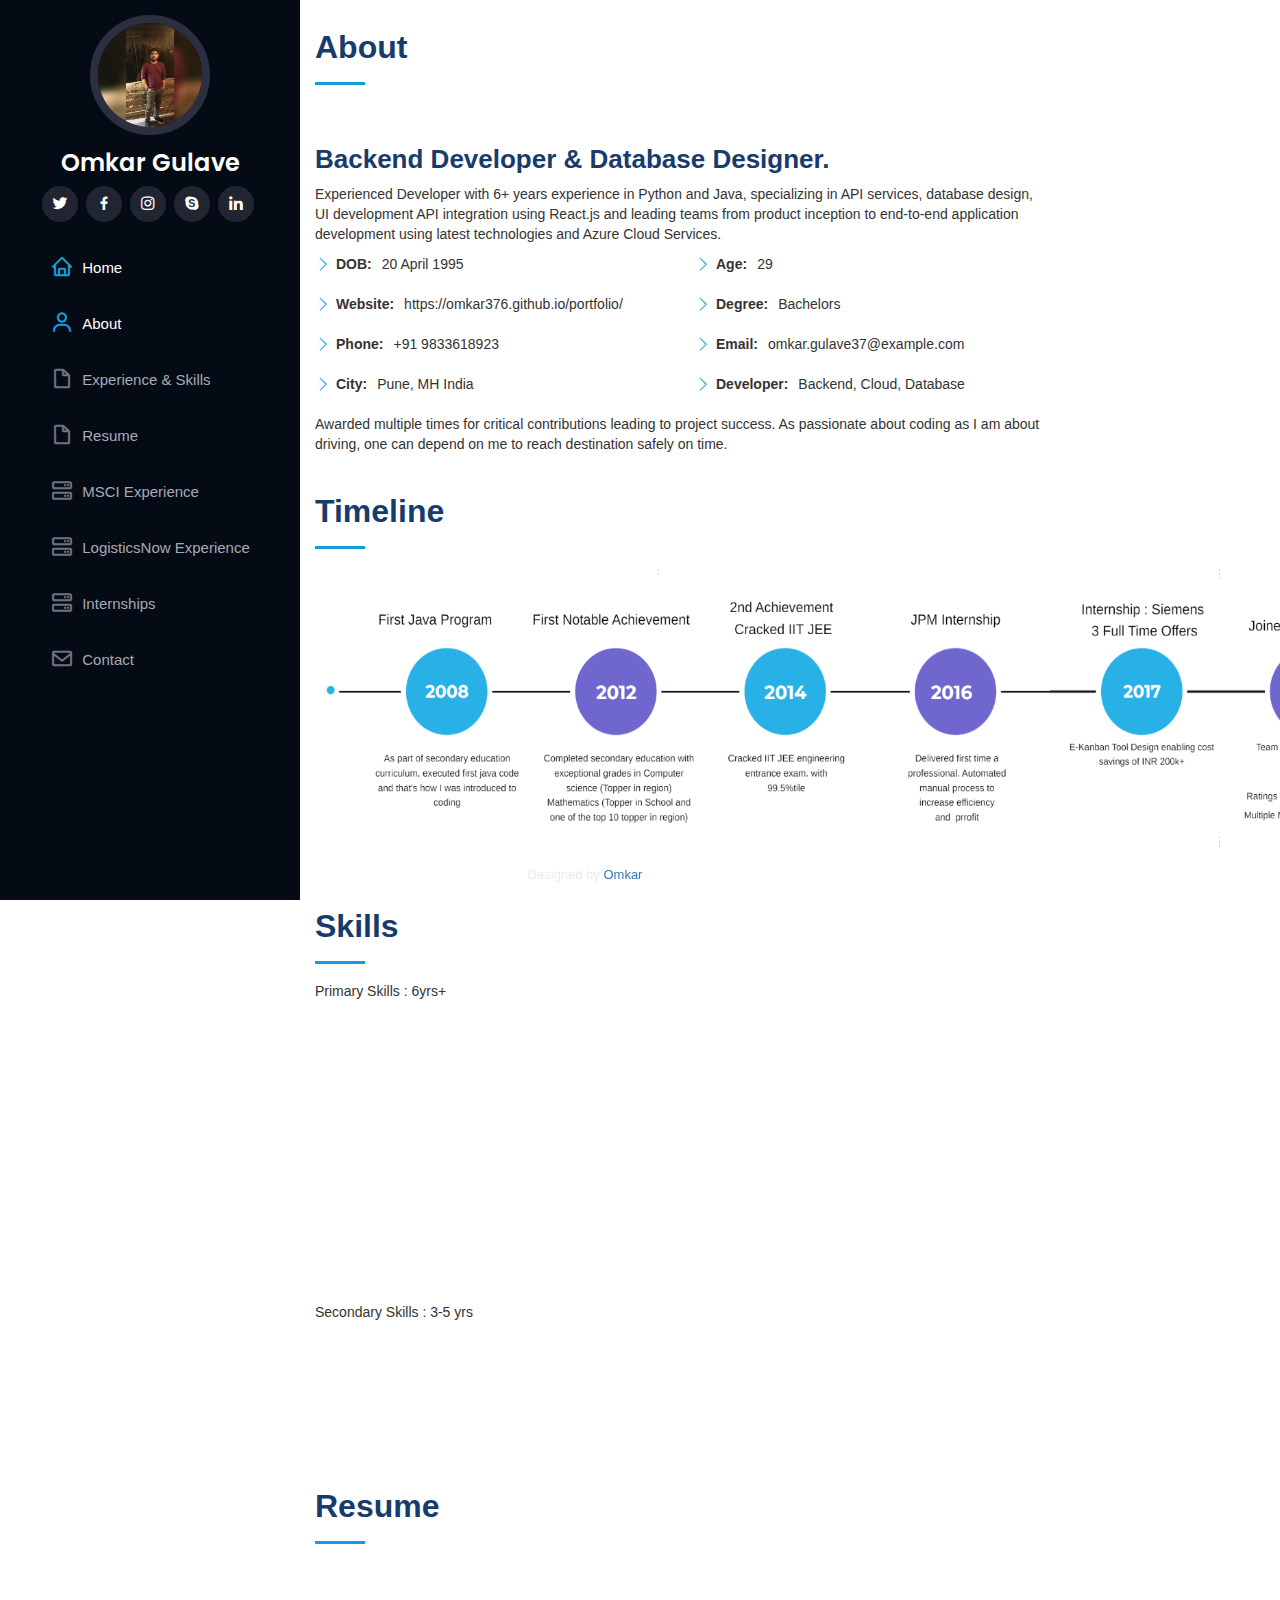
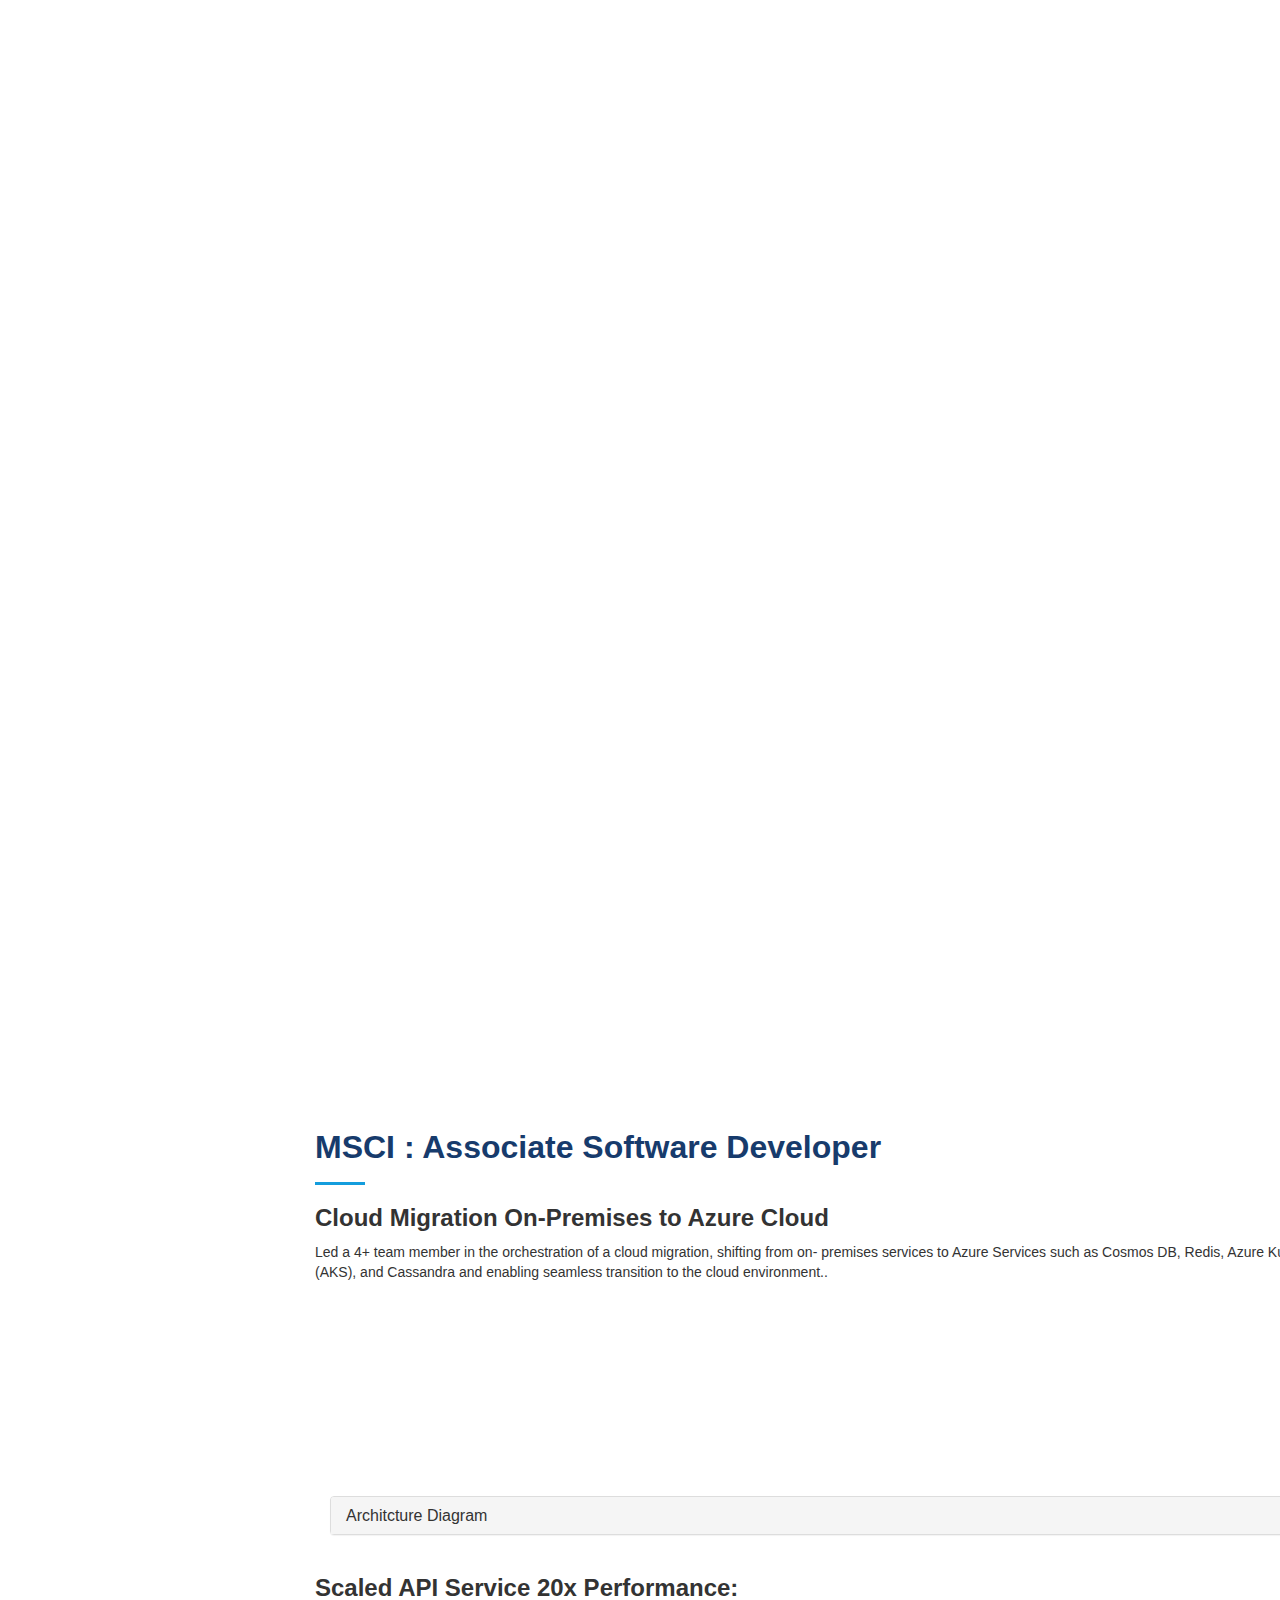
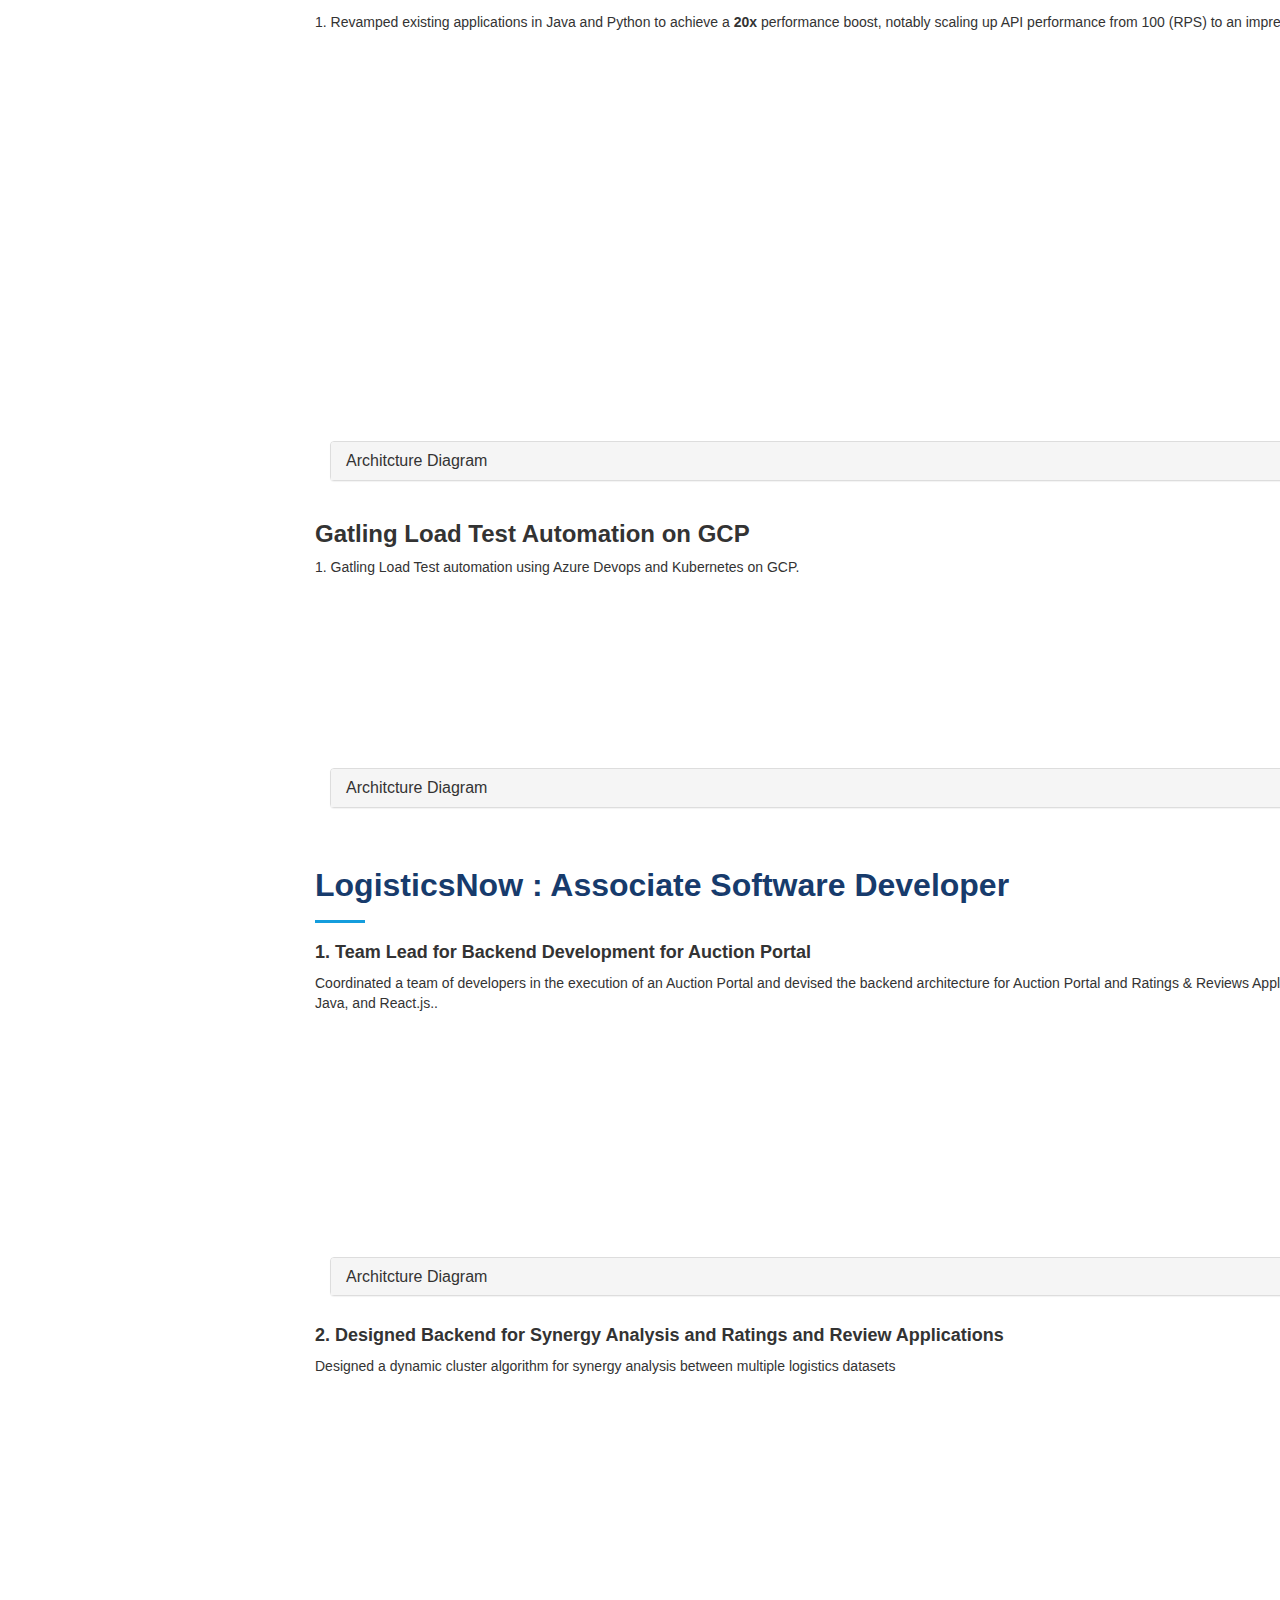
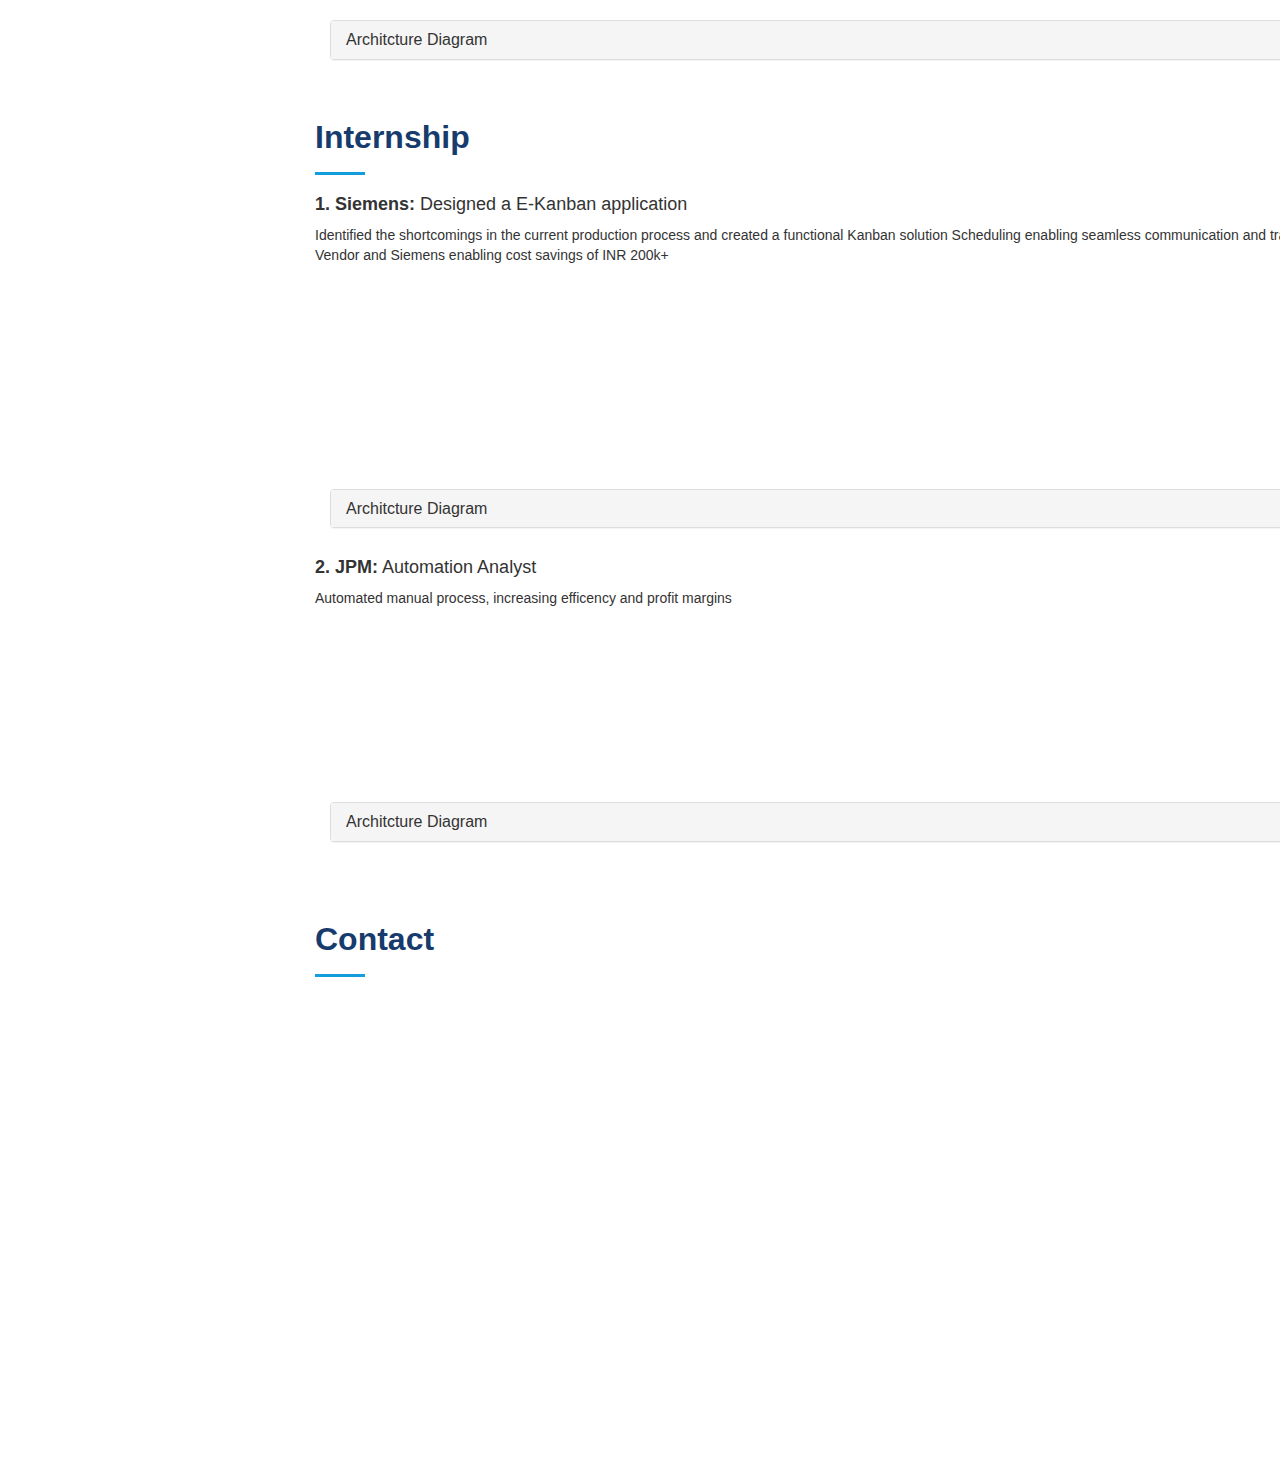
==== commit 47037bb1: "Updates latest" ====
--- a/index.html
+++ b/index.html
@@ -130,8 +130,17 @@
 
       </div>
     </section><!-- End About Section -->
-
-   
+    <!-- ======= About Section ======= -->
+    <section id="timeline" class="about">
+      <div class="container">
+
+        <div class="section-title">
+          <h2>Timeline</h2>
+          <img src="assets/img/timeline.png" alt="descriptive text" width="1300" height="280">
+
+        </div>
+      </div>
+    </section>
     <!-- ======= Skills Section ======= -->
         <!-- ======= Services Section ======= -->
         <section id="skills" class="services">
--- a/assets/css/style.css
+++ b/assets/css/style.css
@@ -133,8 +133,8 @@
 
 .container,
 .container-fluid {
-  padding-left: 30px;
-  padding-right: 30px;
+  padding-left: 20px;
+  padding-right: 20px;
 }
 
 @media (max-width: 1199px) {
@@ -158,7 +158,7 @@
 --------------------------------------------------------------*/
 /* Desktop Navigation */
 .nav-menu {
-  padding: 30px 0 0 0;
+  padding: 20px 0 0 0;
 }
 
 .nav-menu * {
@@ -299,7 +299,7 @@
   #hero h2 {
     font-size: 18px;
     line-height: 24px;
-    margin-bottom: 30px;
+    margin-bottom: 20px;
   }
 }
 
@@ -307,7 +307,7 @@
 # Sections General
 --------------------------------------------------------------*/
 section {
-  padding: 60px 0;
+  padding: 10px 0;
   overflow: hidden;
 }
 
@@ -316,7 +316,7 @@
 }
 
 .section-title {
-  padding-bottom: 30px;
+  padding-bottom: 20px;
 }
 
 .section-title h2 {
@@ -382,7 +382,7 @@
 # Facts
 --------------------------------------------------------------*/
 .facts {
-  padding-bottom: 30px;
+  padding-bottom: 20px;
 }
 
 .facts .count-box {
@@ -404,12 +404,12 @@
   display: block;
   font-weight: 700;
   color: #050d18;
-  margin-left: 60px;
+  margin-left: 30px;
 }
 
 .facts .count-box p {
   padding: 15px 0 0 0;
-  margin: 0 0 0 60px;
+  margin: 0 0 0 30px;
   font-family: "Raleway", sans-serif;
   font-size: 14px;
   color: #122f57;
@@ -433,7 +433,7 @@
 # Akills
 --------------------------------------------------------------*/
 .skills .progress {
-  height: 60px;
+  height: 30px;
   display: block;
   background: none;
   border-radius: 0;
@@ -531,7 +531,7 @@
 # Portfolio
 --------------------------------------------------------------*/
 .portfolio .portfolio-item {
-  margin-bottom: 30px;
+  margin-bottom: 20px;
 }
 
 .portfolio #portfolio-flters {
@@ -590,7 +590,7 @@
   opacity: 1;
   left: 0;
   right: 0;
-  bottom: -60px;
+  bottom: -20px;
   z-index: 3;
   position: absolute;
   transition: all ease-in-out 0.3s;
@@ -869,7 +869,7 @@
 }
 
 .contact .info h4 {
-  padding: 0 0 0 60px;
+  padding: 0 0 0 30px;
   font-size: 22px;
   font-weight: 600;
   margin-bottom: 5px;
@@ -877,7 +877,7 @@
 }
 
 .contact .info p {
-  padding: 0 0 10px 60px;
+  padding: 0 0 10px 30px;
   margin-bottom: 20px;
   font-size: 14px;
   color: #173b6c;
@@ -888,7 +888,7 @@
 }
 
 .contact .info .social-links {
-  padding-left: 60px;
+  padding-left: 30px;
 }
 
 .contact .info .social-links a {
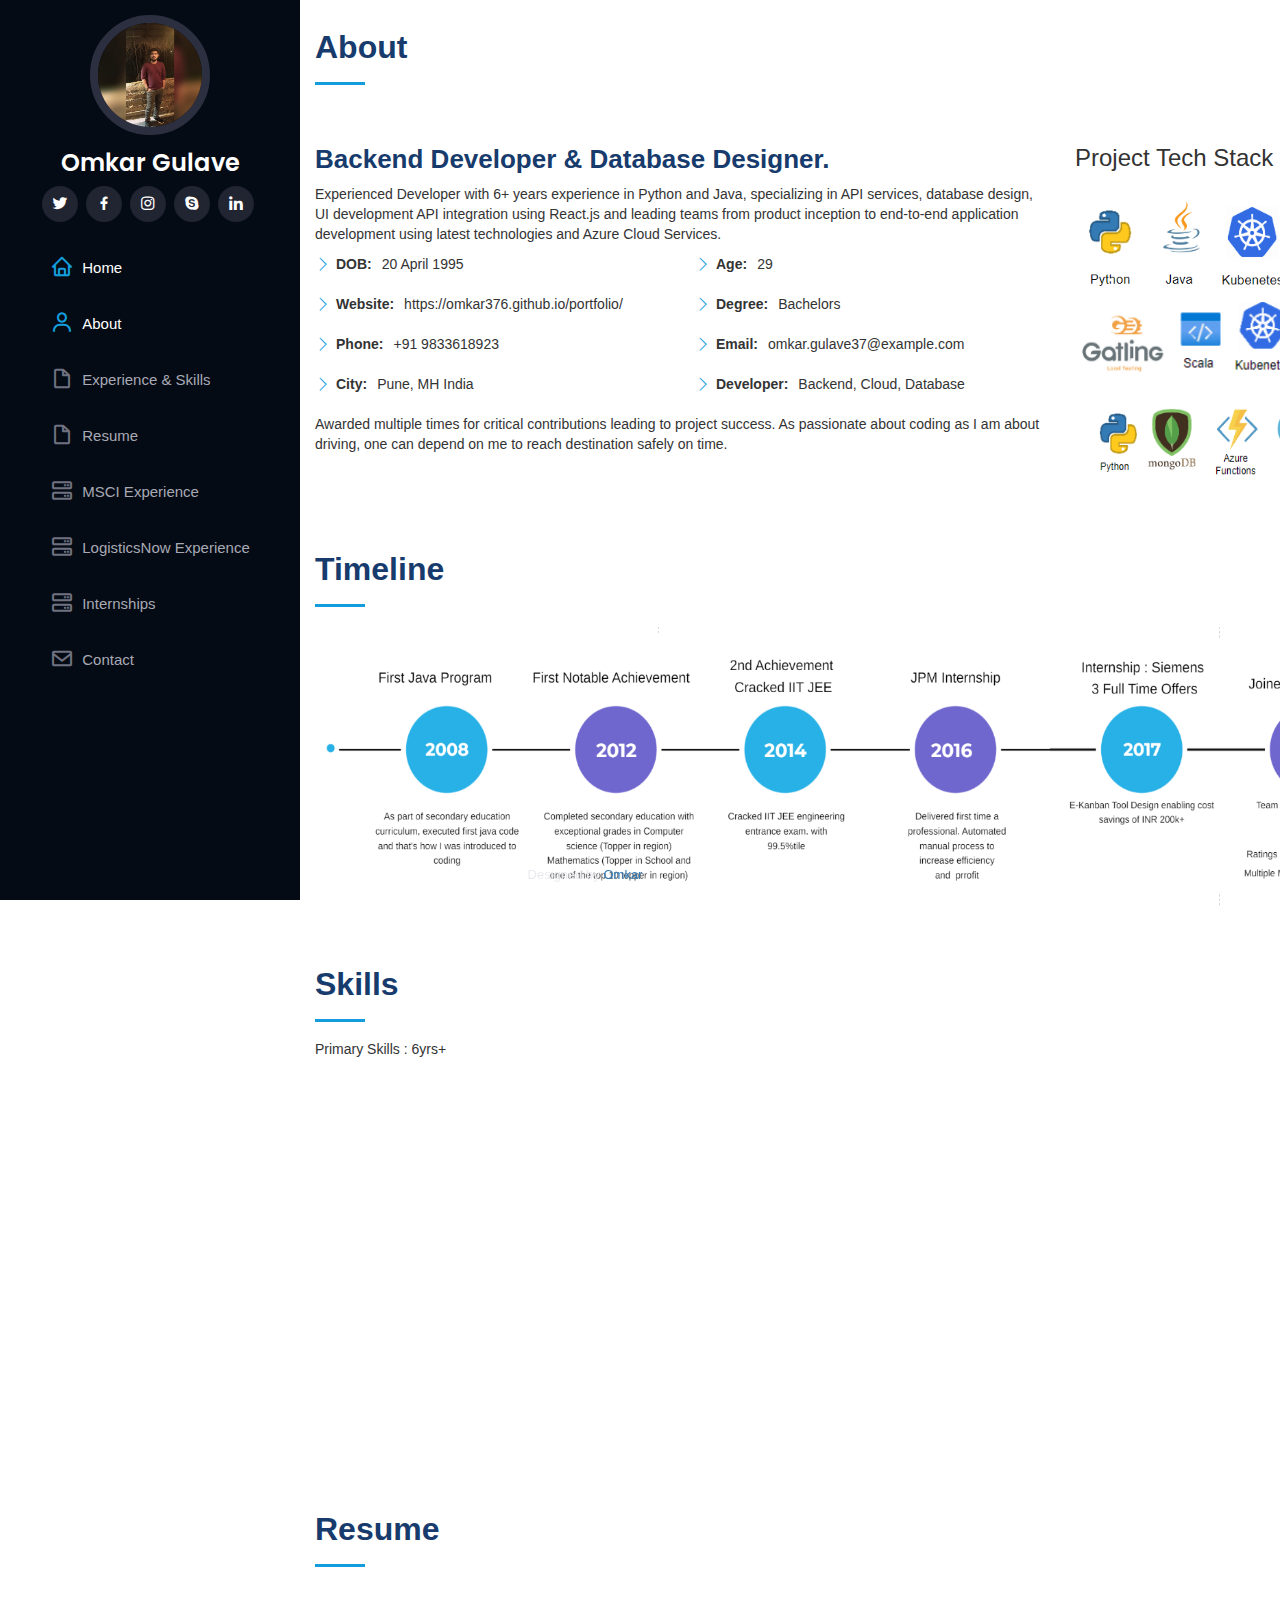
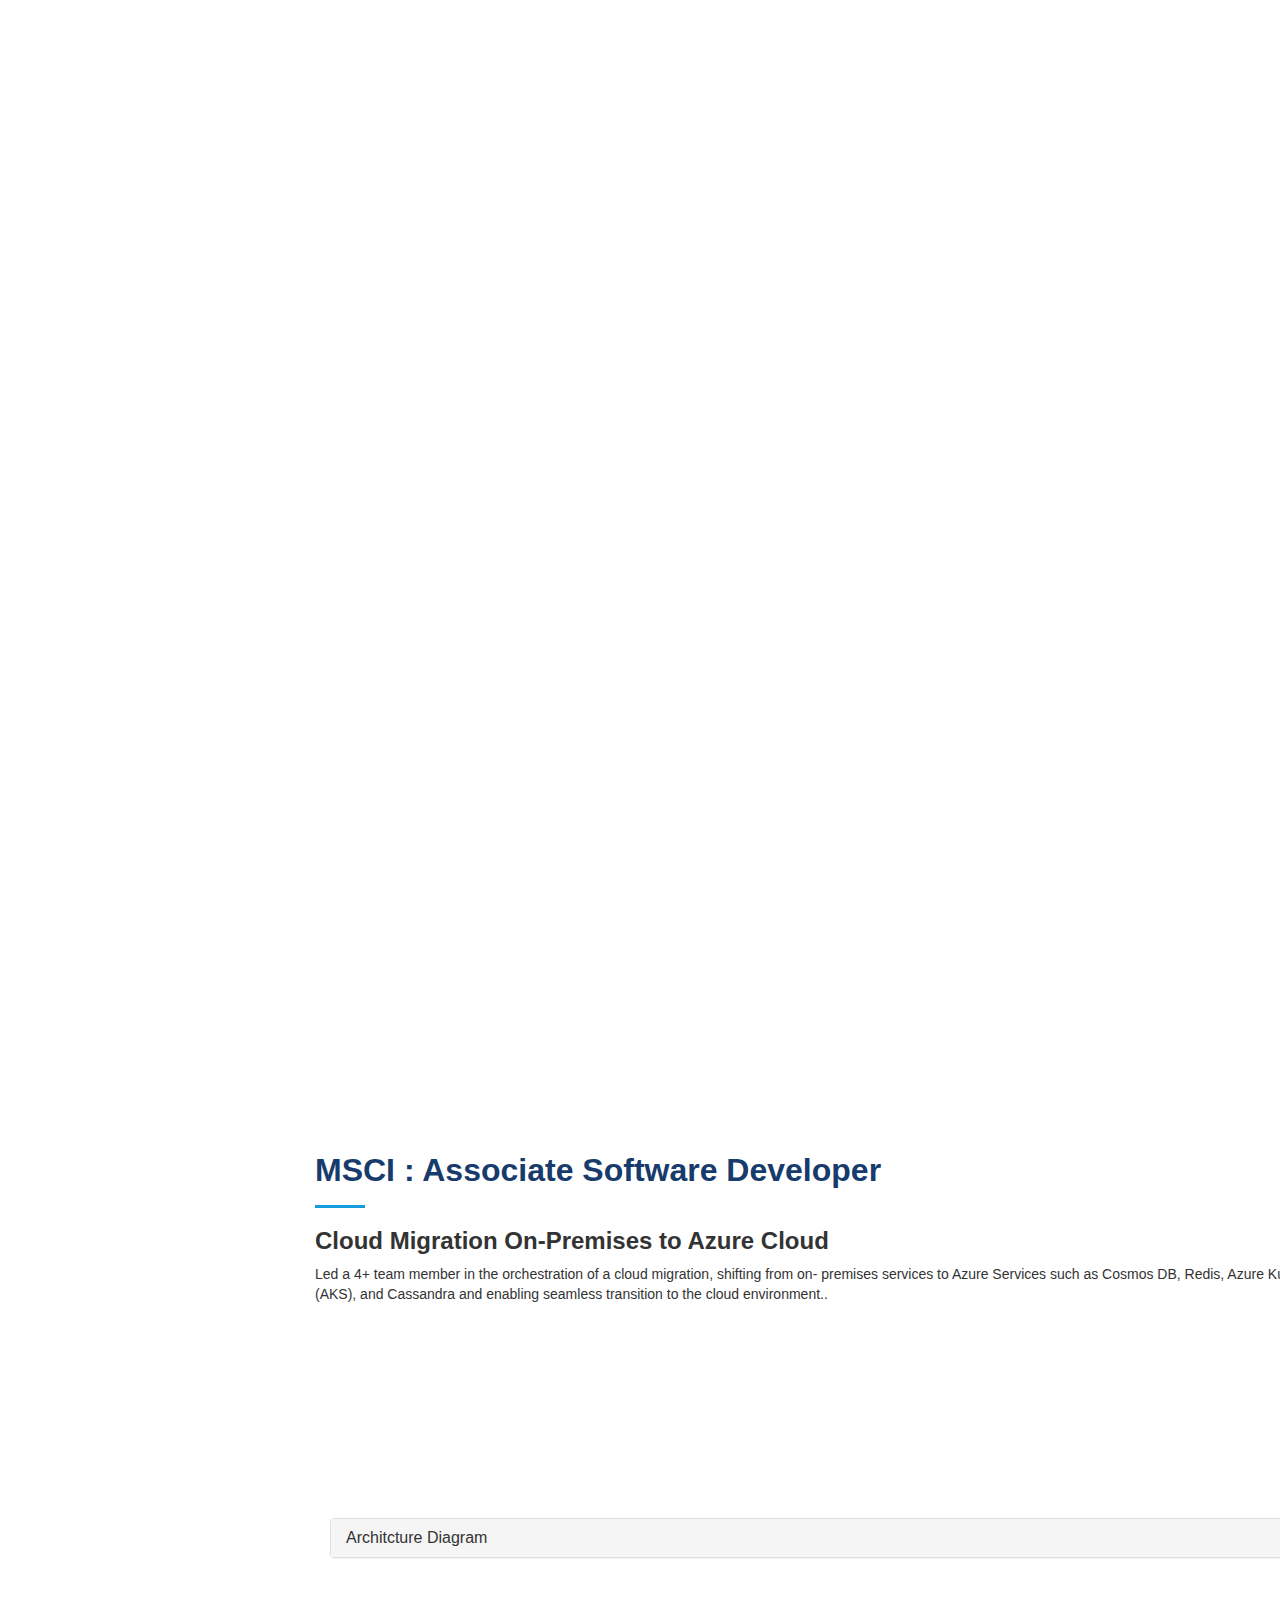
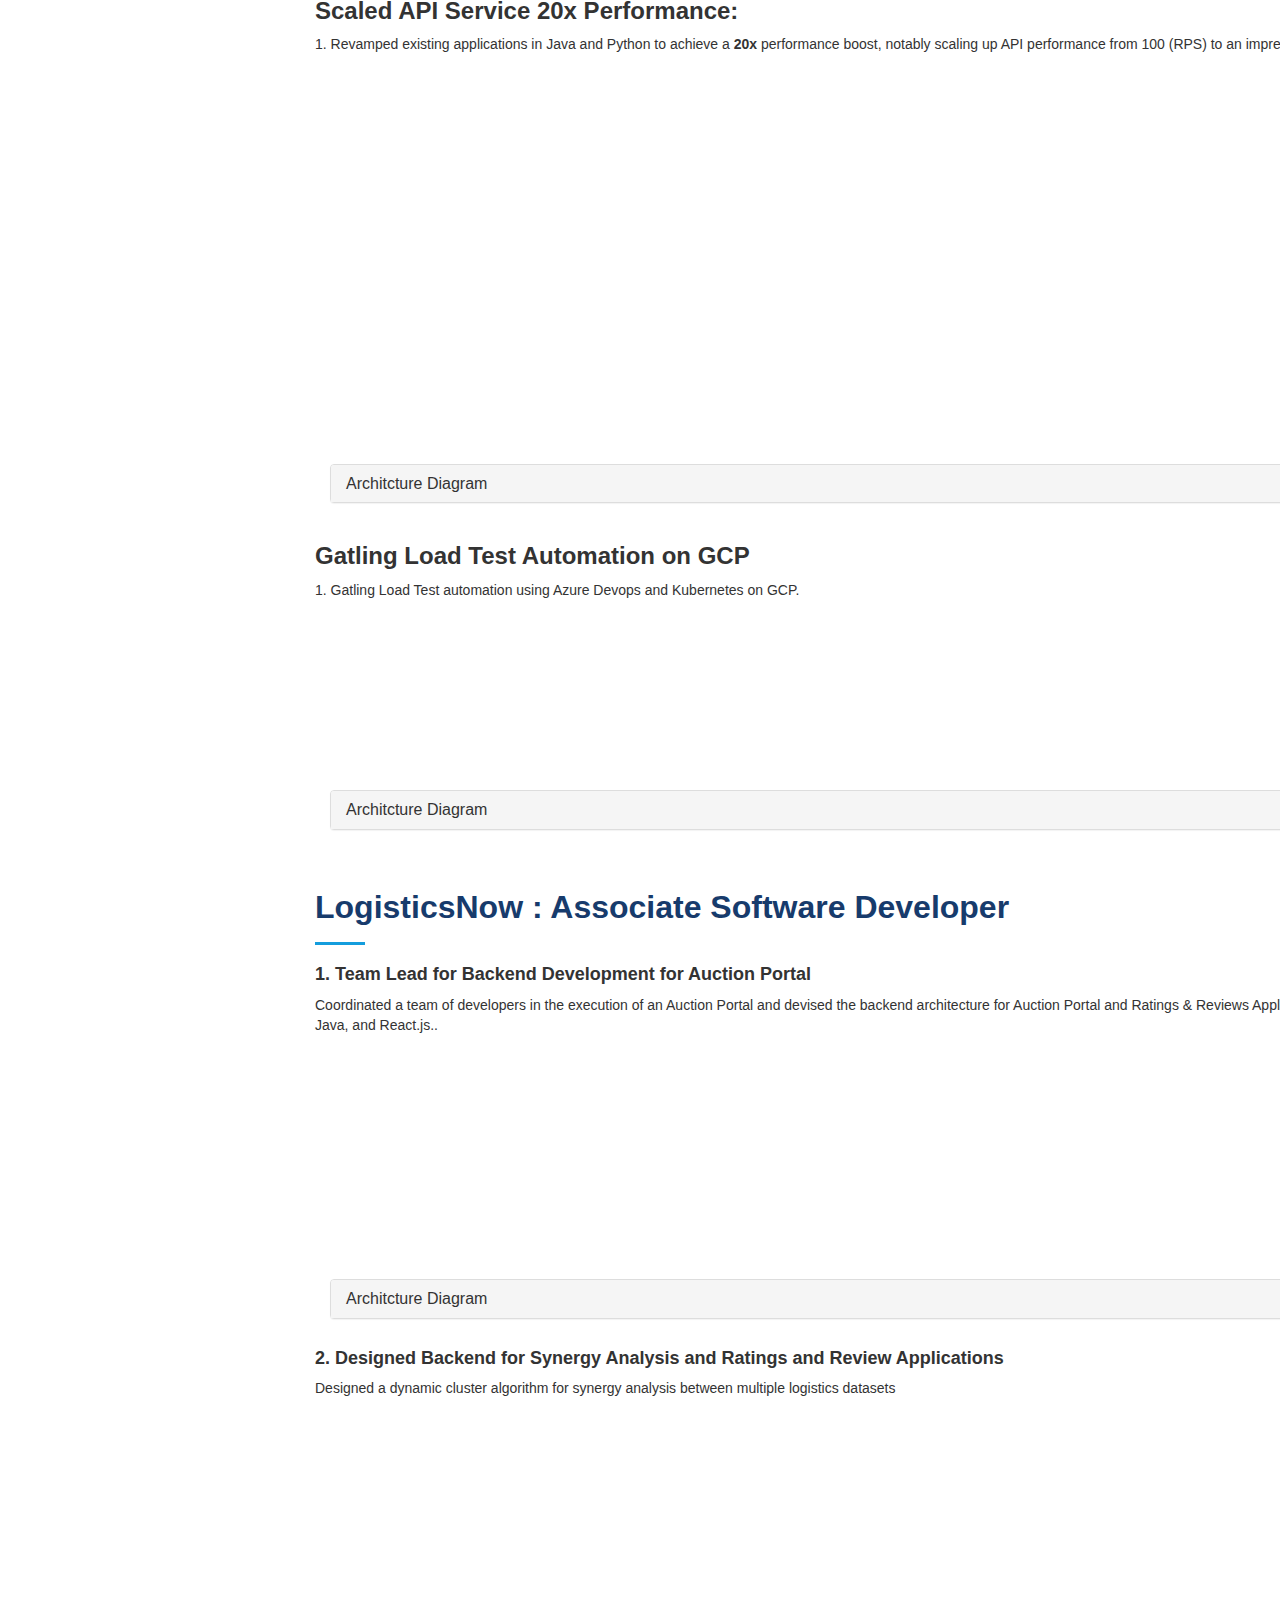
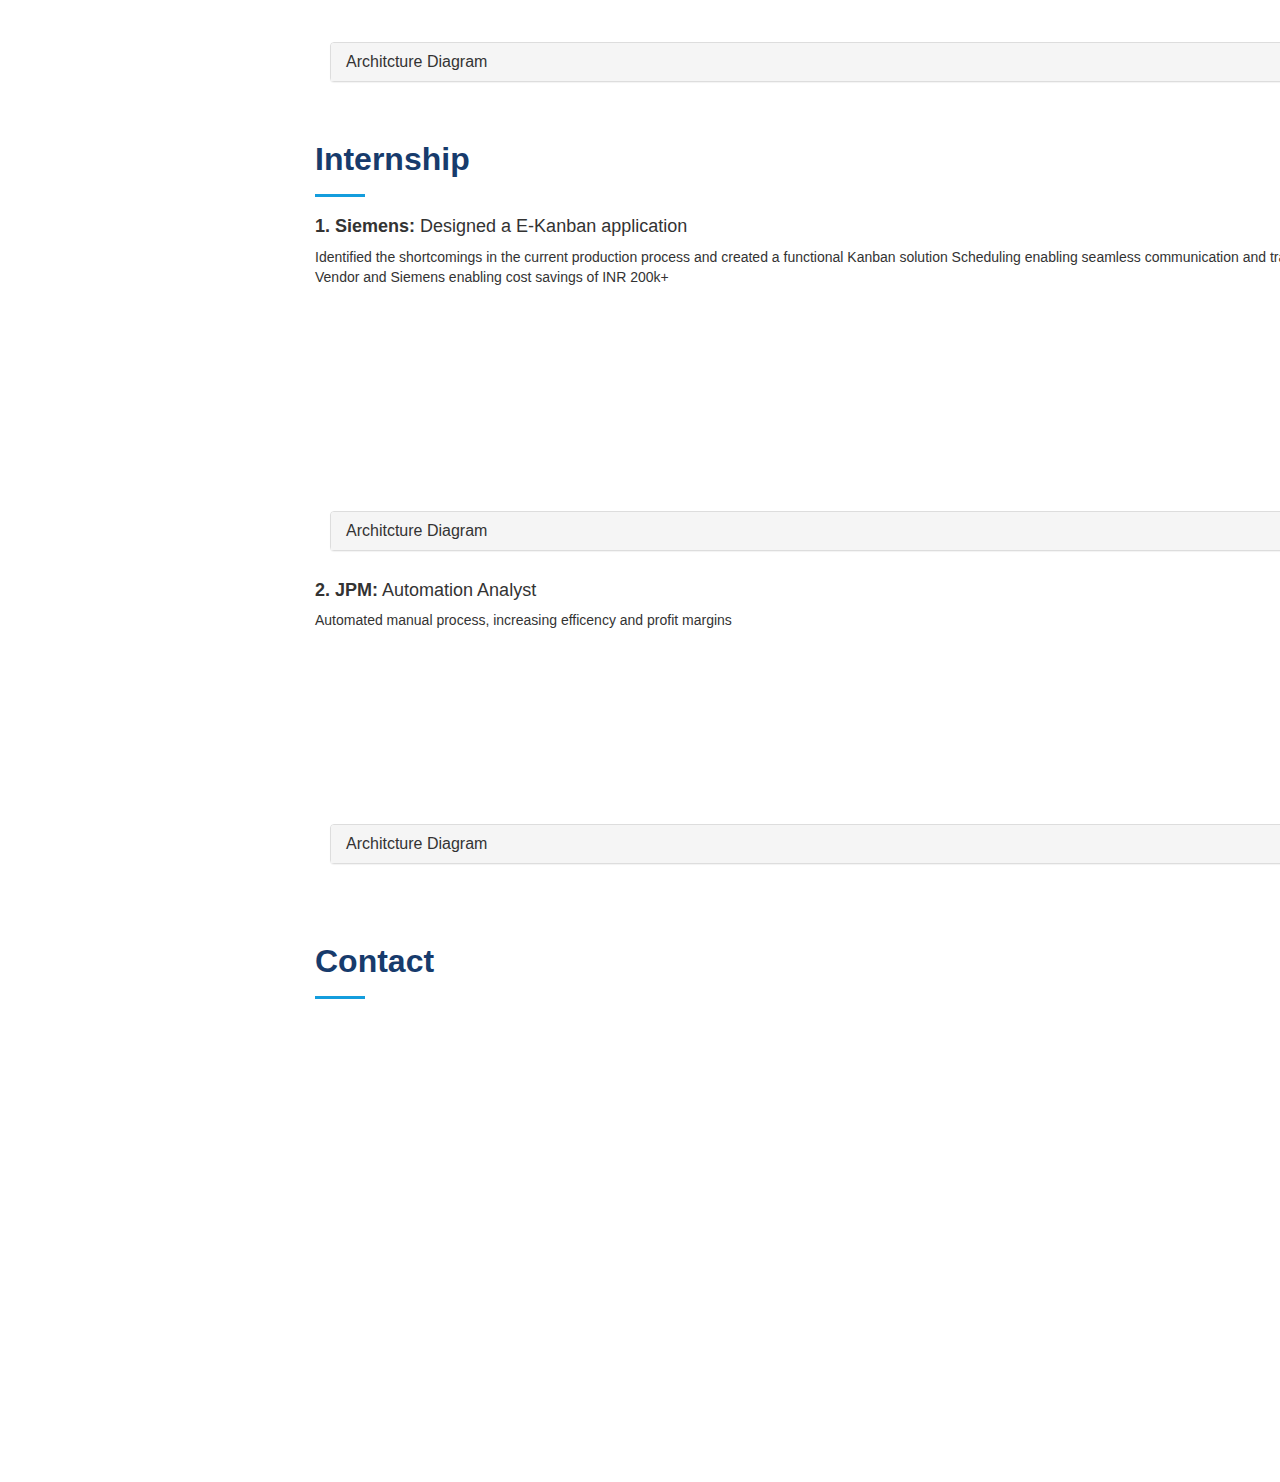
==== commit 8c729899: "Updates teck stack" ====
--- a/index.html
+++ b/index.html
@@ -97,10 +97,7 @@
         </div>
 
         <div class="row">
-          <!-- <div class="col-lg-4" data-aos="fade-right">
-            <img src="assets/img/profile-img.jpg" class="img-fluid" alt="">
-          </div> -->
-          <div class="col-lg-8 pt-4 pt-lg-0 content" data-aos="fade-left">
+          <div class="col-lg-8 pt-4 pt-lg-0 content" data-aos="fade-right">
             <h3>Backend Developer &amp; Database Designer.</h3>
             <p>Experienced Developer with 6+ years experience in Python and Java, specializing in API services, database design, UI development API
               integration using React.js and leading teams from product inception to
@@ -126,6 +123,13 @@
             Awarded multiple times for critical contributions leading to
             project success. As passionate about coding as I am about driving, one can depend on me to reach destination safely on time.</p>
                       </div>
+                      <div class="col-lg-4" data-aos="fade-right">
+                        <h3>Project Tech Stack</h3>
+                        <div><img src="assets/icon/techstack1.png" alt="Icon"  style="width: 300px; height: 120px;"></i></div>
+                        <div><img src="assets/icon/techstack2.png" alt="Icon"  style="width: 300px; height: 80px;"></i></div>
+                        <div><img src="assets/icon/techstack3.png" alt="Icon"  style="width: 350px; height: 130px;"></i></div>
+
+                      </div>
         </div>
 
       </div>
@@ -156,6 +160,11 @@
                 <h4 class="title"><a href="">Python</a></h4>
                 <p class="description">Python Azure Functions, FastAPI, Flask, Django </p>
               </div>
+              <div class="col-lg-4 col-md-6 icon-box" data-aos="fade-up">
+                <div class="icon"><img src="assets/icon/java.png" alt="Icon"  style="width: 60px; height: 60px;"></i></div>
+                <h4 class="title"><a href="">Java</a></h4>
+                <p class="description">Spring Boot Application on Kubernetes</p>
+              </div>
               <div class="col-lg-4 col-md-6 icon-box" data-aos="fade-up" data-aos-delay="500">
                 <div class="icon"><img src="assets/icon/scale.png" alt="Icon"  style="width: 60px; height: 60px;"></i></div>
                 <h4 class="title"><a href="">Scalabele Architecture Design </a></h4>
@@ -171,27 +180,21 @@
                 <h4 class="title"><a href="">NoSQL: Cassandra</a></h4>
                 <p class="description">MongoDB, Redis</p>
               </div>
-
               <div class="col-lg-4 col-md-6 icon-box" data-aos="fade-up" data-aos-delay="300">
                 <div class="icon"><img src="assets/icon/kubernetes.png" alt="Icon"  style="width: 60px; height: 60px;"></i></div>
                 <h4 class="title"><a href="">Kubernetes, Docker & Terraform</a></h4>
                 <p class="description">AKS, GKE, Managing Cluster, Docker Image</p>
               </div>
+
+            </div>
+
+            <div class="section-title">
+            </div>
+            <div class="row">
               <div class="col-lg-4 col-md-6 icon-box" data-aos="fade-up" data-aos-delay="400">
                 <div class="icon"><img src="assets/icon/pipeline.png" alt="Icon"  style="width: 60px; height: 60px;"></i></div>
                 <h4 class="title"><a href="">Azure CI/CD Pipeline</a></h4>
                 <p class="description">Deployment, Automated Test, Terraform</p>
-              </div>
-            </div>
-
-            <div class="section-title">
-              <h5>Secondary Skills : 3-5 yrs</h5>
-            </div>
-            <div class="row">
-              <div class="col-lg-4 col-md-6 icon-box" data-aos="fade-up">
-                <div class="icon"><img src="assets/icon/java.png" alt="Icon"  style="width: 60px; height: 60px;"></i></div>
-                <h4 class="title"><a href="">Java</a></h4>
-                <p class="description">Spring Boot Application</p>
               </div>
               <div class="col-lg-4 col-md-6 icon-box" data-aos="fade-up" data-aos-delay="500">
                 <div class="icon"><img src="assets/icon/sql.png" alt="Icon"  style="width: 60px; height: 60px;"></i></div>
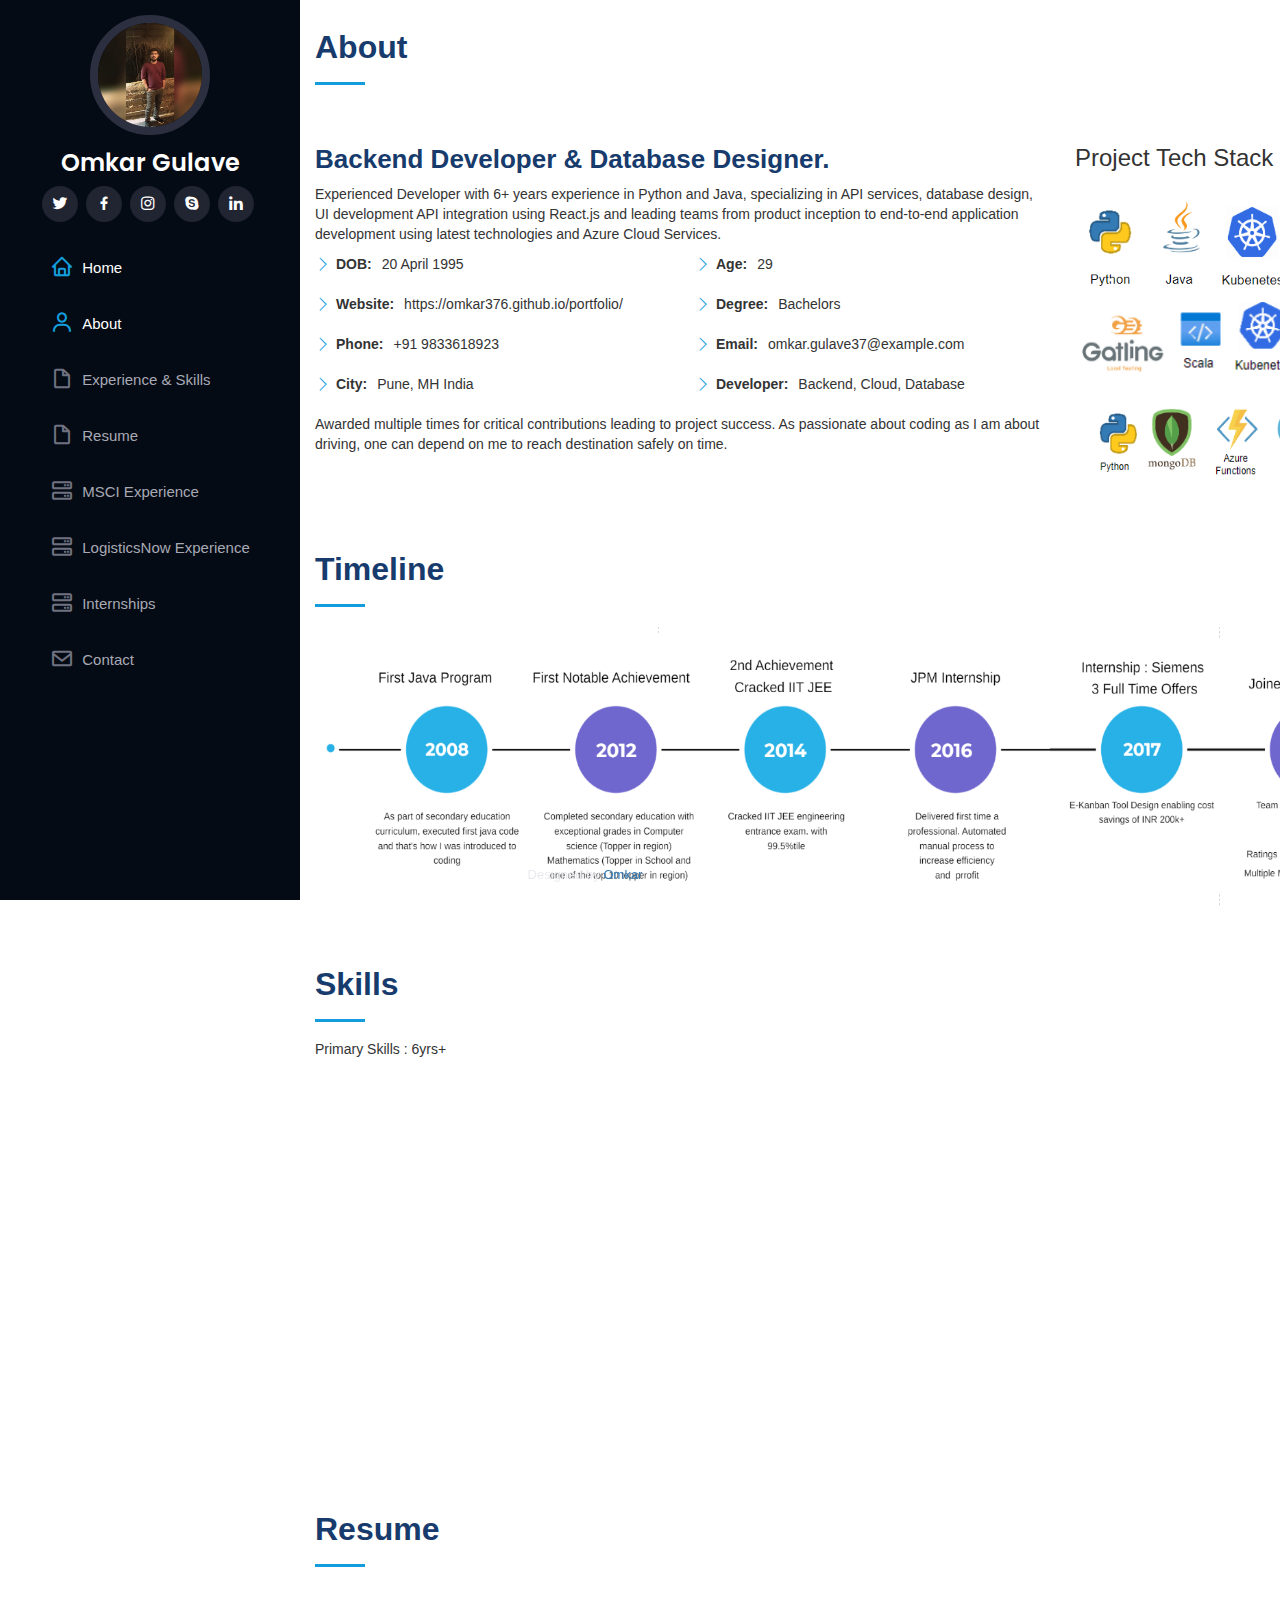
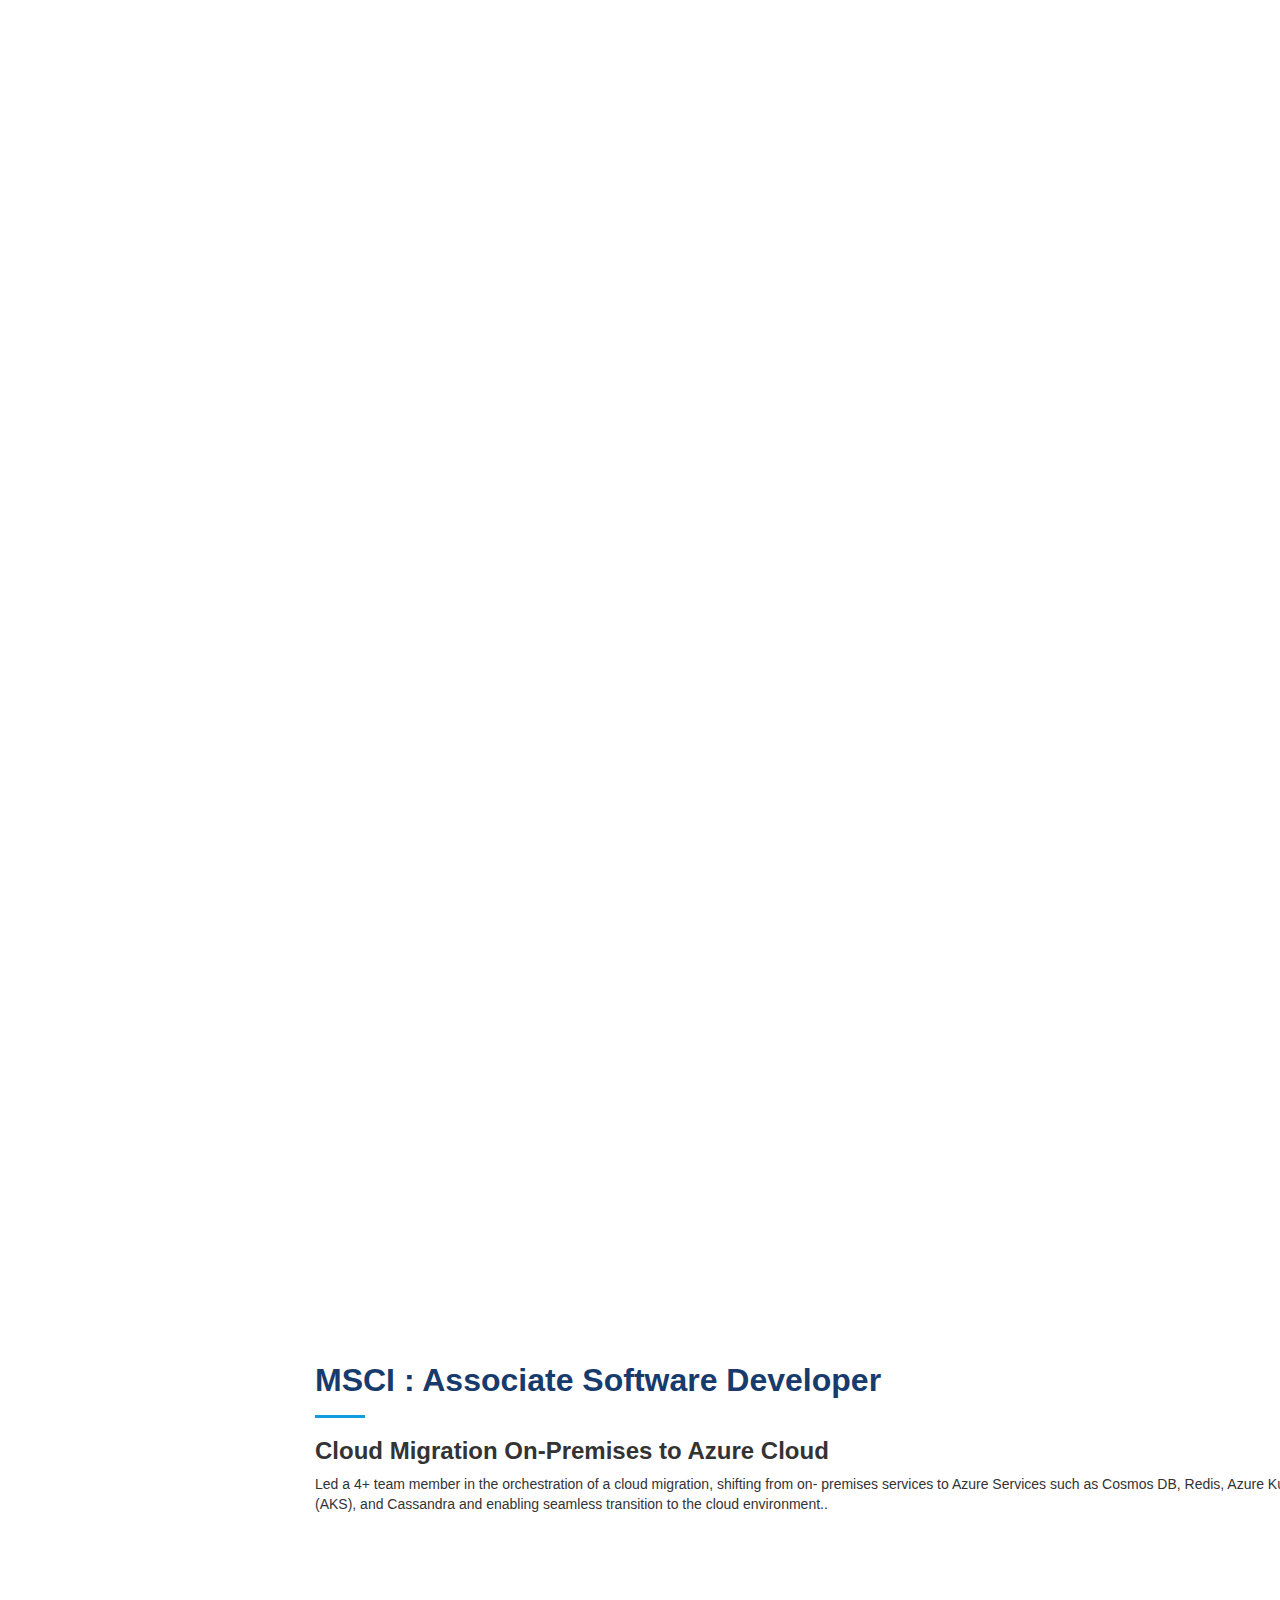
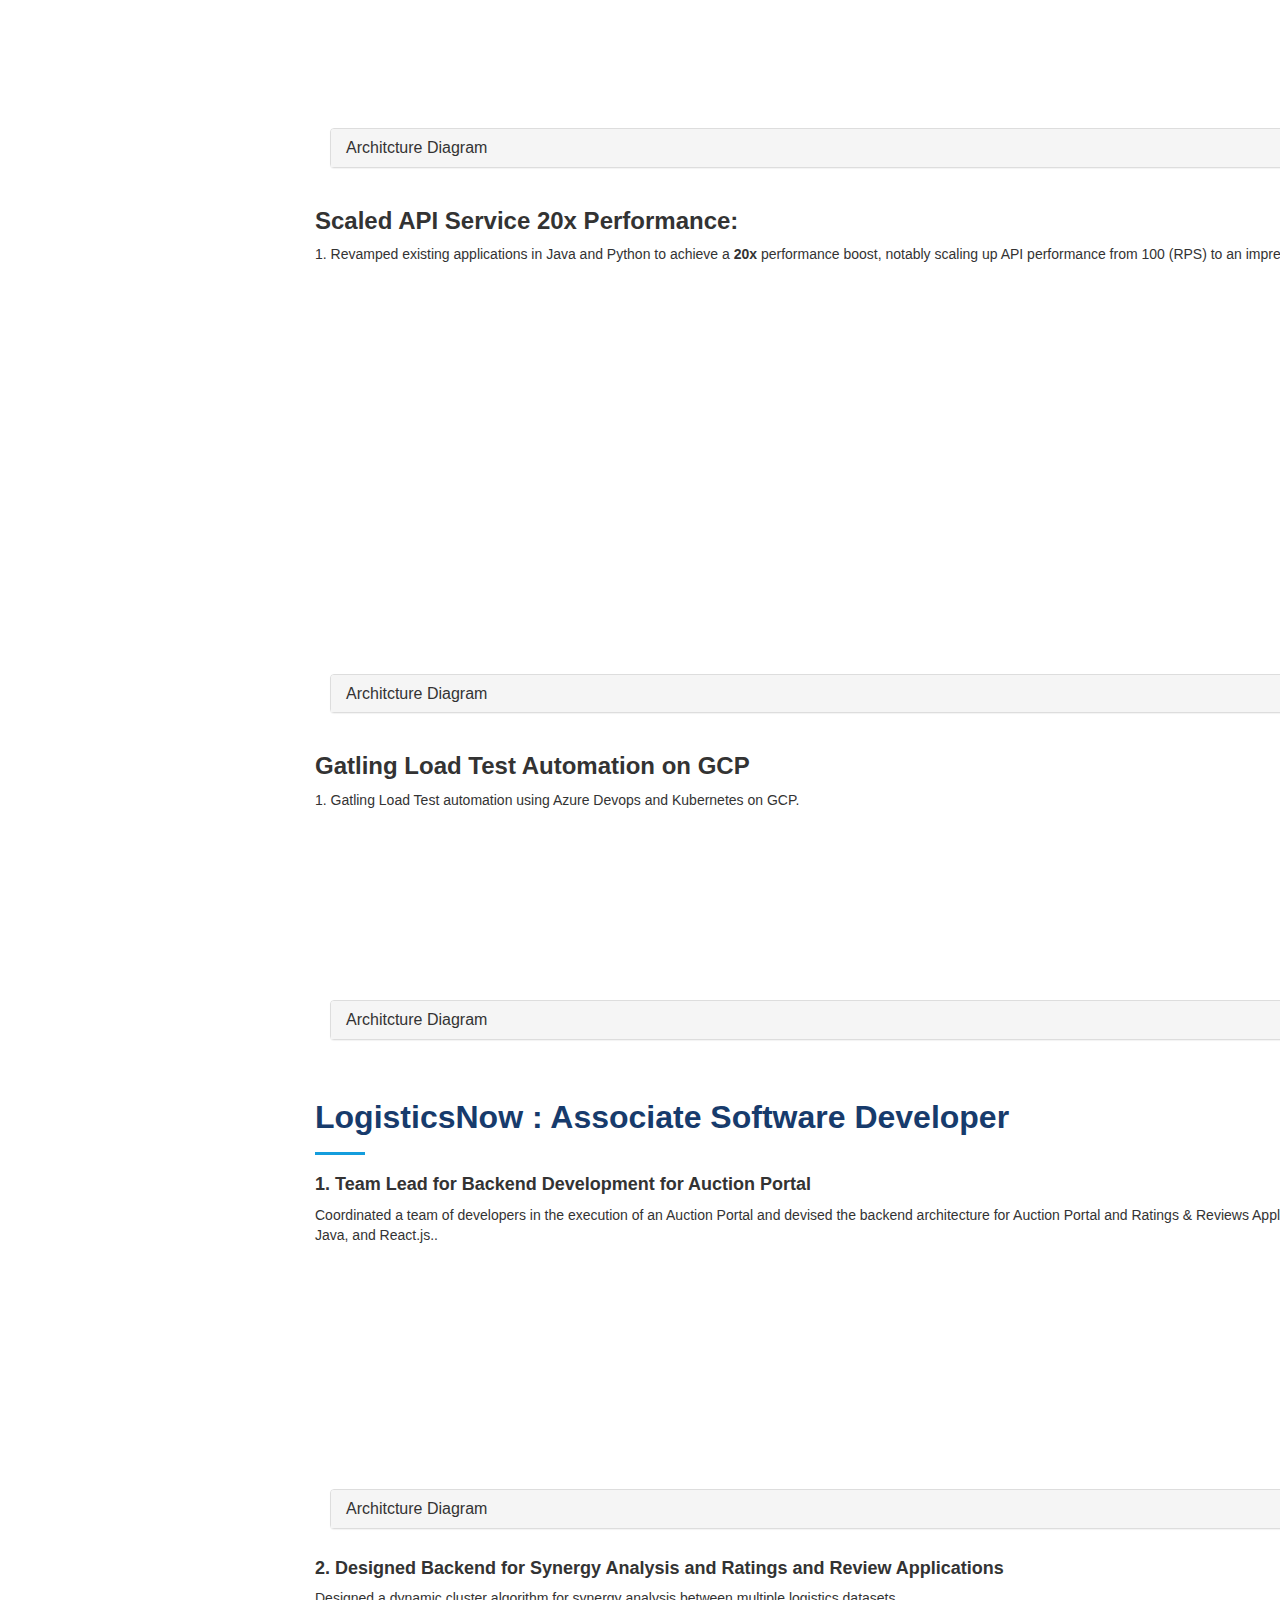
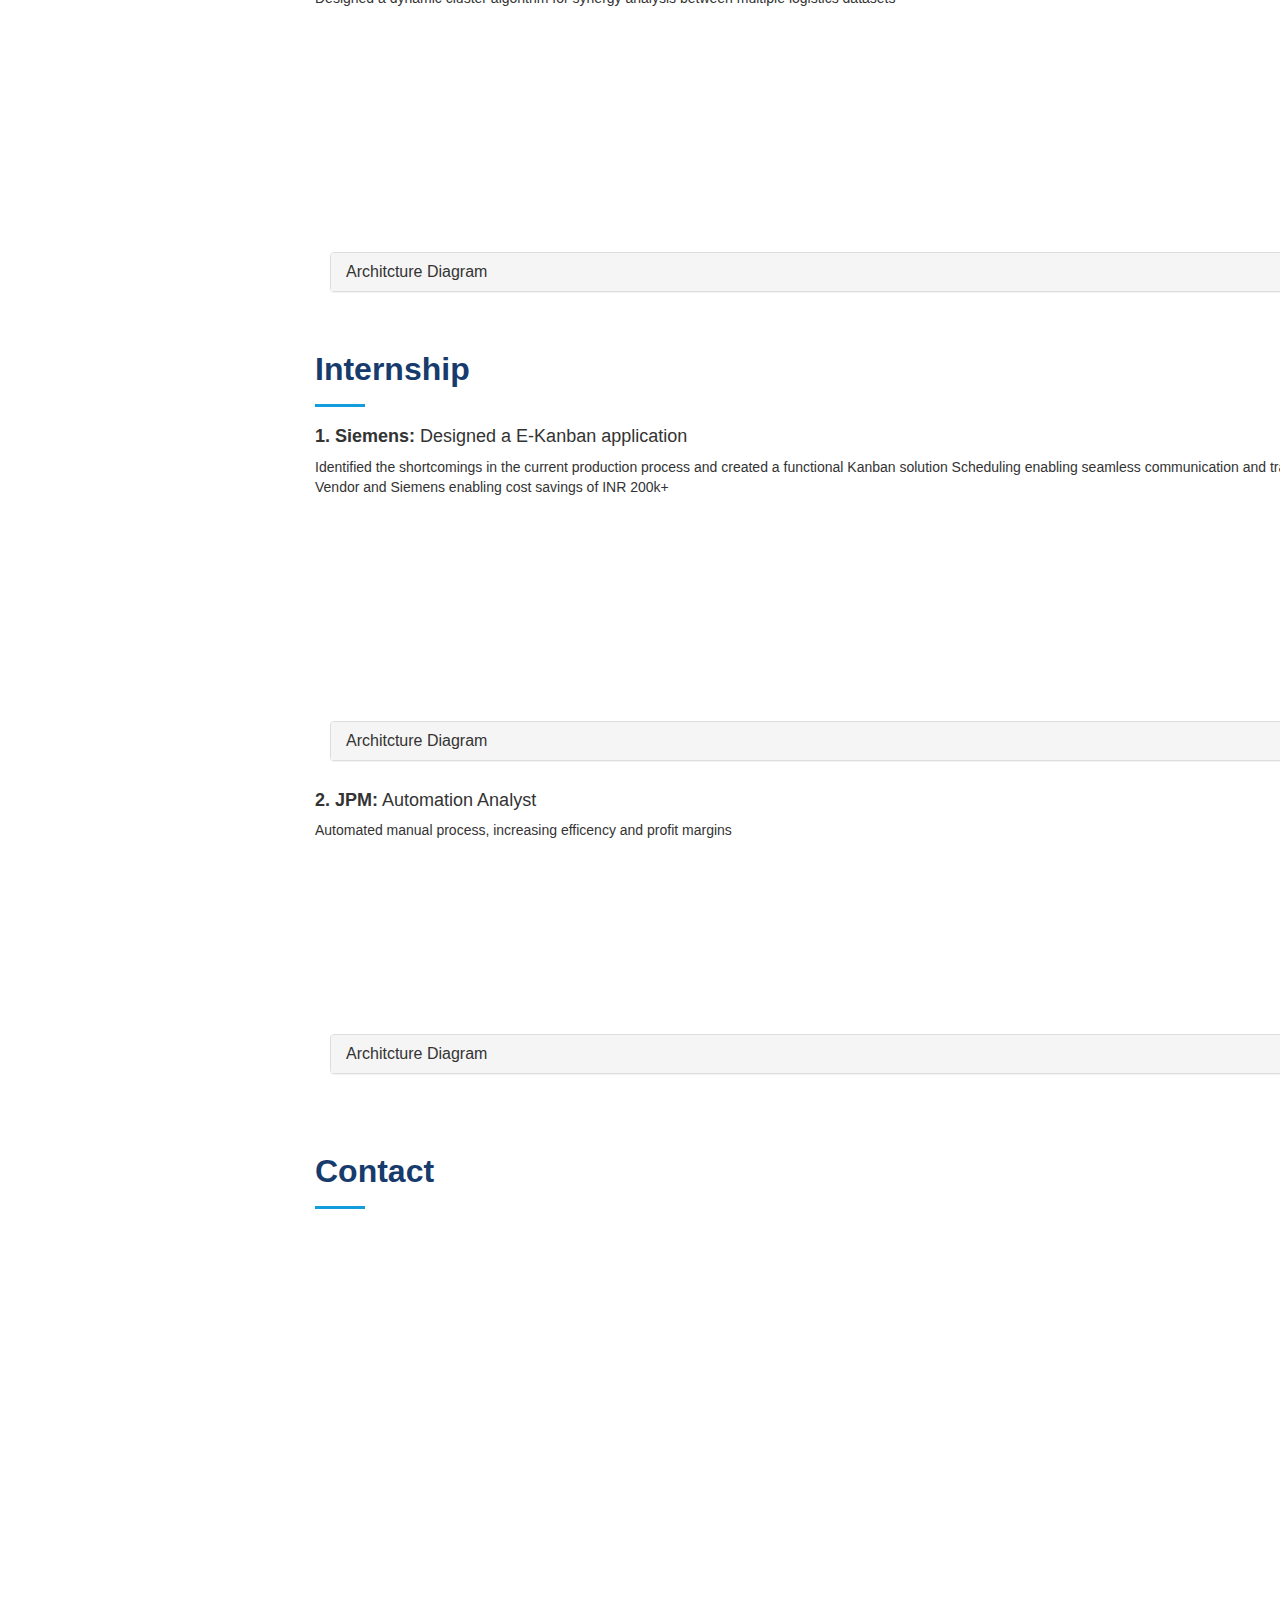
==== commit 30f7a26b: "latest" ====
--- a/index.html
+++ b/index.html
@@ -229,17 +229,22 @@
               <h5>2020 - Present</h5>
               <p><em>Pune, India</em></p>
               <ul>
-                <li>Collaborated on transitioning a new products from development to production
-                  readiness and successfully launched it for commercial use.</li>
-                <li>Revamped existing applications in Java to achieve a 20x performance boost, notably scaling up API performance from 100 (RPS) to an impressive 2000 (RPS), making seamless UI apps transitions. </li>
-                <li>Designed and implemented numerous ETL tools in Python, leveraging Azure
+                <li><strong>Product Commercialization:</strong> Collaborated with Product Teams on transitioning new
+                  products from development and Beta testing to production readiness and
+                  successfully launched it for commercial use.</li>
+                <li><strong>Azure & GCP Cloud Migration:</strong> Led a team of 5 in the orchestration of a multi-cloud migration, shifting from on-premises services to Azure & GCP using Terraform.
                   services for the efficient processing of ESG data</li>
-                <li>Led a team member in the orchestration of a cloud migration, shifting from on- premises services to Azure Services such as Cosmos DB, Redis, Azure Kubernetes Service (AKS), and Cassandra and enabling seamless transition to the cloud
-                  environment</li>
-                <li>Architected a Cassandra table structure with high scalability to proficiently manage large datasets, complemented by a low-latency API service for enhanced
-                    efficiency and significant cost savings of $15k/yr</li>
-                <li>Built Cloud Azure Infrastructure Configuration using Terraform, enabling the
-                    seamless provisioning of cloud resources. </li>
+                <li><strong>Led Development of 20x Scalable API Architecture: </strong> Revamped existing
+                  applications in Java to achieve a 20x performance boost, notably scaling up API
+                  performance from 100 (RPS) to an impressive 2000 (RPS) within the budget constraints , making seamless UI apps transitions.</li>
+                <li><strong>ETL Pipeline Design and Development:</strong> Designed and implemented numerous ETL
+                  pipeline in Python, leveraging Azure services for the efficient processing of ESG data.</li>
+                  <li><strong>Cost Optimization:</strong>Architected a Cassandra table structure with high scalability to
+                    proficiently manage large datasets, complemented by a low-latency API service for enhanced efficiency and significant cost savings of $15k/yr.</li>
+                  <li><strong>BAU Activities and On-Call Production Support:</strong>Ensuring service availability and
+                    rotational on-call production support, upholding top security standards. Addressing
+                    vulnerabilities, managing data loads, and resolving client queries promptly.</li>
+                    <li><strong>Automated Load and Regression Testing:</strong>Developed a versatile automated API regression and load testing with Gatling and Scala, utilizing Azure Pipelines. This enabled other teams to easily implement automated testing in their workflows.</li>
               </ul>
             </div>
             <div class="resume-item">
@@ -248,16 +253,18 @@
               <h5>2018 - 2020</h5>
               <p><em>Mumbai, India</em></p>
               <ul>
-                <li>Took a leading role in the design and establishment of the architecture for new
-                  products as one of the first developers in the startup.</li>
-                <li>Coordinated a team of developers in the execution of a Reverse Auction Portal and devised the backend architecture and UI integration for a Ratings & Reviews Application using Python, and React.js</li>
-                <li>Developed 5+ API Services for Applications: Search Service File upload service, E- mail Service using Sendgrid, Rating Algorithm, Clustering Algorithm using
-                  geospatial queries</li>
-                <li>Engineered a Procurement Analytics Tool developed in React.js and Python
-                  aimed at aiding the business team in the analysis of vendor quotations and the
-                  selection of top-performing vendors, reducing manually analysis time by 90%</li>
-                <li>Database Design and Management.(MongoDB, MySQL)</li>
-              </ul>
+                <li><strong>Backend Development Team Lead in Foundational Architecture:</strong>Designed and
+                  established the architectural framework for new products, playing a pivotal role as one of the founding engineers in the startup.</li>
+                  <li><strong>Design and Development of Auction Portal :</strong>Coordinated a team of developers in
+                    the execution of Reverse Auction App and backend architecture for a Ratings App.</li>
+                    <li><strong>Microservices Development:</strong> Developed 5+ API Services for Applications: Search
+                      Service File upload service, E-mail Service using Sendgrid, Rating Algorithm, Clustering Algorithm using geospatial queries..</li>
+                      <li><strong>Engineered a Procurement Analytics Tool:</strong> Developed in React.js and Python aimed
+                        at aiding the business team in the analysis of vendor quotations and the selection of
+                        top-performing vendors, reducing manually analysis time by 90%.</li>
+                        <li><strong>Database Design and Management:</strong>  Oversee database design and related activities.</li>
+    
+            </ul>
             </div>
 
           </div>
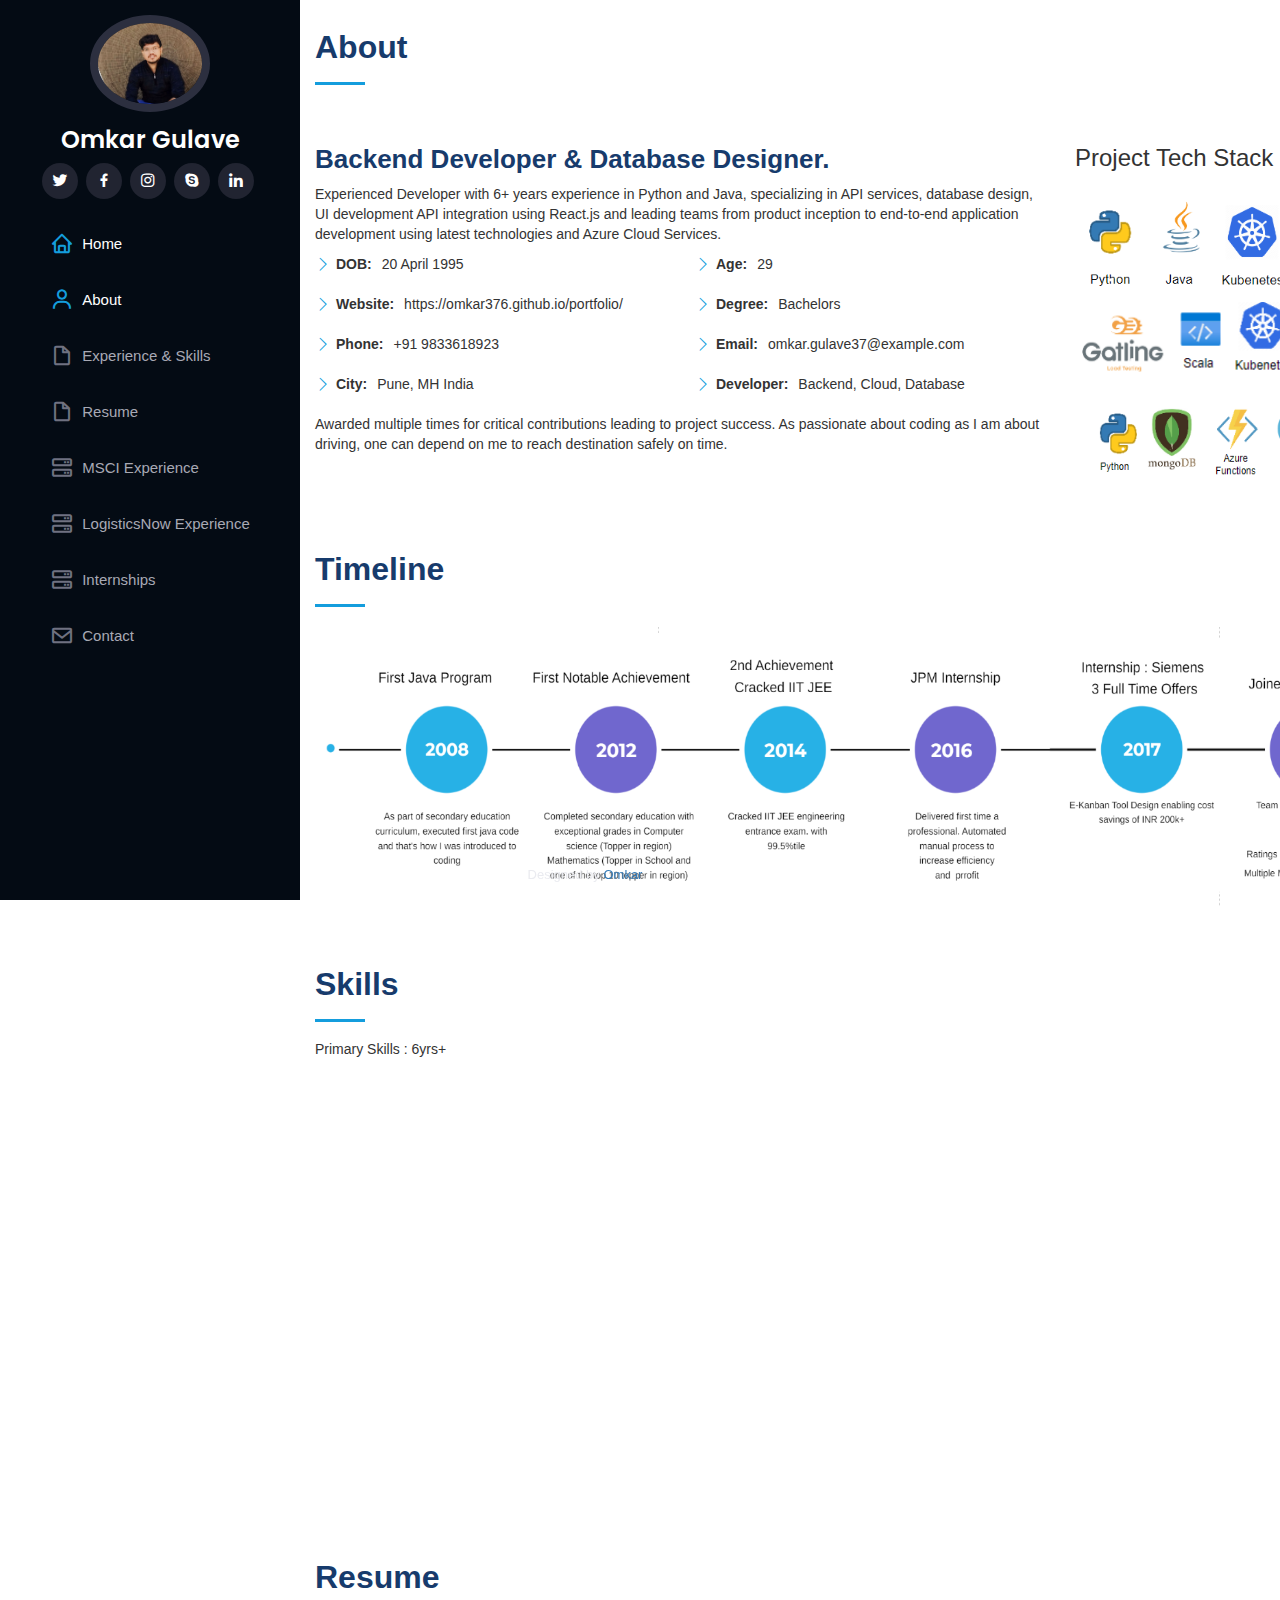
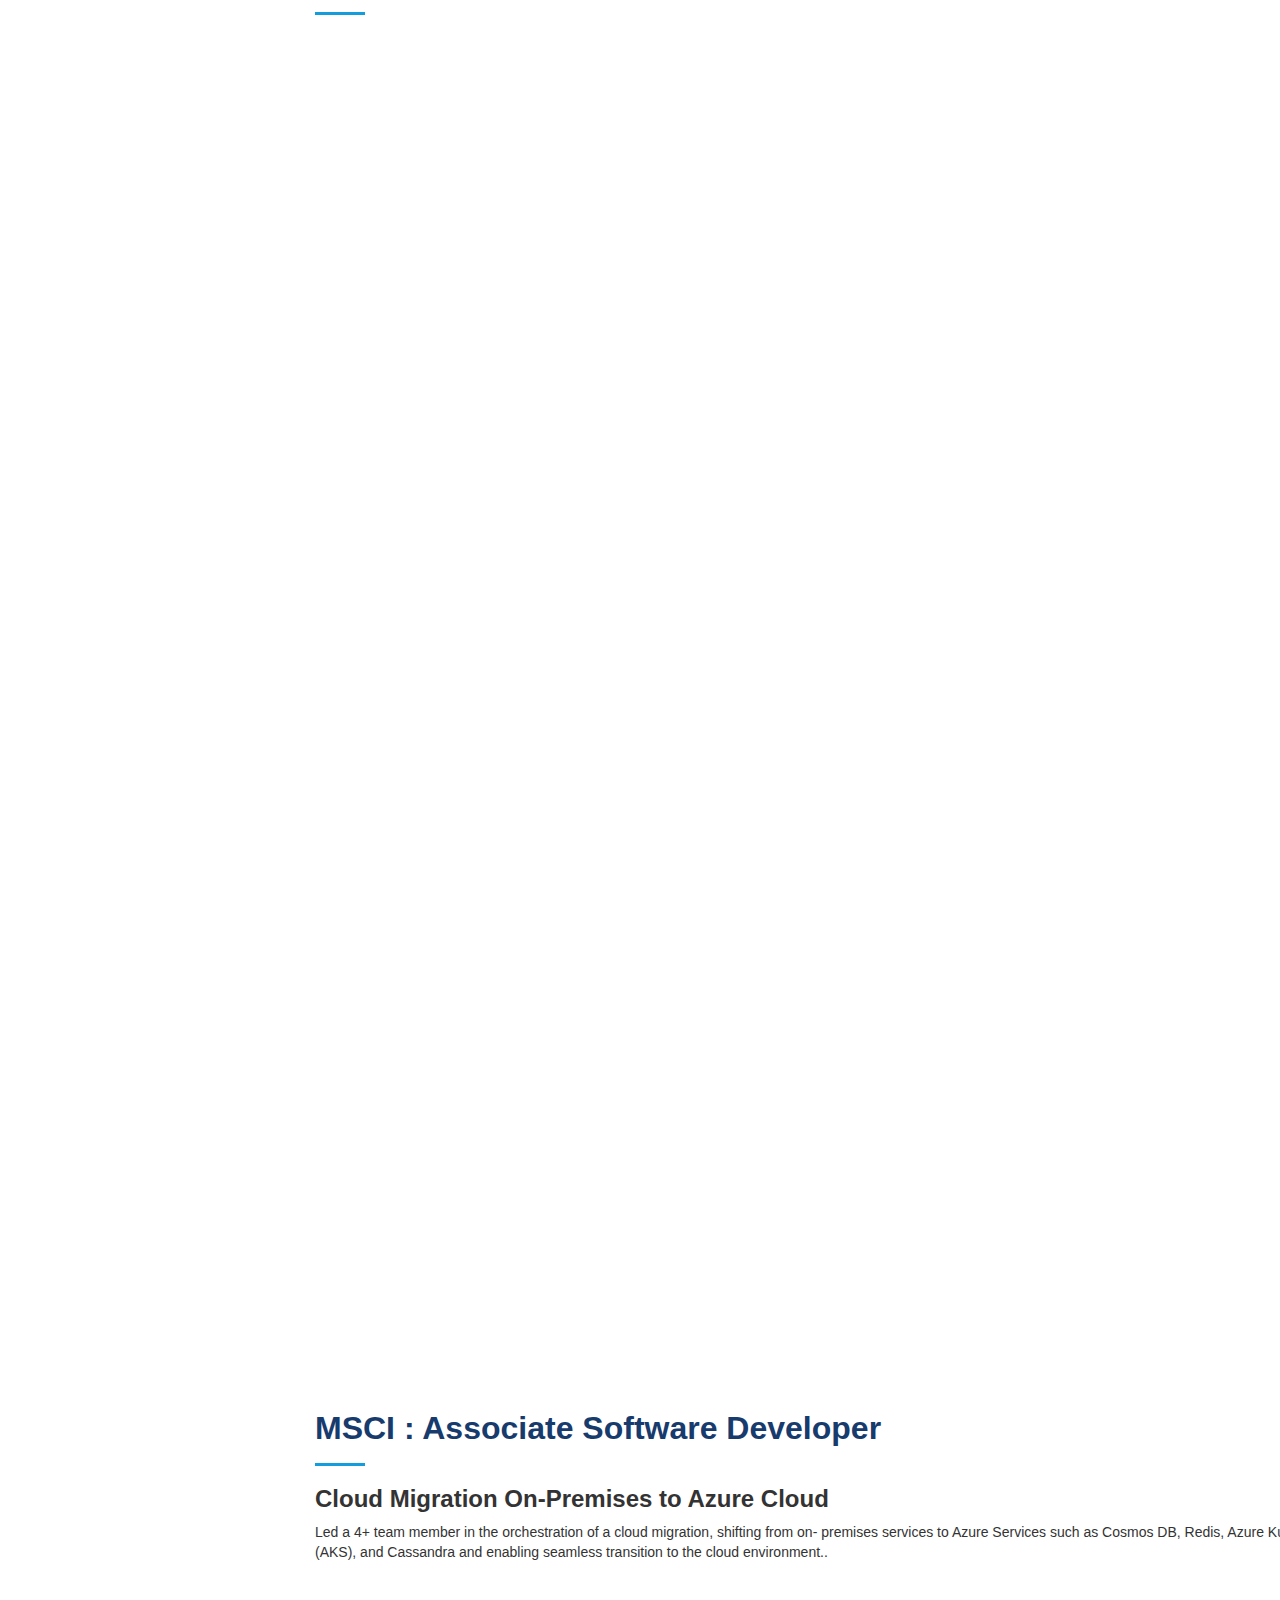
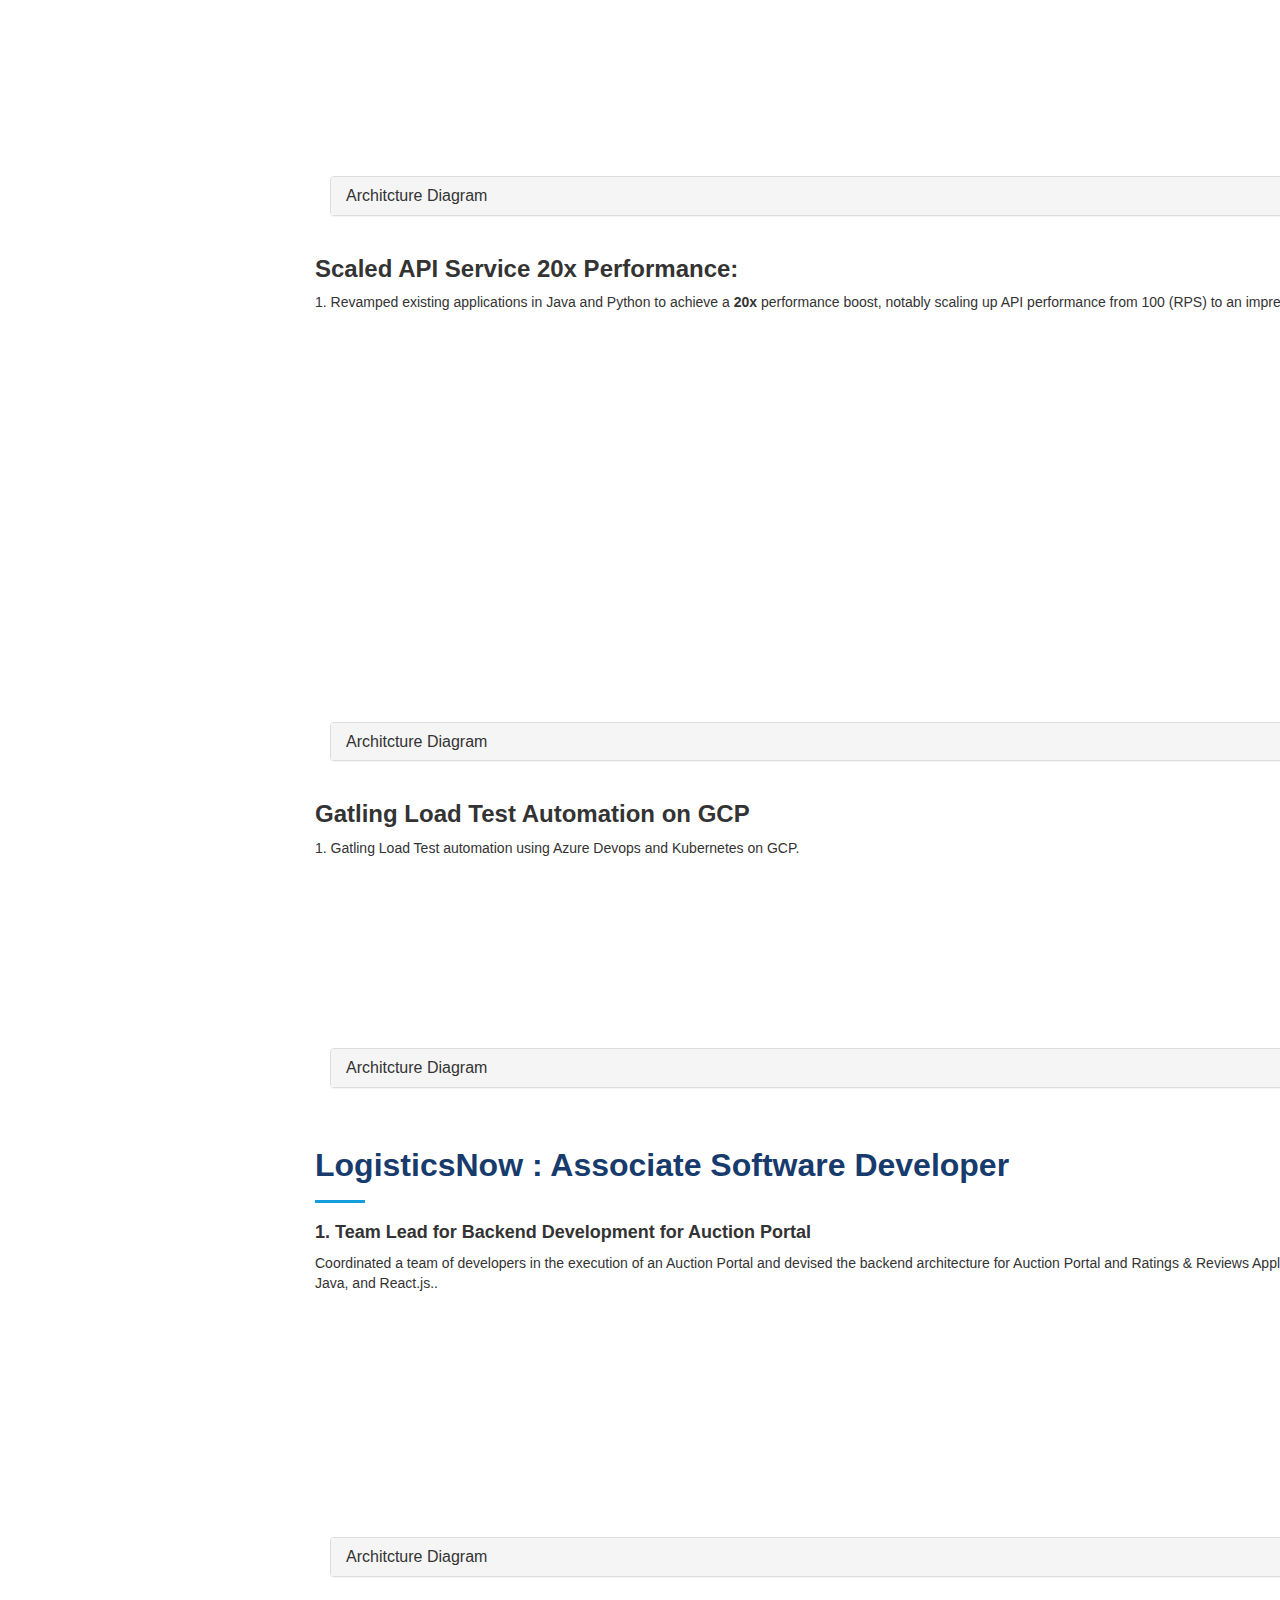
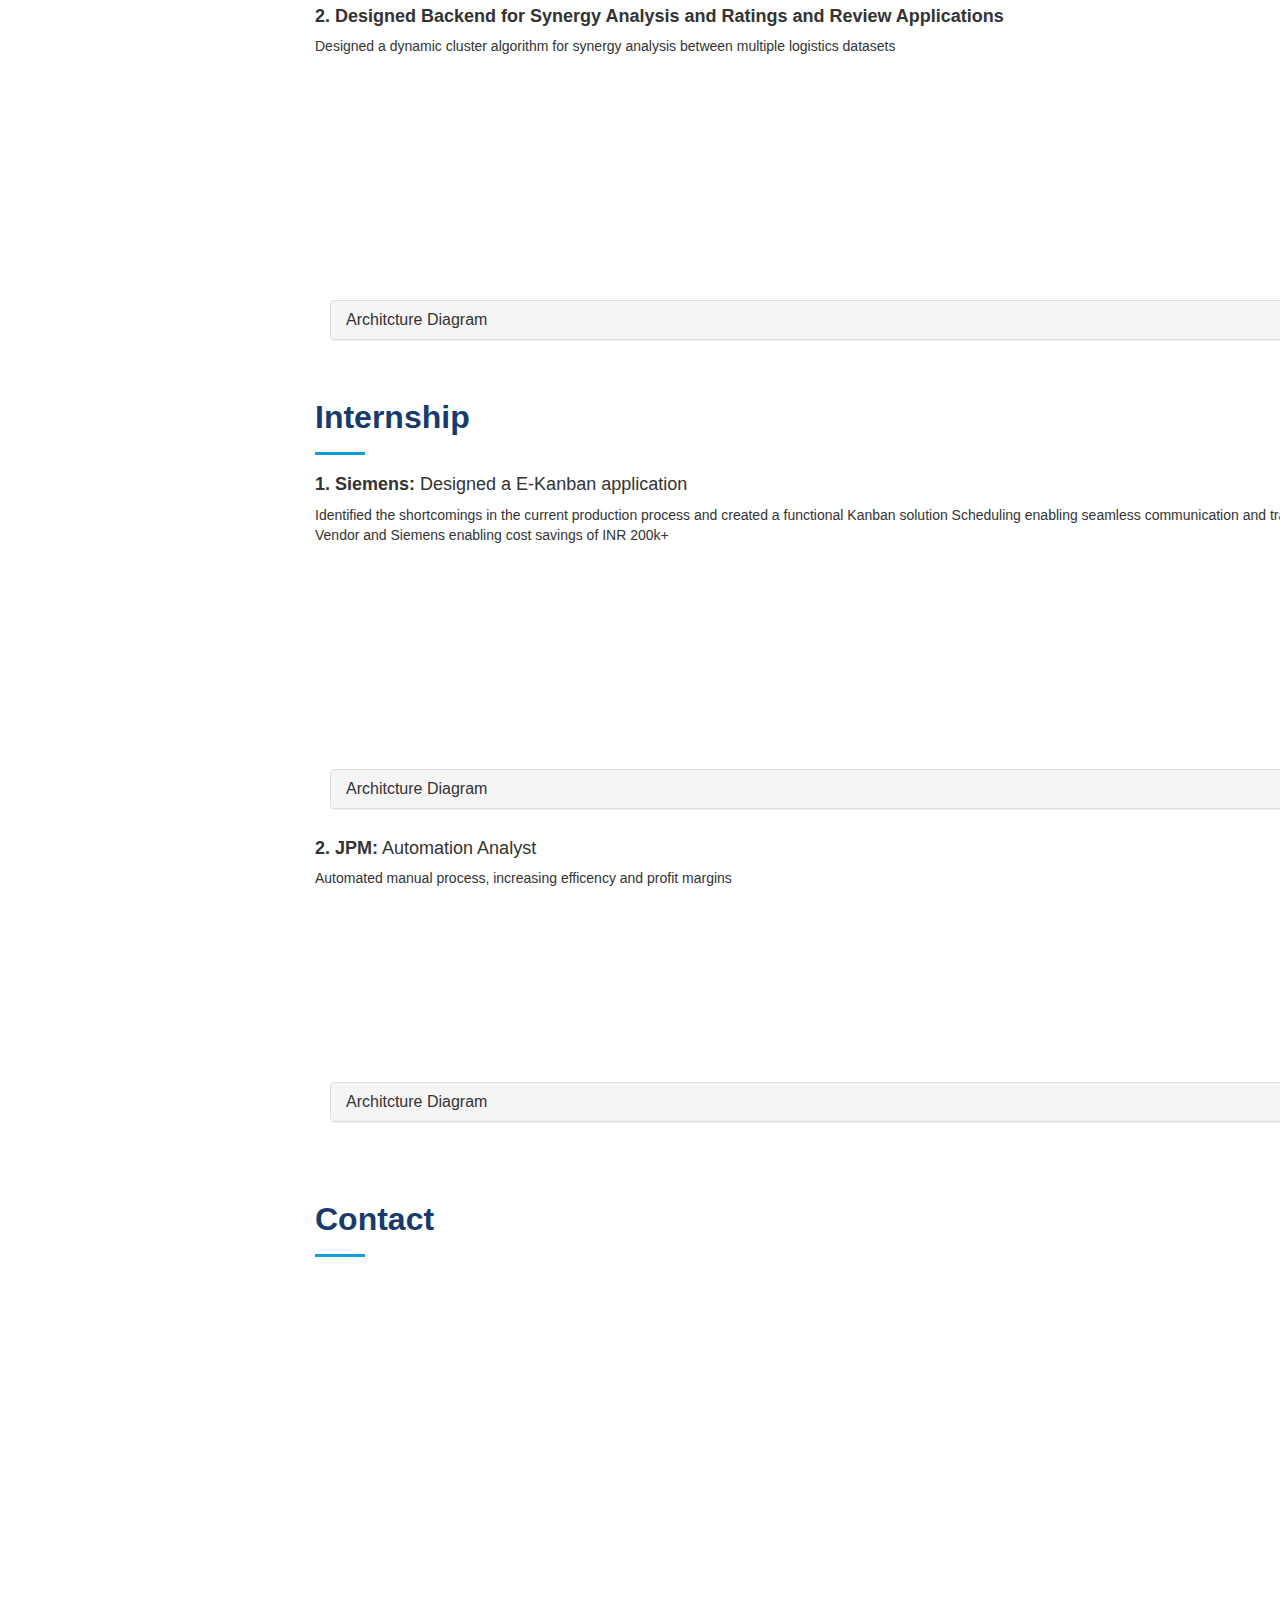
==== commit 8330943f: "latest" ====
--- a/index.html
+++ b/index.html
@@ -50,7 +50,7 @@
     <div class="d-flex flex-column">
 
       <div class="profile">
-        <img src="assets/img/profile-img.jpg" alt="" class="img-fluid rounded-circle">
+        <img src="assets/img/img.png" alt="" class="img-fluid rounded-circle">
         <h1 class="text-light"><a href="index.html">Omkar Gulave</a></h1>
         <div class="social-links mt-3 text-center">
           <a href="#" class="twitter"><i class="bx bxl-twitter"></i></a>
@@ -158,7 +158,7 @@
               <div class="col-lg-4 col-md-6 icon-box" data-aos="fade-up">
                 <div class="icon"><img src="assets/icon/python.png" alt="Icon"  style="width: 60px; height: 60px;"></i></div>
                 <h4 class="title"><a href="">Python</a></h4>
-                <p class="description">Python Azure Functions, FastAPI, Flask, Django </p>
+                <p class="description">Python Azure Functions, FastAPI, Flask, Django, PySpark </p>
               </div>
               <div class="col-lg-4 col-md-6 icon-box" data-aos="fade-up">
                 <div class="icon"><img src="assets/icon/java.png" alt="Icon"  style="width: 60px; height: 60px;"></i></div>
@@ -168,7 +168,7 @@
               <div class="col-lg-4 col-md-6 icon-box" data-aos="fade-up" data-aos-delay="500">
                 <div class="icon"><img src="assets/icon/scale.png" alt="Icon"  style="width: 60px; height: 60px;"></i></div>
                 <h4 class="title"><a href="">Scalabele Architecture Design </a></h4>
-                <p class="description">Low Latency & Highly Scalable API Design and Development</p>
+                <p class="description">Highly Scalable Architcture Development in Azure & GCP for API and ETL pipelines for Big Data</p>
               </div>
               <div class="col-lg-4 col-md-6 icon-box" data-aos="fade-up" data-aos-delay="200">
                 <div class="icon"><img src="assets/icon/azure.png" alt="Icon"  style="width: 60px; height: 60px;"></i></div>
@@ -204,7 +204,7 @@
               <div class="col-lg-4 col-md-6 icon-box" data-aos="fade-up" data-aos-delay="200">
                 <div class="icon"><img src="assets/icon/code.png" alt="Icon"  style="width: 60px; height: 60px;"></i></div>
                 <h4 class="title"><a href="">Scala, R, VB</a></h4>
-                <p class="description">Implemented Tools for busniess usecase</p>
+                <p class="description">Implemented Tools for busniess usecase, Spark</p>
               </div>
             </div>
     
